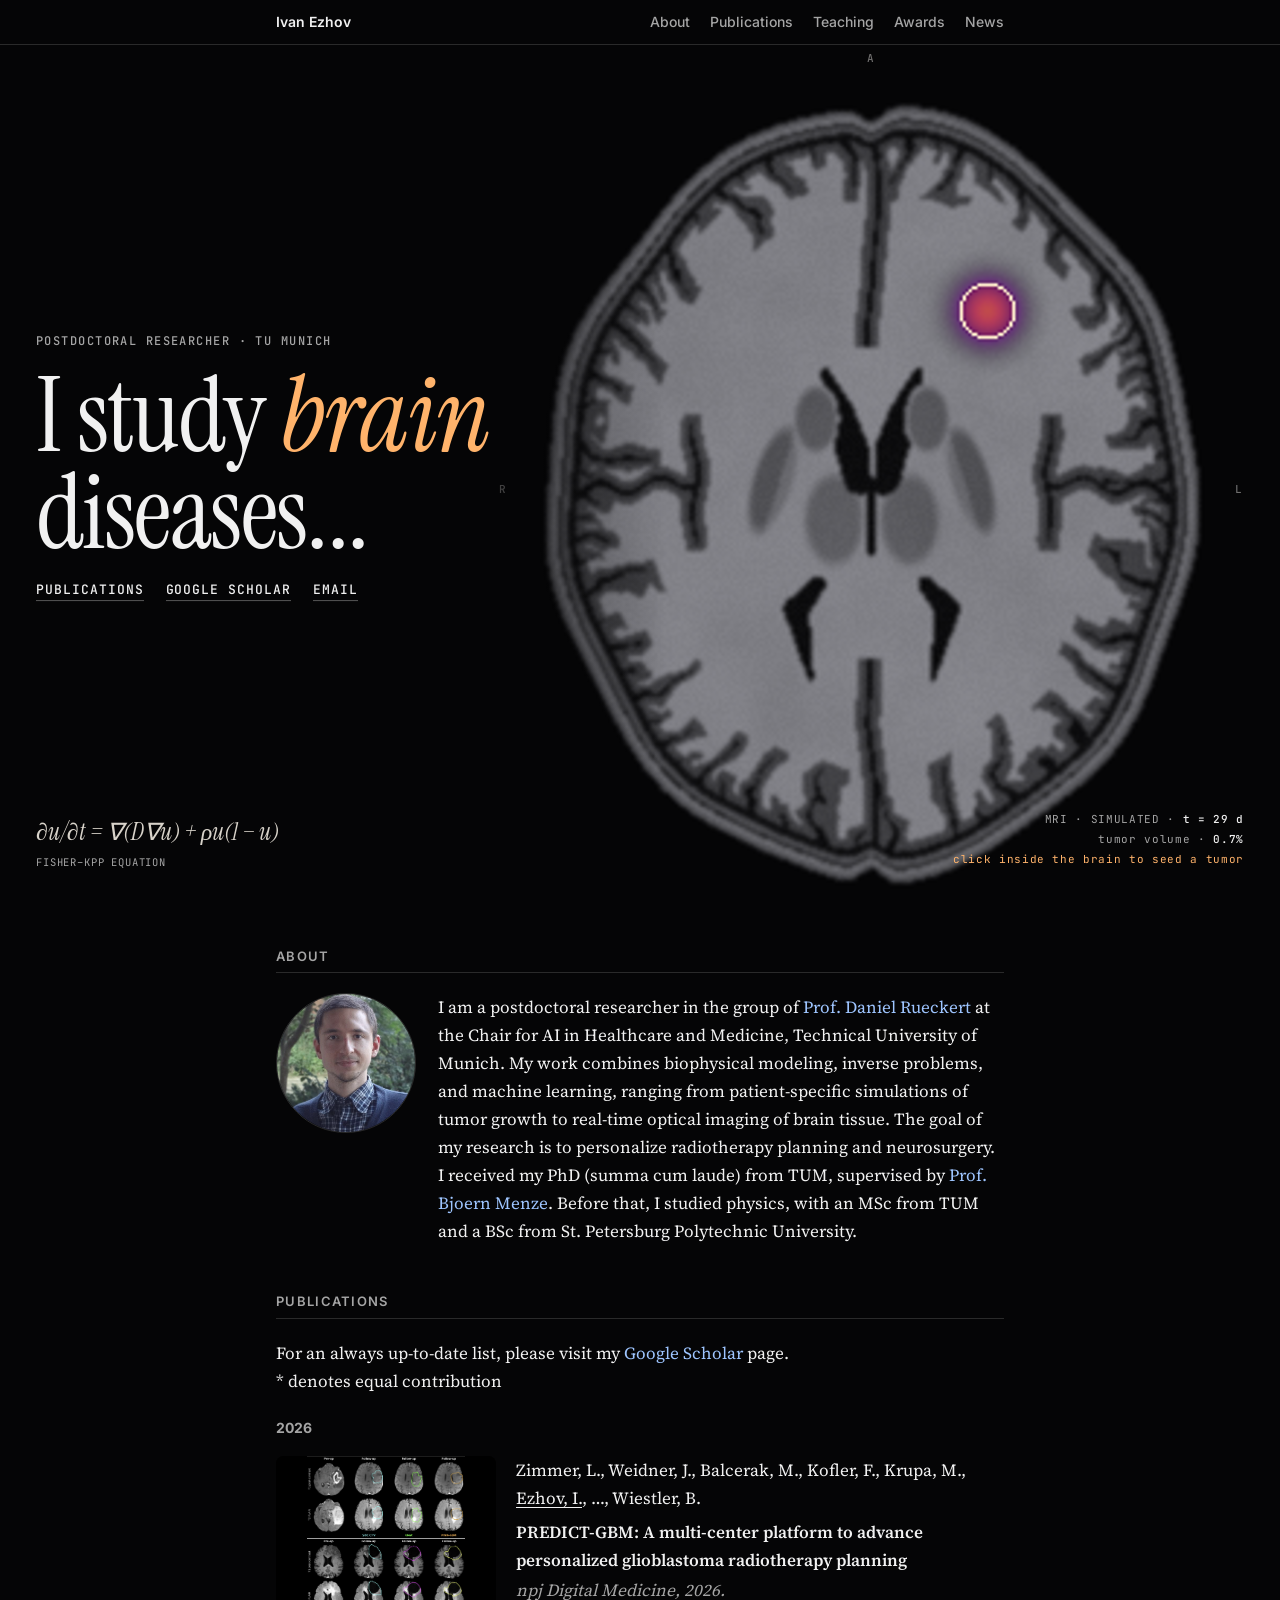
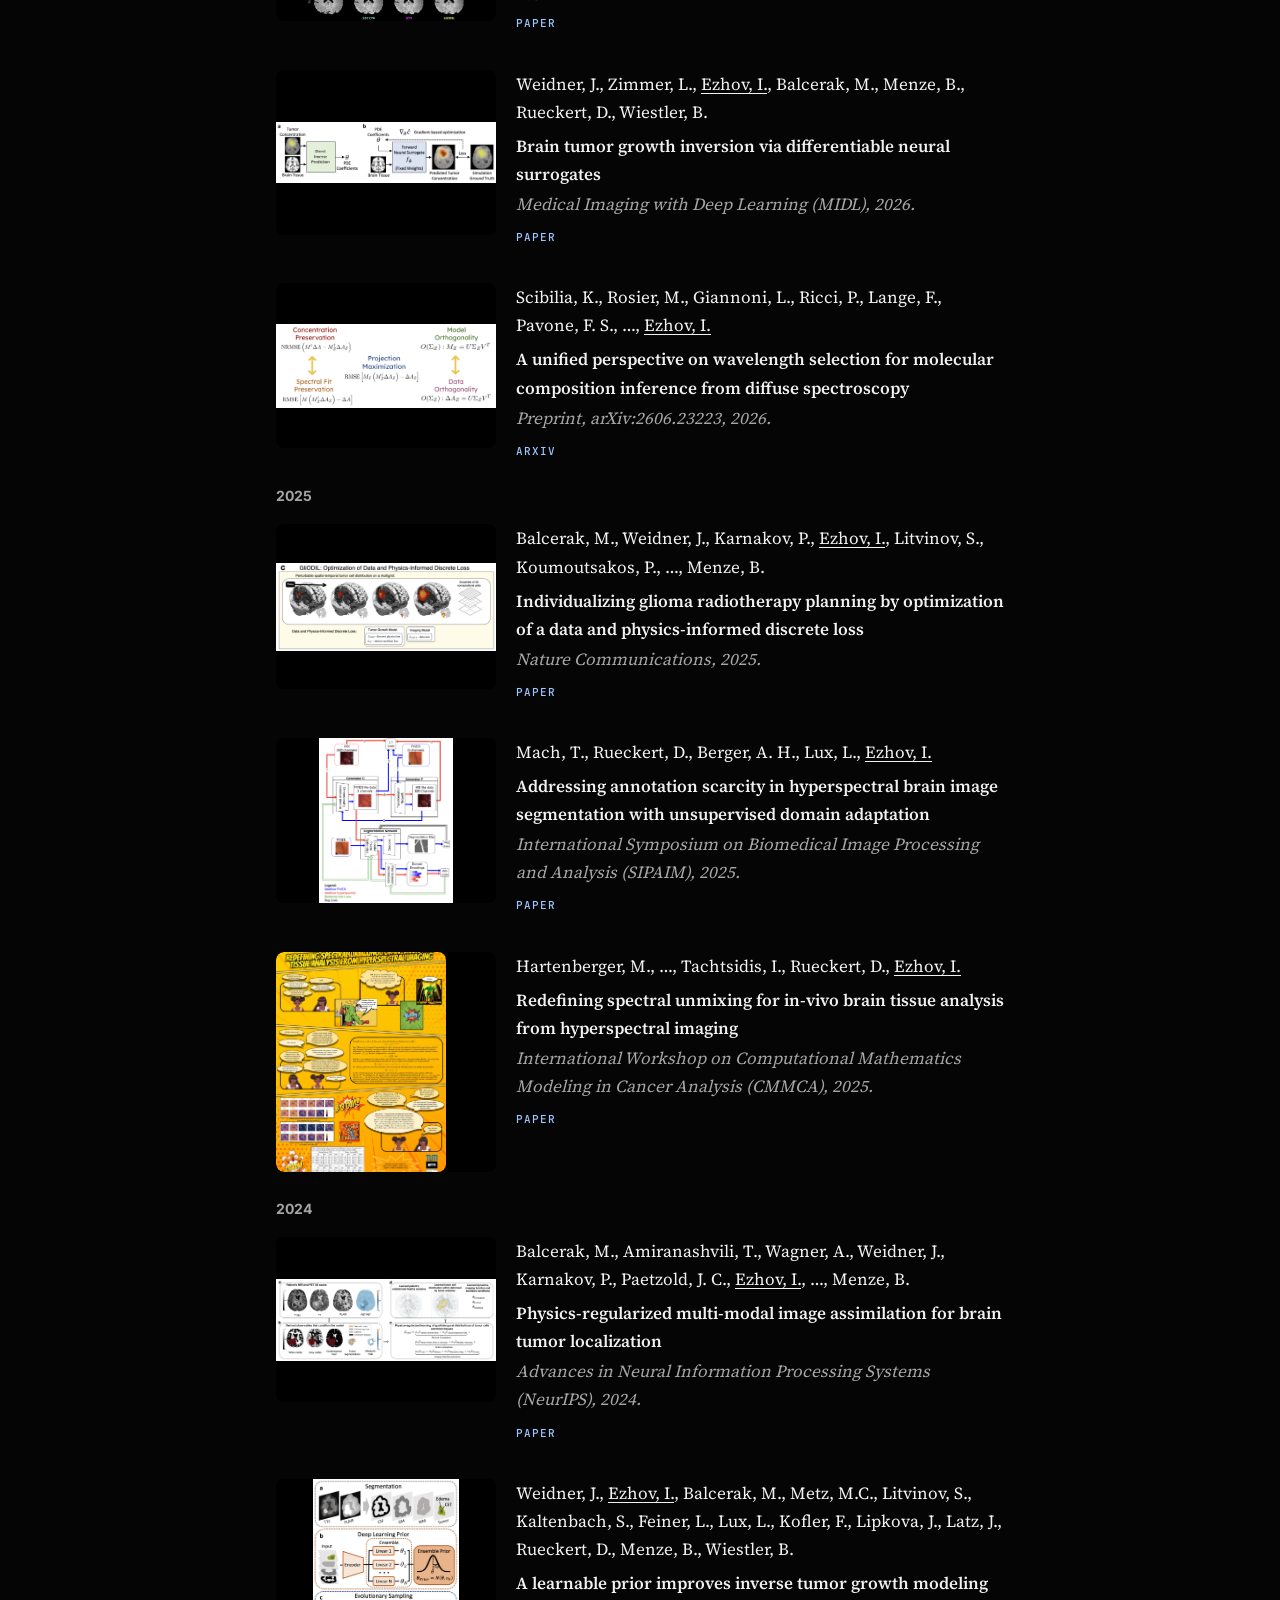
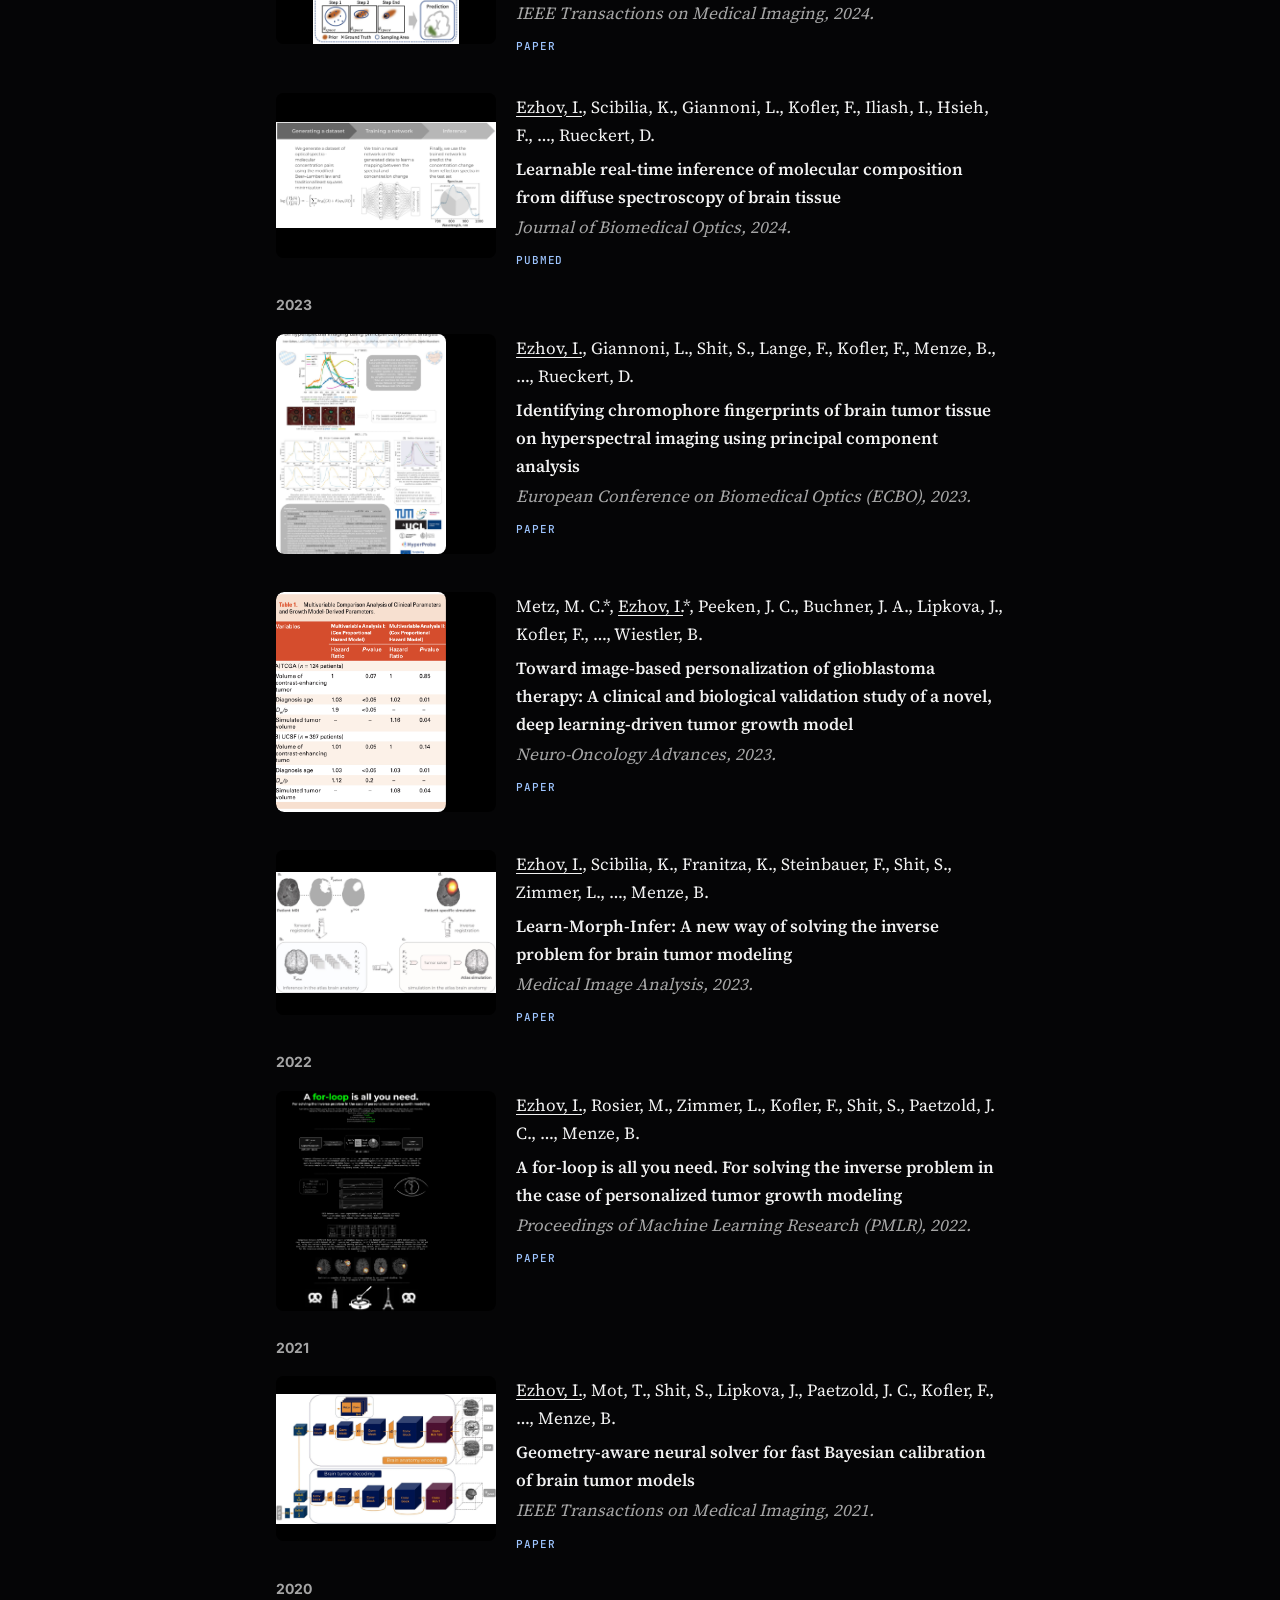
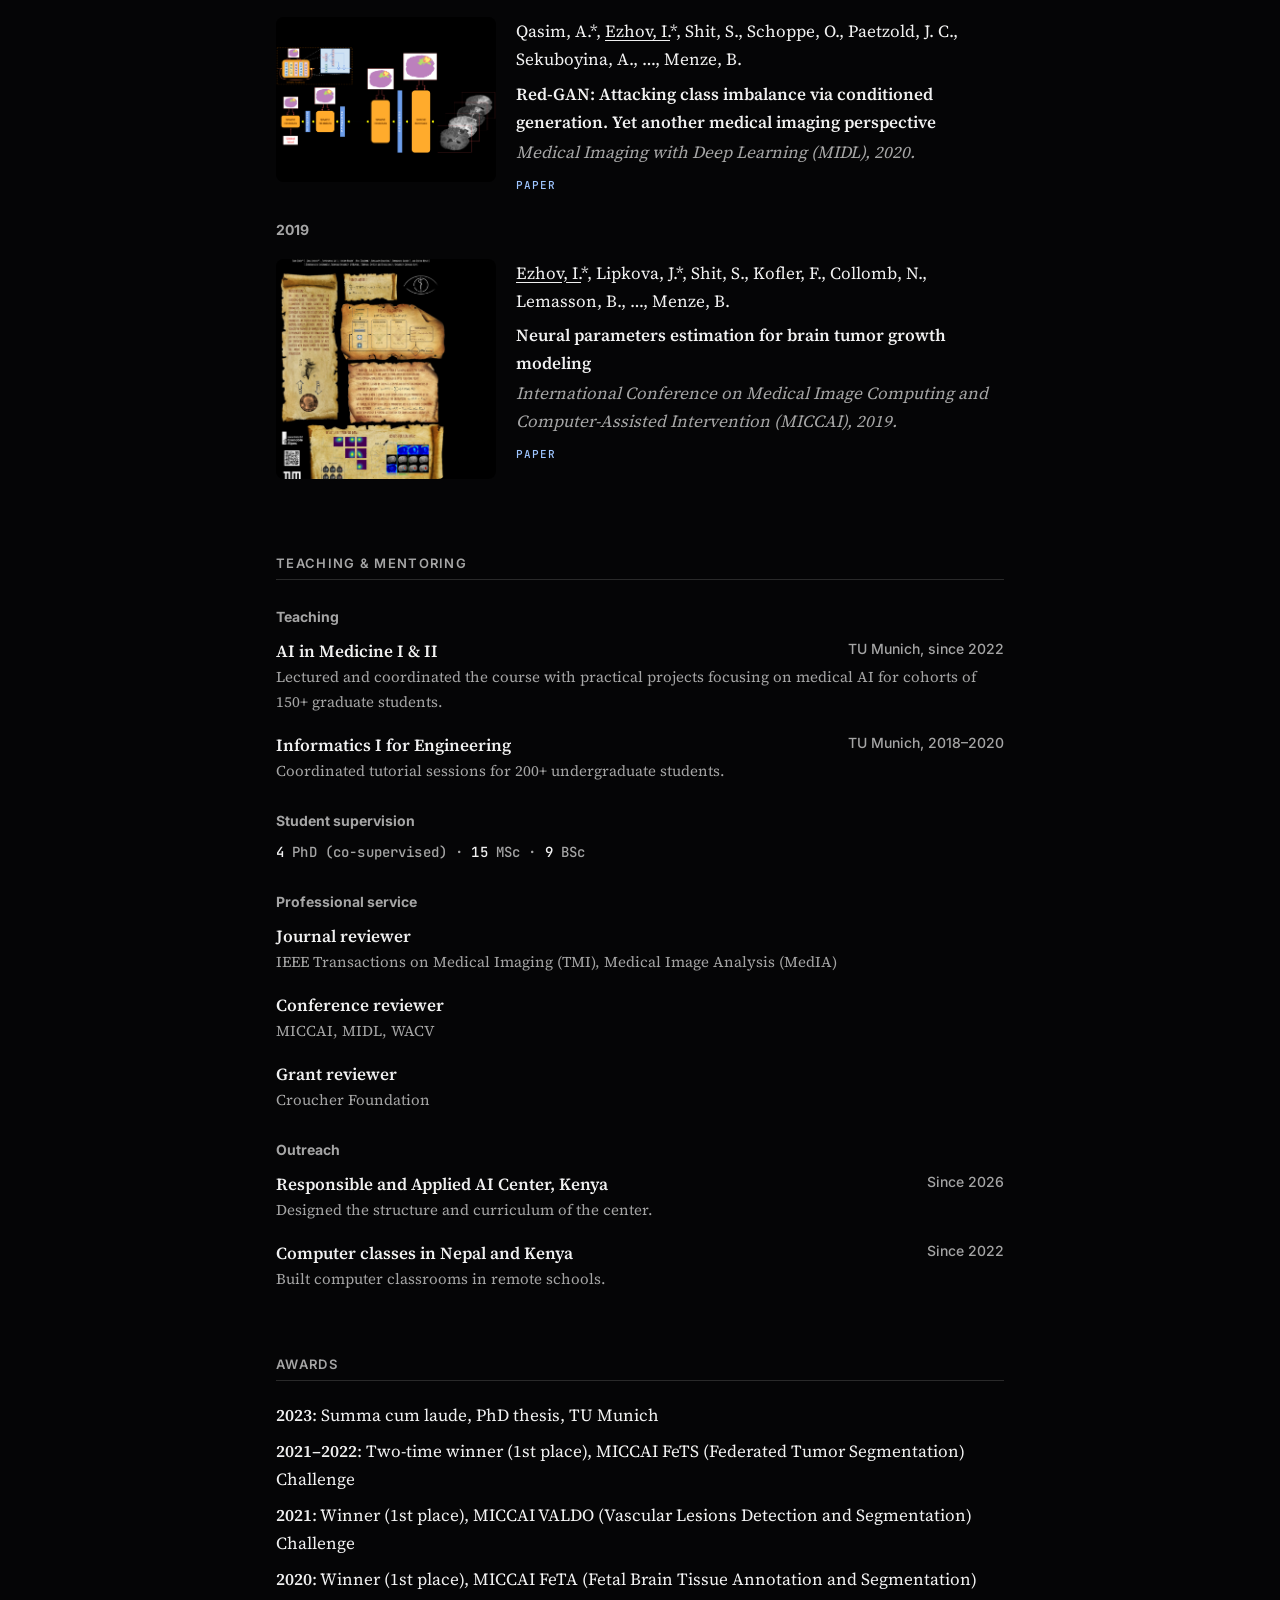
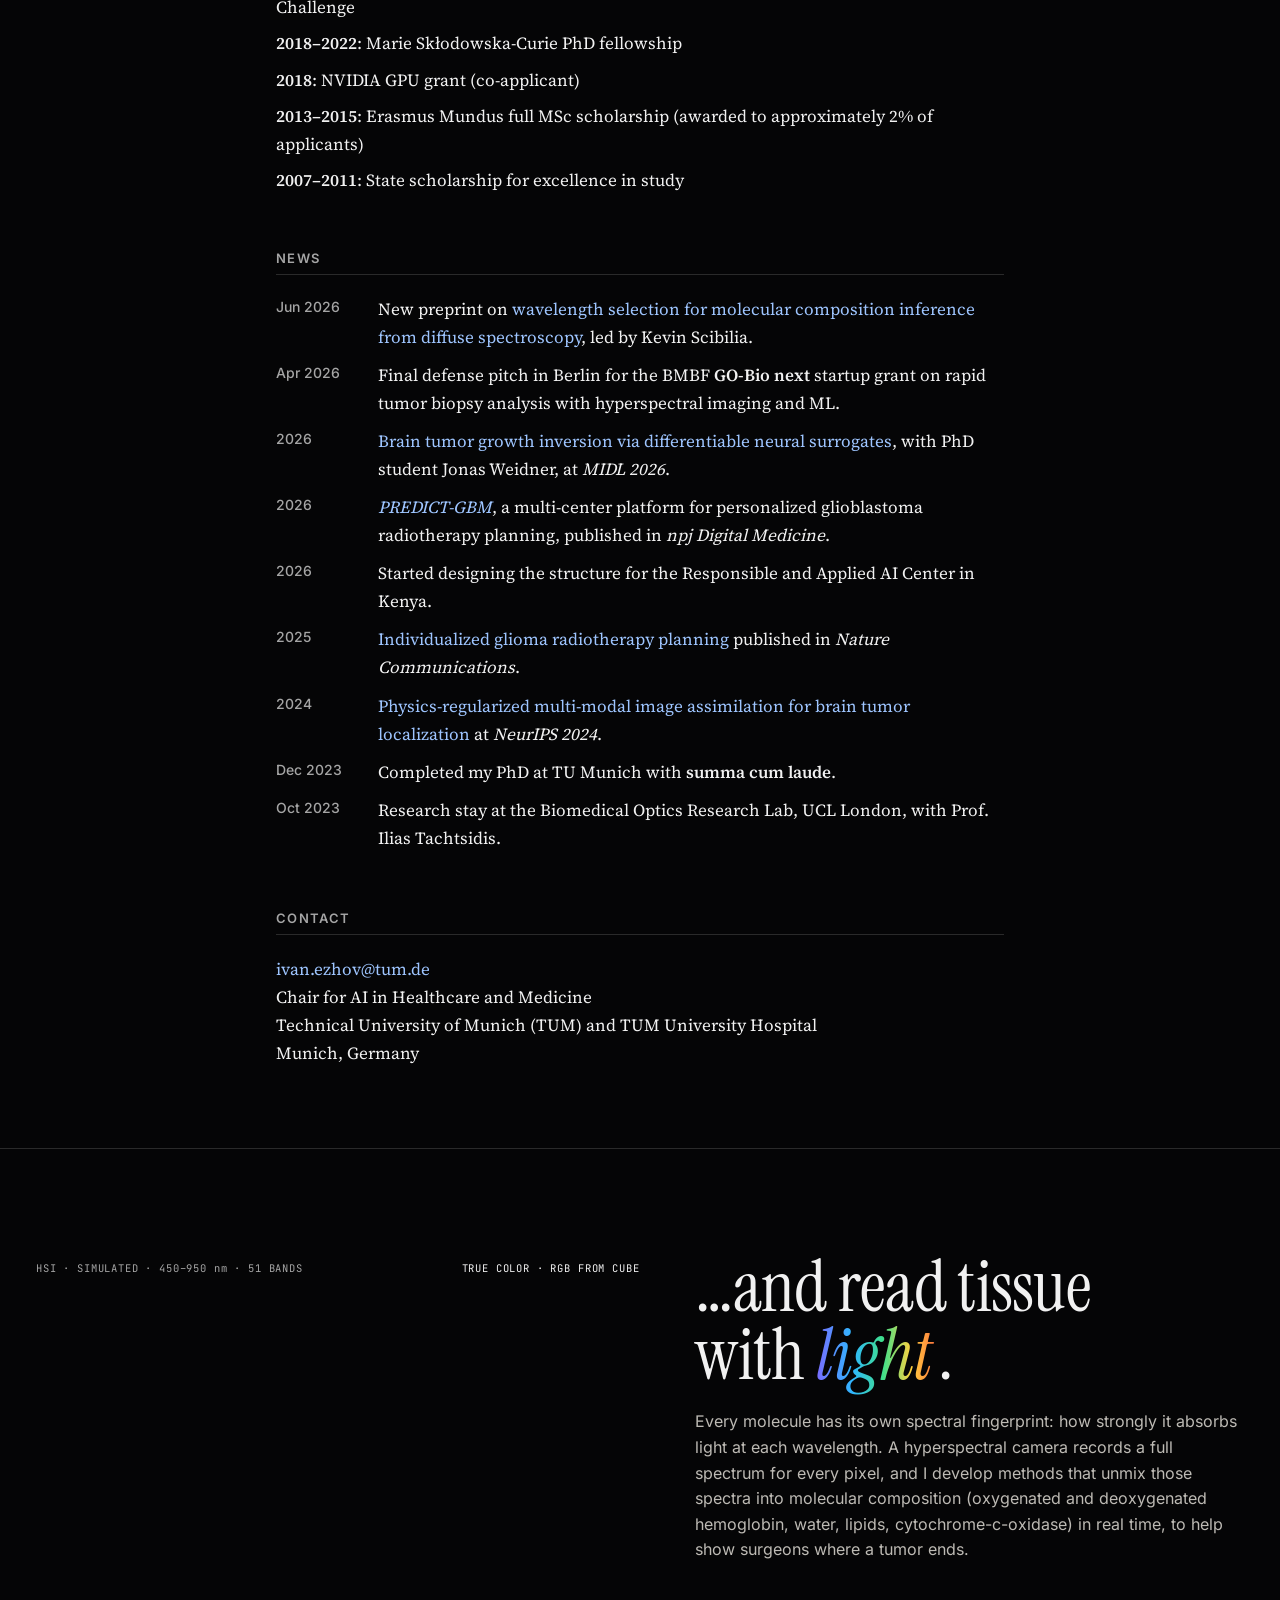
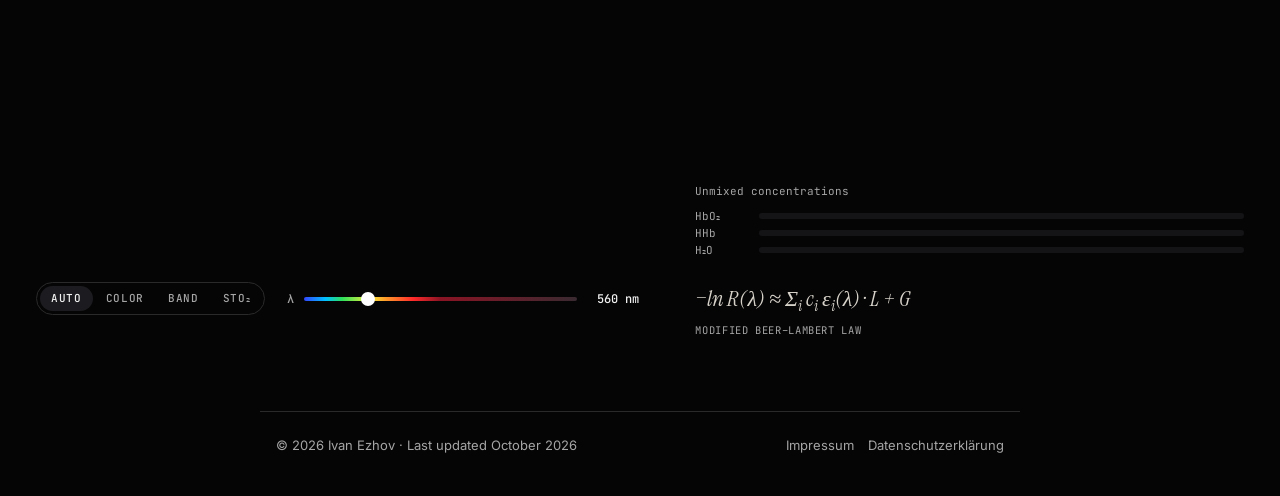
==== index.html @ 5e6ca41c "Fix title and update Google Scholar links Updated the title and Google Scholar links to use English." ====
<!doctype html>
<html lang="en">
<head>
  <meta charset="utf-8">
  <meta name="viewport" content="width=device-width, initial-scale=1">
  <meta http-equiv="Content-Security-Policy" content="default-src 'self'; script-src 'self' 'unsafe-inline'; style-src 'self' 'unsafe-inline'; img-src 'self' data:; font-src 'self'; object-src 'none'; base-uri 'self'; form-action 'none'">
  <title>Dr. Ivan Ezhov - Postdoctoral Researcher</title>
  <meta name="description" content="Ivan Ezhov is a postdoctoral researcher at TU Munich developing biophysical modeling and machine learning methods for brain tumors, from tumor growth simulation to optical tissue analysis. Publications, teaching and awards.">
  <link rel="stylesheet" href="fonts/fonts.css">
  <style>
    :root {
      --bg: #050506;
      --text: #f1f1f1;
      --muted: #a5a5a5;
      --line: #2a2a2a;
      --accent: #9ec5ff;
      --accent-soft: #101820;
      --max: 760px;
      --hot: #ffb36b;
    }
    * { box-sizing: border-box; }
    html { scroll-behavior: smooth; }
    body {
      margin: 0;
      background: var(--bg);
      color: var(--text);
      font: 17px/1.65 "Source Serif 4", Georgia, serif;
    }
    a { color: var(--accent); text-decoration: none; }
    a:hover { text-decoration: underline; }

    /* Navigation */
    nav {
      position: sticky; top: 0; z-index: 10;
      background: var(--bg);
      border-bottom: 1px solid var(--line);
    }
    nav .inner {
      max-width: var(--max); margin: 0 auto; padding: 12px 16px;
      display: flex; flex-wrap: wrap; gap: 6px 20px; align-items: center;
      font: 500 14px/1.4 Inter, system-ui, sans-serif;
    }
    nav .name { font-weight: 600; color: var(--text); margin-right: auto; }
    nav a:not(.name) { color: var(--muted); }
    nav a:hover { color: var(--accent); text-decoration: none; }

    main { max-width: var(--max); margin: 0 auto; padding: 0 16px 64px; }
    section { padding-top: 48px; scroll-margin-top: 56px; }
    h1, h2, h3 { font-family: Inter, system-ui, sans-serif; line-height: 1.25; }
    h2 {
      font-size: 13px; font-weight: 600; letter-spacing: .1em; text-transform: uppercase;
      color: var(--muted); border-bottom: 1px solid var(--line);
      padding-bottom: 8px; margin: 0 0 20px;
    }
    h3 { font-size: 17px; margin: 0 0 4px; }

    /* About (below the hero) */
    .about { display: flex; gap: 22px; align-items: flex-start; }
    .about img {
      width: 140px; height: 140px; flex: none; object-fit: cover; border-radius: 50%;
      background: var(--accent-soft); border: 1px solid var(--line); filter: grayscale(.2);
    }
    .about p { margin: 0; }

    /* ===== Simulation hero ===== */
    #hero { position: relative; height: calc(100vh - 45px); min-height: 600px; overflow: hidden; cursor: crosshair; }
    #hero #sim { position: absolute; inset: 0; width: 100%; height: 100%; display: block; }
    #hero .shade { position: absolute; inset: 0; pointer-events: none; z-index: 1;
      background: linear-gradient(90deg, var(--bg) 0%, rgba(5,5,6,.75) 30%, rgba(5,5,6,0) 52%); }
    #hero .copy { position: absolute; z-index: 2; left: 36px; top: 50%; transform: translateY(-52%);
      max-width: 580px; pointer-events: none; }
    #hero .kicker { font: 500 12px/1.5 "JetBrains Mono", monospace; letter-spacing: .12em;
      text-transform: uppercase; color: var(--muted); }
    #hero h1 { font: 400 clamp(56px, 8.2vw, 120px)/.92 "Instrument Serif", Georgia, serif;
      letter-spacing: -.015em; margin: 18px 0 22px; }
    #hero h1 em { color: var(--hot); }
    #hero .sub { color: #bdbab4; max-width: 440px; margin: 0 0 26px; font: 16px/1.6 Inter, system-ui, sans-serif; }
    #hero .links { display: flex; flex-wrap: wrap; gap: 22px; margin: 0; pointer-events: auto; }
    #hero .links a { font: 500 13px/1 "JetBrains Mono", monospace; color: var(--text);
      padding: 0 0 4px; border: 0; border-bottom: 1px solid #555; border-radius: 0; }
    #hero .links a:hover { color: var(--hot); border-color: var(--hot); text-decoration: none; }
    #hero .eq { position: absolute; z-index: 2; left: 36px; bottom: 30px; pointer-events: none;
      font: italic 24px/1.2 "Instrument Serif", Georgia, serif; color: #d8d3ca; }
    #hero .eq small { display: block; margin-top: 8px; font: 400 10.5px/1.4 "JetBrains Mono", monospace;
      font-style: normal; letter-spacing: .08em; color: var(--muted); }
    #hero .eq sub { font-size: .75em; }
    #hero .readout { position: absolute; z-index: 2; right: 36px; bottom: 30px; text-align: right; pointer-events: none;
      font: 400 11px/1.8 "JetBrains Mono", monospace; letter-spacing: .06em; color: var(--muted); }
    #hero .readout b { color: var(--text); font-weight: 500; }
    #hero #r-c { color: var(--hot); }
    @media (max-width: 760px) {
      #hero .shade { background: linear-gradient(0deg, var(--bg) 0%, rgba(5,5,6,.85) 38%, rgba(5,5,6,0) 60%); }
      #hero .copy { left: 20px; right: 20px; top: auto; bottom: 110px; transform: none; }
      #hero h1 { font-size: 54px; margin: 10px 0 14px; }
      #hero .sub { font-size: 15px; margin-bottom: 18px; }
      #hero .eq { left: 20px; bottom: 22px; font-size: 18px; }
      #hero .readout { display: none; }
    }

    .links {
      display: flex; flex-wrap: wrap; gap: 0 16px; margin-top: 16px;
      font: 500 12px/1.5 "JetBrains Mono", monospace; letter-spacing: .08em; text-transform: uppercase;
    }
    .links a {
      padding: 0; border: 0; border-radius: 0; color: var(--muted); background: transparent;
    }
    .links a:hover { color: var(--accent); text-decoration: underline; }
    .notice {
      font: 500 14px/1.5 Inter, system-ui, sans-serif;
      background: var(--accent-soft); border-left: 3px solid var(--accent);
      padding: 10px 14px; border-radius: 4px; margin-top: 20px;
    }

    .visual-grid {
      display: grid;
      grid-template-columns: repeat(3, minmax(0, 1fr));
      gap: 16px;
      margin: 24px 0 8px;
    }
    .visual-card {
      display: block;
      border: 1px solid var(--line);
      border-radius: 12px;
      overflow: hidden;
      background: #0b0b0b;
      transition: border-color 0.2s ease, transform 0.2s ease;
    }
    .visual-card:hover {
      border-color: var(--accent);
      transform: translateY(-1px);
      text-decoration: none;
    }
    .visual-card img {
      display: block;
      width: 100%;
      height: 190px;
      object-fit: cover;
      background: #000;
    }
    .visual-card span {
      display: block;
      padding: 10px 12px;
      font: 500 12px/1.4 Inter, system-ui, sans-serif;
      color: var(--muted);
      letter-spacing: 0.04em;
      text-transform: uppercase;
    }
    .visual-caption {
      margin: 0 0 18px;
      color: var(--muted);
      font: 500 14px/1.6 Inter, system-ui, sans-serif;
    }

    /* Research */
    .project { margin-bottom: 28px; }
    .project p { margin: 0; }

    /* Publications */
    .pubs { list-style: none; padding: 0; margin: 0; }
    .pub-item {
      display: grid;
      grid-template-columns: 220px 1fr;
      gap: 20px;
      align-items: start;
      margin-bottom: 28px;
      padding-top: 10px;
    }
    .pub-thumb-link {
      display: inline-block;
      text-decoration: none;
      cursor: zoom-in;
      background: #000;
      border-radius: 8px;
      overflow: hidden;
    }
    .pub-thumb {
      width: 170px;
      height: 220px;
      object-fit: cover;
      background: #000;
      padding: 0;
      border-radius: 8px;
      border: none;
      display: block;
      box-shadow: none;
      transition: transform 0.2s ease, box-shadow 0.2s ease;
      image-rendering: auto;
      -webkit-backface-visibility: hidden;
      backface-visibility: hidden;
    }
    .pub-thumb.landscape {
      width: 220px;
      height: auto;
      aspect-ratio: 4 / 3;
      object-fit: contain;
    }
    .pub-thumb-link:hover .pub-thumb {
      transform: scale(1.03);
    }
    /* Placeholder for papers without a figure yet: replace with an <a class="pub-thumb-link"> block */
    .pub-thumb-placeholder {
      width: 220px;
      aspect-ratio: 4 / 3;
      display: flex;
      align-items: center;
      justify-content: center;
      text-align: center;
      padding: 12px;
      border: 1px solid var(--line);
      border-radius: 8px;
      background: #0b0b0c;
      font: 600 15px/1.3 Inter, system-ui, sans-serif;
      color: var(--accent);
      letter-spacing: 0.02em;
    }
    .pub-meta { min-width: 0; }
    .pub-meta .authors,
    .pub-meta .title,
    .pub-meta .venue,
    .pub-meta .links {
      display: block;
    }
    .pub-meta .title { font-weight: 600; margin-top: 6px; }
    .pub-meta .venue { font-style: italic; color: var(--muted); margin-top: 2px; }
    .me { text-decoration: underline; text-underline-offset: 3px; }
    .tags { display: block; font: 500 12px/1 Inter, system-ui, sans-serif; margin-top: 8px; }
    .tags a {
      display: inline-block; padding: 0; border: 0; border-radius: 0; margin: 4px 10px 0 0;
      font: 500 11px/1.4 "JetBrains Mono", monospace; letter-spacing: .08em; text-transform: uppercase; color: var(--accent);
    }
    .tags a:hover { text-decoration: underline; }
    h3.year { font-size: 14px; color: var(--muted); margin: 24px 0 10px; }

    /* Teaching */
    .teach { list-style: none; padding: 0; margin: 0 0 8px; }
    .teach li { margin-bottom: 16px; }
    .teach .when { float: right; font: 500 14px/1.65 Inter, system-ui, sans-serif; color: var(--muted); }
    .teach .desc { display: block; color: var(--muted); font-size: 15px; }
    h3.sub { font-size: 14px; color: var(--muted); margin: 28px 0 12px; }
    .stats-inline {
      margin: 0 0 12px; color: var(--muted);
      font: 500 14px/1.7 "JetBrains Mono", monospace; letter-spacing: .01em;
    }
    .stats-inline .mono { color: var(--text); }
    .awards { list-style: none; padding: 0; margin: 0; }
    .awards li { margin-bottom: 8px; }

    /* News */
    .news { list-style: none; padding: 0; margin: 0; }
    .news li { display: grid; grid-template-columns: 90px 1fr; gap: 12px; margin-bottom: 10px; }
    .news time { font: 500 14px/1.65 Inter, system-ui, sans-serif; color: var(--muted); }

    /* ===== Optics bookend (hyperspectral imaging) ===== */
    #optics {
      border-top: 1px solid var(--line);
      padding: 88px 36px 72px;
      display: grid; grid-template-columns: minmax(0, 1.1fr) minmax(0, 1fr); gap: 56px; align-items: center;
      scroll-margin-top: 56px;
    }
    .op-figure { min-width: 0; }
    .op-stage { position: relative; width: min(100%, 680px); aspect-ratio: 1; cursor: crosshair; touch-action: pan-y; }
    #hsi { position: absolute; inset: 0; width: 100%; height: 100%; display: block; }
    .op-tag {
      position: absolute; pointer-events: none;
      font: 400 10.5px/1.4 "JetBrains Mono", monospace; letter-spacing: .08em; color: var(--muted);
    }
    .op-tag.tl { top: 0; left: 0; }
    .op-tag.tr { top: 0; right: 0; color: var(--text); }
    .op-tag.bl { bottom: 0; left: 0; color: var(--hot); }
    .op-legend {
      position: absolute; right: 0; bottom: 0; display: flex; align-items: center; gap: 8px; opacity: 0; pointer-events: none;
      font: 400 10.5px/1 "JetBrains Mono", monospace; color: var(--muted);
    }
    .op-legend i { width: 90px; height: 6px; border-radius: 3px; background: linear-gradient(90deg, #1e32aa 0%, #783cc8 35%, #f03c46 70%, #ffbe5a 100%); }
    .op-controls { display: flex; flex-wrap: wrap; gap: 14px 22px; align-items: center; margin-top: 18px; width: min(100%, 680px); }
    .op-tabs { display: flex; gap: 2px; border: 1px solid var(--line); border-radius: 999px; padding: 3px; }
    .op-tabs button {
      font: 500 11px/1 "JetBrains Mono", monospace; letter-spacing: .06em; text-transform: uppercase;
      color: var(--muted); background: none; border: 0; border-radius: 999px; padding: 7px 11px; cursor: pointer;
    }
    .op-tabs button:hover { color: var(--text); }
    .op-tabs button[aria-pressed="true"] { background: #1c1c20; color: var(--text); }
    .op-slider { display: flex; align-items: center; gap: 10px; flex: 1; min-width: 220px; font: 500 12px/1 "JetBrains Mono", monospace; color: var(--muted); }
    .op-slider output { min-width: 52px; text-align: right; color: var(--text); }
    .op-slider input { flex: 1; -webkit-appearance: none; appearance: none; height: 4px; border-radius: 2px; margin: 0;
      background: linear-gradient(90deg, #3346ff 0%, #00c2ff 8%, #2fe05a 14%, #f2ee3a 24%, #ff9a2a 30%, #ff2a2a 40%, #8a1424 50%, #3a2a31 100%); }
    .op-slider input::-webkit-slider-thumb { -webkit-appearance: none; width: 14px; height: 14px; border-radius: 50%; background: #fff; border: 0; cursor: pointer; }
    .op-slider input::-moz-range-thumb { width: 14px; height: 14px; border-radius: 50%; background: #fff; border: 0; cursor: pointer; }

    .op-copy { min-width: 0; max-width: 560px; }
    .op-kicker { font: 500 12px/1.5 "JetBrains Mono", monospace; letter-spacing: .12em; text-transform: uppercase; color: var(--muted); }
    #optics h2 {
      font: 400 clamp(44px, 5.6vw, 88px)/.95 "Instrument Serif", Georgia, serif; letter-spacing: -.01em;
      text-transform: none; color: var(--text); border: 0; padding: 0; margin: 16px 0 20px;
    }
    #optics h2 em {
      padding-right: .08em;
      background: linear-gradient(90deg, #7a6bff, #2fb8ff 30%, #3fe08a 55%, #ffd23f 78%, #ff6a3d);
      -webkit-background-clip: text; background-clip: text; color: transparent;
    }
    .op-sub { font: 16px/1.6 Inter, system-ui, sans-serif; color: #bdbab4; margin: 0 0 26px; }
    #spec { width: 100%; height: 180px; display: block; }
    .op-readout { margin-top: 14px; font: 400 11px/1.6 "JetBrains Mono", monospace; color: var(--muted); }
    .op-readout b { color: var(--text); font-weight: 500; }
    .op-bars { display: grid; grid-template-columns: 52px 1fr; gap: 6px 12px; align-items: center; margin-top: 10px; }
    .op-bar { display: contents; }
    .op-bar span { font: 400 11px/1 "JetBrains Mono", monospace; color: var(--muted); }
    .op-bar i { height: 6px; background: #141417; border-radius: 3px; overflow: hidden; }
    .op-bar b { display: block; height: 100%; width: 0; border-radius: 3px; transition: width .25s ease; }
    .op-bar[data-k="o2"] b { background: #ff5a4e; }
    .op-bar[data-k="hb"] b { background: #6b7dff; }
    .op-bar[data-k="w"]  b { background: #3fc6ff; }
    .op-bar[data-k="l"]  b { background: #ffd25a; }
    .op-links { display: flex; flex-wrap: wrap; gap: 12px 22px; margin-top: 26px; }
    .op-links a { font: 500 12.5px/1 "JetBrains Mono", monospace; color: var(--text); padding-bottom: 4px; border-bottom: 1px solid #555; }
    .op-links a:hover { color: var(--hot); border-color: var(--hot); text-decoration: none; }
    .op-eq { margin-top: 30px; font: italic 22px/1.2 "Instrument Serif", Georgia, serif; color: #d8d3ca; }
    .op-eq sub { font-size: .7em; }
    .op-eq small { display: block; margin-top: 8px; font: 400 10.5px/1.5 "JetBrains Mono", monospace; font-style: normal; letter-spacing: .06em; color: var(--muted); }

    @media (max-width: 900px) {
      #optics { grid-template-columns: 1fr; padding: 64px 20px 48px; gap: 32px; }
      .op-copy { max-width: none; }
      .op-tag.tl { display: none; }
    }

    footer {
      max-width: var(--max); margin: 0 auto; padding: 24px 16px 40px;
      border-top: 1px solid var(--line);
      font: 13px/1.5 Inter, system-ui, sans-serif; color: var(--muted);
      display: flex; justify-content: space-between; gap: 12px; flex-wrap: wrap;
    }
    .footer-links { display: flex; gap: 14px; flex-wrap: wrap; }
    .footer-links a { color: var(--muted); }
    .footer-links a:hover { color: var(--text); }

    @media (max-width: 600px) {
      body { font-size: 16px; }
      .about { flex-direction: column; gap: 14px; }
      .about img { width: 80px; height: 80px; }
      .pub-item { grid-template-columns: 1fr; gap: 10px; }
      .pub-thumb { width: 170px; height: 220px; }
      .pub-thumb.landscape { width: 100%; max-width: 360px; height: auto; }
      .pub-thumb-placeholder { width: 100%; max-width: 360px; }
      .visual-grid { grid-template-columns: 1fr; }
      .visual-card img { height: 220px; }
      .news li { grid-template-columns: 1fr; gap: 0; }
      .teach .when { float: none; display: block; }
      .legal-grid { grid-template-columns: 1fr; }
      footer { display: block; }
      .footer-links { margin-top: 10px; }
    }
  </style>
</head>
<body>

<nav>
  <div class="inner">
    <a class="name" href="#hero">Ivan Ezhov</a>
    <a href="#about">About</a>
    <a href="#publications">Publications</a>
    <a href="#teaching">Teaching</a>
    <a href="#awards">Awards</a>
    <a href="#news">News</a>
  </div>
</nav>

<header id="hero">
  <canvas id="sim" aria-hidden="true"></canvas>
  <div class="shade"></div>

  <div class="copy">
    <div class="kicker">Postdoctoral Researcher · TU Munich</div>
    <h1>I study <em>brain</em><br>diseases...</h1>
    <!-- <p class="sub">Biophysical models, inverse problems and machine learning: from simulating how a tumor grows in a patient's brain to reading tissue with light during surgery.</p> -->
    <div class="links">
      <a href="#publications">Publications</a>
      <a href="https://scholar.google.de/citations?user=-Ur4MZYAAAAJ&hl=en">Google Scholar</a>
      <a href="mailto:ivan.ezhov@tum.de">Email</a>
    </div>
  </div>

  <div class="eq">
    ∂<i>u</i>/∂<i>t</i> = ∇(<i>D</i>∇<i>u</i>) + ρ<i>u</i>(1 − <i>u</i>)
    <small>FISHER–KPP EQUATION</small>
  </div>

  <div class="readout">
    <div>MRI · SIMULATED · <b id="r-t">t = 0 d</b></div>
    <div>tumor volume · <b id="r-v">0.0%</b></div>
    <div id="r-c">click inside the brain to seed a tumor</div>
  </div>
</header>

<main id="top">

  <!-- ================= ABOUT ================= -->
  <section id="about">
    <h2>About</h2>
    <div class="about">
      <img src="ivan.jpg" alt="Portrait of Ivan Ezhov">
      <p>
        I am a postdoctoral researcher in the group of <a href="https://scholar.google.de/citations?user=H0O0WnQAAAAJ&hl=en">Prof. Daniel Rueckert</a> at the Chair for AI in Healthcare and Medicine, Technical University of Munich. 
        My work combines biophysical modeling, inverse problems, and machine learning, ranging from patient-specific simulations of tumor growth to real-time optical imaging of brain tissue. 
        The goal of my research is to personalize radiotherapy planning and neurosurgery. 
        I received my PhD (summa cum laude) from TUM, supervised by <a href="https://scholar.google.de/citations?user=Kv2QrQgAAAAJ&hl=en">Prof. Bjoern Menze</a>.
        Before that, I studied physics, with an MSc from TUM and a BSc from St. Petersburg Polytechnic University.
      </p>
    </div>
  </section>



  <!-- ================= PUBLICATIONS ================= -->
  <section id="publications">
    <h2>Publications</h2>
    <p>For an always up-to-date list, please visit my <a href="https://scholar.google.de/citations?user=-Ur4MZYAAAAJ&hl=en">Google Scholar</a> page. <br>* denotes equal contribution</p>

    <h3 class="year">2026</h3>
    <ul class="pubs">
      <li class="pub-item">
        <a class="pub-thumb-link" href="predictgbm.jpg" data-lightbox="publication">
          <img class="pub-thumb landscape" src="predictgbm.jpg" alt="PREDICT-GBM overview figure for personalized glioblastoma radiotherapy planning">
        </a>
        <div class="pub-meta">
          <span class="authors">Zimmer, L., Weidner, J., Balcerak, M., Kofler, F., Krupa, M., <span class="me">Ezhov, I.</span>, …, Wiestler, B.</span>
          <span class="title">PREDICT-GBM: A multi-center platform to advance personalized glioblastoma radiotherapy planning</span>
          <span class="venue">npj Digital Medicine, 2026.</span>
          <span class="tags"><a href="https://www.nature.com/articles/s41746-026-03194-0">Paper</a></span>
        </div>
      </li>

      <li class="pub-item">
        <a class="pub-thumb-link" href="jonas_midl.jpg" data-lightbox="publication">
          <img class="pub-thumb landscape" src="jonas_midl.jpg" alt="Figure for Jonas Weidner's MIDL 2026 paper on differentiable neural surrogates for brain tumor growth inversion">
        </a>
        <div class="pub-meta">
          <span class="authors">Weidner, J., Zimmer, L., <span class="me">Ezhov, I.</span>, Balcerak, M., Menze, B., Rueckert, D., Wiestler, B.</span>
          <span class="title">Brain tumor growth inversion via differentiable neural surrogates</span>
          <span class="venue">Medical Imaging with Deep Learning (MIDL), 2026.</span>
          <span class="tags"><a href="https://proceedings.mlr.press/v315/weidner26a.html">Paper</a></span>
        </div>
      </li>

      <li class="pub-item">
        <a class="pub-thumb-link" href="kevin.png" data-lightbox="publication">
          <img class="pub-thumb landscape" src="kevin.png" alt="Overview figure of wavelength selection strategies for diffuse spectroscopy">
        </a>
        <div class="pub-meta">
          <span class="authors">Scibilia, K., Rosier, M., Giannoni, L., Ricci, P., Lange, F., Pavone, F. S., …, <span class="me">Ezhov, I.</span></span>
          <span class="title">A unified perspective on wavelength selection for molecular composition inference from diffuse spectroscopy</span>
          <span class="venue">Preprint, arXiv:2606.23223, 2026.</span>
          <span class="tags"><a href="https://arxiv.org/abs/2606.23223">arXiv</a></span>
        </div>
      </li>
    </ul>

    <h3 class="year">2025</h3>
    <ul class="pubs">
      <li class="pub-item">
        <a class="pub-thumb-link" href="gliodil.jpg" data-lightbox="publication">
          <img class="pub-thumb landscape" src="gliodil.jpg" alt="Nature Communications figure for individualized glioma radiotherapy planning">
        </a>
        <div class="pub-meta">
          <span class="authors">Balcerak, M., Weidner, J., Karnakov, P., <span class="me">Ezhov, I.</span>, Litvinov, S., Koumoutsakos, P., …, Menze, B.</span>
          <span class="title">Individualizing glioma radiotherapy planning by optimization of a data and physics-informed discrete loss</span>
          <span class="venue">Nature Communications, 2025.</span>
          <span class="tags"><a href="https://doi.org/10.1038/s41467-025-60366-4">Paper</a></span>
        </div>
      </li>

      <li class="pub-item">
        <a class="pub-thumb-link" href="mach.png" data-lightbox="publication">
          <img class="pub-thumb landscape" src="mach.png" alt="Domain adaptation pipeline for hyperspectral brain image segmentation">
        </a>
        <div class="pub-meta">
          <span class="authors">Mach, T., Rueckert, D., Berger, A. H., Lux, L., <span class="me">Ezhov, I.</span></span>
          <span class="title">Addressing annotation scarcity in hyperspectral brain image segmentation with unsupervised domain adaptation</span>
          <span class="venue">International Symposium on Biomedical Image Processing and Analysis (SIPAIM), 2025.</span>
          <span class="tags"><a href="https://ieeexplore.ieee.org/document/11283255">Paper</a></span>
        </div>
      </li>

      <li class="pub-item">
        <a class="pub-thumb-link" href="cmmca.jpg" data-lightbox="publication">
          <img class="pub-thumb" src="cmmca.jpg" alt="Spectral unmixing of in-vivo hyperspectral brain images">
        </a>
        <div class="pub-meta">
          <span class="authors">Hartenberger, M., …, Tachtsidis, I., Rueckert, D., <span class="me">Ezhov, I.</span></span>
          <span class="title">Redefining spectral unmixing for in-vivo brain tissue analysis from hyperspectral imaging</span>
          <span class="venue">International Workshop on Computational Mathematics Modeling in Cancer Analysis (CMMCA), 2025.</span>
          <span class="tags"><a href="https://link.springer.com/chapter/10.1007/978-3-032-06624-4_5">Paper</a></span>
        </div>
      </li>
    </ul>

    <h3 class="year">2024</h3>
    <ul class="pubs">
      <li class="pub-item">
        <a class="pub-thumb-link" href="michal_neurips.jpg" data-lightbox="publication">
          <img class="pub-thumb landscape" src="michal_neurips.jpg" alt="NeurIPS figure for physics-regularized multi-modal image assimilation for brain tumor localization">
        </a>
        <div class="pub-meta">
          <span class="authors">Balcerak, M., Amiranashvili, T., Wagner, A., Weidner, J., Karnakov, P., Paetzold, J. C., <span class="me">Ezhov, I.</span>, …, Menze, B.</span>
          <span class="title">Physics-regularized multi-modal image assimilation for brain tumor localization</span>
          <span class="venue">Advances in Neural Information Processing Systems (NeurIPS), 2024.</span>
          <span class="tags"><a href="https://proceedings.neurips.cc/paper_files/paper/2024/hash/49fb58cfd482a33619d48a5c5910cf3c-Abstract.html">Paper</a></span>
        </div>
      </li>

      <li class="pub-item">
        <a class="pub-thumb-link" href="jonas_tmi.jpg" data-lightbox="publication">
          <img class="pub-thumb landscape" src="jonas_tmi.jpg" alt="Illustration of learnable priors improving inverse tumor growth modeling">
        </a>
        <div class="pub-meta">
          <span class="authors">Weidner, J., <span class="me">Ezhov, I.</span>, Balcerak, M., Metz, M.C., Litvinov, S., Kaltenbach, S., Feiner, L., Lux, L., Kofler, F., Lipkova, J., Latz, J., Rueckert, D., Menze, B., Wiestler, B.</span>
          <span class="title">A learnable prior improves inverse tumor growth modeling</span>
          <span class="venue">IEEE Transactions on Medical Imaging, 2024.</span>
          <span class="tags"><a href="https://ieeexplore.ieee.org/abstract/document/10748406">Paper</a></span>
        </div>
      </li>

      <li class="pub-item">
        <a class="pub-thumb-link" href="jbo.jpg" data-lightbox="publication">
          <img class="pub-thumb landscape" src="jbo.jpg" alt="Learnable inference of molecular composition from diffuse spectroscopy of brain tissue">
        </a>
        <div class="pub-meta">
          <span class="authors"><span class="me">Ezhov, I.</span>, Scibilia, K., Giannoni, L., Kofler, F., Iliash, I., Hsieh, F., …, Rueckert, D.</span>
          <span class="title">Learnable real-time inference of molecular composition from diffuse spectroscopy of brain tissue</span>
          <span class="venue">Journal of Biomedical Optics, 2024.</span>
          <span class="tags"><a href="https://pubmed.ncbi.nlm.nih.gov/39318967/">PubMed</a></span>
        </div>
      </li>
    </ul>

    <h3 class="year">2023</h3>
    <ul class="pubs">
      <li class="pub-item">
        <a class="pub-thumb-link" href="ECBO2023.jpg" data-lightbox="publication">
          <img class="pub-thumb" src="ECBO2023.jpg" alt="Chromophore fingerprints of brain tumor tissue from hyperspectral imaging">
        </a>
        <div class="pub-meta">
          <span class="authors"><span class="me">Ezhov, I.</span>, Giannoni, L., Shit, S., Lange, F., Kofler, F., Menze, B., …, Rueckert, D.</span>
          <span class="title">Identifying chromophore fingerprints of brain tumor tissue on hyperspectral imaging using principal component analysis</span>
          <span class="venue">European Conference on Biomedical Optics (ECBO), 2023.</span>
          <span class="tags"><a href="https://opg.optica.org/abstract.cfm?uri=ECBO-2023-1262826">Paper</a></span>
        </div>
      </li>

      <li class="pub-item">
        <a class="pub-thumb-link" href="metz.png" data-lightbox="publication">
          <img class="pub-thumb" src="metz.png" alt="Multivariable comparison analysis of the tumor growth model">
        </a>
        <div class="pub-meta">
          <span class="authors">Metz, M. C.*, <span class="me">Ezhov, I.</span>*, Peeken, J. C., Buchner, J. A., Lipkova, J., Kofler, F., …, Wiestler, B.</span>
          <span class="title">Toward image-based personalization of glioblastoma therapy: A clinical and biological validation study of a novel, deep learning-driven tumor growth model</span>
          <span class="venue">Neuro-Oncology Advances, 2023.</span>
          <span class="tags"><a href="https://academic.oup.com/noa/article/6/1/vdad171/7502543">Paper</a></span>
        </div>
      </li>

      <li class="pub-item">
        <a class="pub-thumb-link" href="lmi.jpg" data-lightbox="publication">
          <img class="pub-thumb landscape" src="lmi.jpg" alt="Learn-Morph-Infer pipeline for brain tumor model inversion">
        </a>
        <div class="pub-meta">
          <span class="authors"><span class="me">Ezhov, I.</span>, Scibilia, K., Franitza, K., Steinbauer, F., Shit, S., Zimmer, L., …, Menze, B.</span>
          <span class="title">Learn-Morph-Infer: A new way of solving the inverse problem for brain tumor modeling</span>
          <span class="venue">Medical Image Analysis, 2023.</span>
          <span class="tags"><a href="https://www.sciencedirect.com/science/article/abs/pii/S1361841522003000">Paper</a></span>
        </div>
      </li>
    </ul>

    <h3 class="year">2022</h3>
    <ul class="pubs">
      <li class="pub-item">
        <a class="pub-thumb-link" href="For-loop.jpg" data-lightbox="publication">
          <img class="pub-thumb" src="For-loop.jpg" alt="For-loop inversion approach for personalized tumor growth modeling">
        </a>
        <div class="pub-meta">
          <span class="authors"><span class="me">Ezhov, I.</span>, Rosier, M., Zimmer, L., Kofler, F., Shit, S., Paetzold, J. C., …, Menze, B.</span>
          <span class="title">A for-loop is all you need. For solving the inverse problem in the case of personalized tumor growth modeling</span>
          <span class="venue">Proceedings of Machine Learning Research (PMLR), 2022.</span>
          <span class="tags"><a href="https://proceedings.mlr.press/v193/ezhov22a.html">Paper</a></span>
        </div>
      </li>
    </ul>

    <h3 class="year">2021</h3>
    <ul class="pubs">
      <li class="pub-item">
        <a class="pub-thumb-link" href="tmi.jpg" data-lightbox="publication">
          <img class="pub-thumb landscape" src="tmi.jpg" alt="Geometry-aware neural solver for Bayesian calibration of brain tumor models">
        </a>
        <div class="pub-meta">
          <span class="authors"><span class="me">Ezhov, I.</span>, Mot, T., Shit, S., Lipkova, J., Paetzold, J. C., Kofler, F., …, Menze, B.</span>
          <span class="title">Geometry-aware neural solver for fast Bayesian calibration of brain tumor models</span>
          <span class="venue">IEEE Transactions on Medical Imaging, 2021.</span>
          <span class="tags"><a href="https://ieeexplore.ieee.org/document/9656125">Paper</a></span>
        </div>
      </li>
    </ul>

    <h3 class="year">2020</h3>
    <ul class="pubs">
      <li class="pub-item">
        <a class="pub-thumb-link" href="spade-generator.png" data-lightbox="publication">
          <img class="pub-thumb landscape" src="spade-generator.png" alt="Conditioned generator architecture of Red-GAN">
        </a>
        <div class="pub-meta">
          <span class="authors">Qasim, A.*, <span class="me">Ezhov, I.</span>*, Shit, S., Schoppe, O., Paetzold, J. C., Sekuboyina, A., …, Menze, B.</span>
          <span class="title">Red-GAN: Attacking class imbalance via conditioned generation. Yet another medical imaging perspective</span>
          <span class="venue">Medical Imaging with Deep Learning (MIDL), 2020.</span>
          <span class="tags"><a href="https://proceedings.mlr.press/v121/qasim20a.html">Paper</a></span>
        </div>
      </li>
    </ul>

    <h3 class="year">2019</h3>
    <ul class="pubs">
      <li class="pub-item">
        <a class="pub-thumb-link" href="PosterMICCAI2019.jpg" data-lightbox="publication">
          <img class="pub-thumb" src="PosterMICCAI2019.jpg" alt="MICCAI 2019 poster on neural parameter estimation for tumor growth models">
        </a>
        <div class="pub-meta">
          <span class="authors"><span class="me">Ezhov, I.</span>*, Lipkova, J.*, Shit, S., Kofler, F., Collomb, N., Lemasson, B., …, Menze, B.</span>
          <span class="title">Neural parameters estimation for brain tumor growth modeling</span>
          <span class="venue">International Conference on Medical Image Computing and Computer-Assisted Intervention (MICCAI), 2019.</span>
          <span class="tags"><a href="https://link.springer.com/chapter/10.1007/978-3-030-32245-8_87">Paper</a></span>
        </div>
      </li>
    </ul>
  </section>

  <!-- ================= TEACHING ================= -->
  <section id="teaching">
    <h2>Teaching &amp; Mentoring</h2>

    <h3 class="sub">Teaching</h3>
    <ul class="teach">
      <li>
        <span class="when">TU Munich, since 2022</span>
        <strong>AI in Medicine I &amp; II</strong>
        <span class="desc">Lectured and coordinated the course with practical projects focusing on medical AI for cohorts of 150+ graduate students.</span>
      </li>
      <li>
        <span class="when">TU Munich, 2018–2020</span>
        <strong>Informatics I for Engineering</strong>
        <span class="desc">Coordinated tutorial sessions for 200+ undergraduate students.</span>
      </li>
    </ul>

    <h3 class="sub">Student supervision</h3>
    <p class="stats-inline"><span class="mono">4</span> PhD (co-supervised) · <span class="mono">15</span> MSc · <span class="mono">9</span> BSc</p>

    <h3 class="sub">Professional service</h3>
    <ul class="teach">
      <li>
        <strong>Journal reviewer</strong>
        <span class="desc">IEEE Transactions on Medical Imaging (TMI), Medical Image Analysis (MedIA)</span>
      </li>
      <li>
        <strong>Conference reviewer</strong>
        <span class="desc">MICCAI, MIDL, WACV</span>
      </li>
      <li>
        <strong>Grant reviewer</strong>
        <span class="desc">Croucher Foundation</span>
      </li>
    </ul>

    <h3 class="sub">Outreach</h3>
    <ul class="teach">
      <li>
        <span class="when">Since 2026</span>
        <strong>Responsible and Applied AI Center, Kenya</strong>
        <span class="desc">Designed the structure and curriculum of the center.</span>
      </li>
      <li>
        <span class="when">Since 2022</span>
        <strong>Computer classes in Nepal and Kenya</strong>
        <span class="desc">Built computer classrooms in remote schools.</span>
      </li>
    </ul>
  </section>

  <!-- ================= AWARDS ================= -->
  <section id="awards">
    <h2>Awards</h2>
    <ul class="awards">
      <li><strong>2023</strong>: Summa cum laude, PhD thesis, TU Munich</li>
      <li><strong>2021–2022</strong>: Two-time winner (1st place), MICCAI FeTS (Federated Tumor Segmentation) Challenge</li>
      <li><strong>2021</strong>: Winner (1st place), MICCAI VALDO (Vascular Lesions Detection and Segmentation) Challenge</li>
      <li><strong>2020</strong>: Winner (1st place), MICCAI FeTA (Fetal Brain Tissue Annotation and Segmentation) Challenge</li>
      <li><strong>2018–2022</strong>: Marie Skłodowska-Curie PhD fellowship</li>
      <li><strong>2018</strong>: NVIDIA GPU grant (co-applicant)</li>
      <li><strong>2013–2015</strong>: Erasmus Mundus full MSc scholarship (awarded to approximately 2% of applicants)</li>
      <li><strong>2007–2011</strong>: State scholarship for excellence in study</li>
    </ul>
  </section>

  <!-- ================= NEWS ================= -->
  <!-- EDIT: replace "2026" / "2025" / "2024" with the exact month where you know it, e.g. "Jul 2026" -->
  <section id="news">
    <h2>News</h2>
    <ul class="news">
      <li><time>Jun 2026</time><span>New preprint on <a href="https://arxiv.org/abs/2606.23223">wavelength selection for molecular composition inference from diffuse spectroscopy</a>, led by Kevin Scibilia.</span></li>
      <li><time>Apr 2026</time><span>Final defense pitch in Berlin for the BMBF <strong>GO-Bio next</strong> startup grant on rapid tumor biopsy analysis with hyperspectral imaging and ML.</span></li>
      <li><time>2026</time><span><a href="https://proceedings.mlr.press/v315/weidner26a.html">Brain tumor growth inversion via differentiable neural surrogates</a>, with PhD student Jonas Weidner, at <em>MIDL 2026</em>.</span></li>
      <li><time>2026</time><span><a href="https://arxiv.org/abs/2509.13360"><em>PREDICT-GBM</em></a>, a multi-center platform for personalized glioblastoma radiotherapy planning, published in <em>npj Digital Medicine</em>.</span></li>
      <li><time>2026</time><span>Started designing the structure for the Responsible and Applied AI Center in Kenya.</span></li>
      <li><time>2025</time><span><a href="https://doi.org/10.1038/s41467-025-60366-4">Individualized glioma radiotherapy planning</a> published in <em>Nature Communications</em>.</span></li>
      <li><time>2024</time><span><a href="https://proceedings.neurips.cc/paper_files/paper/2024/hash/49fb58cfd482a33619d48a5c5910cf3c-Abstract.html">Physics-regularized multi-modal image assimilation for brain tumor localization</a> at <em>NeurIPS 2024</em>.</span></li>
      <li><time>Dec 2023</time><span>Completed my PhD at TU Munich with <strong>summa cum laude</strong>.</span></li>
      <li><time>Oct 2023</time><span>Research stay at the Biomedical Optics Research Lab, UCL London, with Prof. Ilias Tachtsidis.</span></li>
    </ul>
  </section>

  <!-- ================= CONTACT ================= -->
  <section id="contact">
    <h2>Contact</h2>
    <p>
      <a href="mailto:ivan.ezhov@tum.de">ivan.ezhov@tum.de</a><br>
      Chair for AI in Healthcare and Medicine<br>
      Technical University of Munich (TUM) and TUM University Hospital<br>
      Munich, Germany
    </p>
  </section>

    <!-- <section id="research">
    <div class="visual-grid">
      <a class="visual-card" href="image46.gif" data-lightbox="publication">
        <img src="image46.gif" alt="Coronal MRI view of a brain with a simulated tumor growing over time">
        <span>Coronal</span>
      </a>
      <a class="visual-card" href="image49.gif" data-lightbox="publication">
        <img src="image49.gif" alt="Sagittal MRI view of a brain with a simulated tumor growing over time">
        <span>Sagittal</span>
      </a>
      <a class="visual-card" href="image51.gif" data-lightbox="publication">
        <img src="image51.gif" alt="Axial MRI view of a brain with a simulated tumor growing over time">
        <span>Axial</span>
      </a>
    </div>
    <p class="visual-caption">Coronal, sagittal, and axial MRI views of a patient brain with a tumor growing over time, simulated by a biophysical model.</p>
  </section> -->

</main>

<!-- ================= OPTICS: hyperspectral imaging (bookend to the hero) ================= -->
<section id="optics" aria-labelledby="optics-title">
  <div class="op-figure">
    <div class="op-stage">
      <canvas id="hsi" role="img" aria-label="Simulated hyperspectral image of exposed brain cortex with a tumor. Hover to read the spectrum of any pixel."></canvas>
      <div class="op-tag tl">HSI · SIMULATED · 450–950 nm · 51 BANDS</div>
      <div class="op-tag tr" id="op-view">TRUE COLOR · RGB FROM CUBE</div>
      <div class="op-tag bl" id="op-probe"></div>
      <div class="op-legend" id="op-legend"><span>StO₂ 40%</span><i></i><span>100%</span></div>
    </div>
    <div class="op-controls">
      <div class="op-tabs" role="group" aria-label="Image view">
        <button type="button" data-view="auto" aria-pressed="true">Auto</button>
        <button type="button" data-view="color" aria-pressed="false">Color</button>
        <button type="button" data-view="band" aria-pressed="false">Band</button>
        <button type="button" data-view="sto2" aria-pressed="false">StO₂</button>
      </div>
      <label class="op-slider"><span>λ</span><input id="op-slider" type="range" min="450" max="950" step="1" value="560" aria-label="Wavelength in nanometres"><output id="op-lamv">560 nm</output></label>
    </div>
  </div>

  <div class="op-copy">
    <!-- <div class="op-kicker">Second line of research · Biomedical optics</div> -->
    <h2 id="optics-title">…and read tissue<br>with <em>light</em>.</h2>
    <p class="op-sub">Every molecule has its own spectral fingerprint: how strongly it absorbs light at each wavelength. A hyperspectral camera records a full spectrum for every pixel, and I develop methods that unmix those spectra into molecular composition (oxygenated and deoxygenated hemoglobin, water, lipids, cytochrome-c-oxidase) in real time, to help show surgeons where a tumor ends.</p>    <canvas id="spec" aria-hidden="true"></canvas>
    <div class="op-readout" id="op-sto2">Unmixed concentrations</div>
    <div class="op-bars" aria-label="Unmixed relative concentrations at the probe">
      <div class="op-bar" data-k="o2"><span>HbO₂</span><i><b></b></i></div>
      <div class="op-bar" data-k="hb"><span>HHb</span><i><b></b></i></div>
      <div class="op-bar" data-k="w"><span>H₂O</span><i><b></b></i></div>
    </div>
    <!-- <div class="op-links">
      <a href="https://pubmed.ncbi.nlm.nih.gov/39318967/">Real-time inference · JBO 2024</a>
      <a href="https://link.springer.com/chapter/10.1007/978-3-032-06624-4_5">Spectral unmixing · CMMCA 2025</a>
      <a href="https://ieeexplore.ieee.org/document/11283255">HSI segmentation · SIPAIM 2025</a>
      <a href="https://arxiv.org/abs/2606.23223">Wavelength selection · 2026</a>
    </div> -->
    <div class="op-eq">
      −ln <i>R</i>(λ) ≈ Σ<sub><i>i</i></sub> <i>c<sub>i</sub></i> ε<sub><i>i</i></sub>(λ) · <i>L</i> + <i>G</i>
      <small>MODIFIED BEER–LAMBERT LAW</small>
    </div>
  </div>
</section>


<footer>
  <div>© 2026 Ivan Ezhov · Last updated October 2026</div>
  <div class="footer-links">
    <a href="impressum.html">Impressum</a>
    <a href="datenschutzerklaerung.html">Datenschutzerklärung</a>
  </div>
</footer>


  <div id="lightbox" aria-hidden="true" role="dialog" aria-label="Image preview">
    <button id="lightbox-close" aria-label="Close image preview">×</button>
    <img id="lightbox-image" src="" alt="Expanded publication figure">
  </div>

  <script>
    const lightbox = document.getElementById('lightbox');
    const lightboxImage = document.getElementById('lightbox-image');
    const closeButton = document.getElementById('lightbox-close');
    const syncGifs = () => {
      document.querySelectorAll('img[src$=".gif"]').forEach((img) => {
        const base = img.src.split('?')[0];
        img.src = base + '?t=' + Date.now();
      });
    };

    document.querySelectorAll('[data-lightbox="publication"]').forEach(link => {
      link.addEventListener('click', function (event) {
        event.preventDefault();
        syncGifs();
        lightboxImage.src = this.href;
        lightbox.classList.add('open');
        lightbox.setAttribute('aria-hidden', 'false');
      });
    });

    function closeLightbox() {
      lightbox.classList.remove('open');
      lightbox.setAttribute('aria-hidden', 'true');
      syncGifs();
    }

    closeButton.addEventListener('click', closeLightbox);
    lightbox.addEventListener('click', function (event) {
      if (event.target === lightbox) closeLightbox();
    });

    document.addEventListener('keydown', function (event) {
      if (event.key === 'Escape' && lightbox.classList.contains('open')) {
        closeLightbox();
      }
    });
  </script>

  <style>
    #lightbox {
      position: fixed;
      inset: 0;
      background: rgba(0, 0, 0, 0.96);
      display: none;
      align-items: center;
      justify-content: center;
      z-index: 1000;
      padding: 24px;
    }
    #lightbox.open {
      display: flex;
    }
    #lightbox-image {
      max-width: min(90vw, 1000px);
      max-height: 90vh;
      border-radius: 12px;
      box-shadow: 0 16px 40px rgba(0,0,0,0.3);
      background: #000;
      border: 1px solid rgba(255,255,255,0.06);
    }
    #lightbox-close {
      position: absolute;
      top: 20px;
      right: 20px;
      width: 42px;
      height: 42px;
      border: 0;
      border-radius: 50%;
      background: rgba(255,255,255,0.9);
      color: #111;
      font-size: 28px;
      line-height: 1;
      cursor: pointer;
    }
  </style>

  <!-- Tumor growth simulation (hero) -->
  <script>
(() => {
  const hero = document.getElementById('hero');
  const cv = document.getElementById('sim');
  const ctx = cv.getContext('2d');
  const rT = document.getElementById('r-t'), rV = document.getElementById('r-v'), rC = document.getElementById('r-c');
  const reduce = matchMedia('(prefers-reduced-motion: reduce)').matches;

  // Model parameters (grid units per step)
  const D_WM = 0.2, D_GM = 0.025, RHO = 0.015, DAYS_PER_STEP = 0.25, CONTOUR = 0.3;

  // ---- smooth value noise for tissue texture and folding ----
  let s = 987654321;
  const rnd = () => (s = (s * 16807) % 2147483647) / 2147483647;
  const G = 128, R = new Float32Array(G * G);
  for (let i = 0; i < R.length; i++) R[i] = rnd();
  const g = (a, b) => R[(a & (G - 1)) + (b & (G - 1)) * G];
  function noise(x, y) {
    const xi = Math.floor(x), yi = Math.floor(y);
    let fx = x - xi, fy = y - yi;
    fx = fx * fx * (3 - 2 * fx); fy = fy * fy * (3 - 2 * fy);
    const a = g(xi, yi), b = g(xi + 1, yi), c = g(xi, yi + 1), d = g(xi + 1, yi + 1);
    return a + (b - a) * fx + (c - a) * fy + (a - b - c + d) * fx * fy;
  }
  const fbm = (x, y) => (noise(x, y) * .5 + noise(x * 2.03 + 17, y * 2.03 + 9) * .25 +
                         noise(x * 4.07 + 3, y * 4.07 + 31) * .125 + noise(x * 8.1 + 41, y * 8.1 + 7) * .0625) / .9375;

  // ---- inferno-like colormap LUT ----
  const stops = [[0, 0, 0, 4], [.25, 87, 16, 110], [.5, 188, 55, 84], [.75, 249, 142, 9], [1, 252, 255, 164]];
  const LUT = new Uint8Array(256 * 3);
  for (let n = 0; n < 256; n++) {
    const x = n / 255;
    let k = 0; while (k < stops.length - 2 && x > stops[k + 1][0]) k++;
    const [x0, ...c0] = stops[k], [x1, ...c1] = stops[k + 1], f = (x - x0) / (x1 - x0);
    for (let c = 0; c < 3; c++) LUT[n * 3 + c] = c0[c] + (c1[c] - c0[c]) * f;
  }

  // ---- anatomy helpers ----
  const TAU = 3.2;   // cortical thickness in grid cells
  const F = 34;      // number of primary sulci around the perimeter
  const hash = n => { const x = Math.sin(n * 127.1 + 311.7) * 43758.5453; return x - Math.floor(x); };
  // capsule with tapering radius: signed distance to segment a→b
  const segD = (px, py, ax, ay, bx, by, ra, rb) => {
    const vx = bx - ax, vy = by - ay;
    let h = ((px - ax) * vx + (py - ay) * vy) / (vx * vx + vy * vy);
    h = h < 0 ? 0 : h > 1 ? 1 : h;
    return Math.hypot(px - ax - vx * h, py - ay - vy * h) - (ra + (rb - ra) * h);
  };
  const ell = (px, py, x0, y0, a, b) => ((px - x0) / a) ** 2 + ((py - y0) / b) ** 2;

  // ---- state ----
  // type: 0 background, 1 cortical GM, 2 WM, 3 CSF, 4 skull/scalp, 5 deep GM
  let W, H, N, S, u, v, type, alive, Dx, Dy, base, off, octx, img, cx, cy, rx, ry, tissueCount;
  let t = 0, vol = 0, fading = 0, mouse = null, dpr = 1, frame = 0;

  function build() {
    const cw = hero.clientWidth, ch = hero.clientHeight;
    dpr = Math.min(window.devicePixelRatio || 1, 2);
    cv.width = Math.round(cw * dpr); cv.height = Math.round(ch * dpr);
    const sc = 440 / Math.max(cw, ch);
    W = Math.max(100, Math.round(cw * sc)); H = Math.max(100, Math.round(ch * sc)); N = W * H;
    const wide = cw / ch > 1.1, b = Math.min(H, W * 1.15);
    S = 0.42 * b; ry = S; rx = 0.82 * S;
    cx = wide ? W * 0.68 : W * 0.5;
    cy = wide ? H * 0.52 : H * 0.33;

    type = new Uint8Array(N); alive = new Uint8Array(N);
    u = new Float32Array(N); v = new Float32Array(N);
    const lum = new Float32Array(N);
    const TWO_PI = Math.PI * 2;

    for (let j = 0; j < H; j++) for (let i = 0; i < W; i++) {
      const k = j * W + i, X = i - cx, Y = j - cy, x = X / S, y = Y / S;
      const tex = fbm(i * 0.06, j * 0.06);
      const th = Math.atan2(Y, X), rph = Math.hypot(X, Y);
      // ovoid outline: narrower frontal pole, slight occipital taper, midline notches
      const hw = 0.82 * (1 - 0.12 * Math.max(0, -y) ** 3 - 0.06 * Math.max(0, y) ** 3);
      const re = Math.hypot(x / hw, y);
      const Rb = 1 + 0.012 * Math.sin(th * 9 + 0.7)
               + 0.03 * (fbm(2 + 1.4 * Math.cos(th), 5 + 1.4 * Math.sin(th)) - 0.5)
               - 0.035 * Math.exp(-((x / 0.04) ** 2)) * Math.max(0, (Math.abs(y) - 0.7) / 0.3);
      const L = re > 1e-4 ? Math.hypot(x, y) / re * S : S;
      const s = (Rb - re) * L;          // depth below the brain surface, in cells
      let ty = 0, l = 5;

      if (s < 0) {
        const d = -s;                   // subarachnoid space, skull tables, marrow, scalp
        if (d < 1.3) { ty = 3; l = 12; }
        else if (d < 2.8) { ty = 4; l = 20; }
        else if (d < 5.2) { ty = 4; l = 66 + tex * 24; }
        else if (d < 6.2) { ty = 4; l = 22; }
        else if (d < 10.5) { ty = 4; l = 118 - (d - 6.2) * 12; }
      } else {
        const ax = Math.abs(x);
        let csf = false, cort = s < TAU;

        // interhemispheric fissure (stops at genu and splenium of the corpus callosum)
        if (y < -0.4 || y > 0.47) {
          const dF = Math.abs(x - 0.012 * Math.sin(y * 7 + 1) - 0.02 * (fbm(3, y * 6 + 40) - 0.5)) * S;
          if (dF < 0.9) csf = true; else if (dF < 0.9 + TAU) cort = true;
        }
        // Sylvian fissure and insular cleft
        const insX = 0.49 + 0.25 * (y + 0.02) ** 2 + 0.008 * Math.sin(y * 30);
        if (y > -0.21 && y < 0.17) {
          const hwC = 0.9 * Math.max(0, 1 - ((y + 0.02) / 0.19) ** 4);
          const dC = Math.abs(ax - insX) * S;
          if (dC < hwC) csf = true; else if (dC < hwC + TAU) cort = true;
        }
        if (ax > insX) {
          const dS = Math.abs(y - (-0.03 + 0.1 * (ax - 0.5) + 0.018 * Math.sin(ax * 38 + 1))) * S;
          const wS = 0.9 + 1.2 * Math.max(0, (ax - 0.7) / 0.15);
          if (dS < wS) csf = true; else if (dS < wS + TAU) cort = true;
        }
        // cortical folding: radial sulci with varying depth, curvature and branches
        if (s < 0.24 * S) {
          // uneven spacing along the perimeter + a 2D warp field so each sulcus wanders
          const warp = (fbm(3 + 1.3 * Math.cos(th), 7 + 1.3 * Math.sin(th)) - 0.5) * 7;
          const wander = (fbm(i * 0.035 + 7, j * 0.035 + 3) - 0.5) * 11 * Math.min(1, s / (0.08 * S) + 0.3);
          const phi = F * th + warp + wander;
          const kq = Math.round(phi / TWO_PI), frac = phi - TWO_PI * kq, kk = ((kq % F) + F) % F;
          const dep = (0.05 + 0.15 * Math.pow(hash(kk), 0.7)) * S;
          const dt = Math.abs(frac) / F * rph;
          const hwS = 0.45 + 1.1 * Math.max(0, 1 - s / dep) ** 2;
          if (s < dep && dt < hwS) csf = true;
          else if (s < dep + TAU && dt < hwS + TAU) cort = true;
          if (hash(kk + 77) > 0.45) {      // shallower secondary sulcus mid-gyrus
            const dep2 = (0.025 + 0.035 * hash(kk + 33)) * S;
            const dt2 = (Math.PI - Math.abs(frac)) / F * rph;
            const hw2 = 0.45 + 0.7 * Math.max(0, 1 - s / dep2);
            if (s < dep2 && dt2 < hw2) csf = true;
            else if (s < dep2 + TAU && dt2 < hw2 + TAU) cort = true;
          }
        }

        if (csf) { ty = 3; l = 12; }
        else if (cort) { ty = 1; l = 62 + (tex - 0.5) * 14; }
        else {
          // deep structures (mirrored left/right)
          const sept = ax < 0.007 && y > -0.42 && y < 0;
          const eC = ell(ax, y, 0.155, -0.2, 0.065, 0.1), caud = eC < 1;
          const v3 = segD(x, y, 0, -0.03, 0, 0.17, 0.011, 0.011) < 0;
          const eT = ell(ax, y, 0.105, 0.08, 0.09, 0.14), thal = eT < 1;
          const latV = !sept && (
            segD(ax, y, 0.03, -0.04, 0.09, -0.22, 0.05, 0.04) < 0 ||   // frontal horn
            segD(ax, y, 0.09, -0.22, 0.13, -0.33, 0.04, 0.012) < 0 ||
            segD(ax, y, 0.15, 0.26, 0.21, 0.33, 0.022, 0.035) < 0 ||   // atrium
            segD(ax, y, 0.21, 0.33, 0.17, 0.52, 0.035, 0.008) < 0);    // occipital horn
          const a = 0.3, dx = ax - 0.275, dy = y + 0.03;
          const al = dx * Math.sin(a) + dy * Math.cos(a), ac = dx * Math.cos(a) - dy * Math.sin(a);
          const eL = (al / 0.17) ** 2 + (ac / 0.06) ** 2, lent = eL < 1;
          const wm = 128 + (tex - 0.5) * 12;
          // soft nucleus borders: blend toward white matter near the edge
          const soft = (e, val) => wm + (val - wm) * Math.min(1, Math.max(0, (1 - e) / 0.45));
          if (caud) { ty = 5; l = soft(eC, 84 + (tex - 0.5) * 10); }
          else if (v3 || latV) { ty = 3; l = 12; }
          else if (thal) { ty = 5; l = soft(eT, 92 + (tex - 0.5) * 10); }
          else if (lent) { ty = 5; l = soft(eL, ac < -0.018 ? 104 : 80); }   // globus pallidus brighter than putamen
          else { ty = 2; l = wm; }
        }
        l *= 1 + 0.08 * (fbm(i * 0.012 + 5, j * 0.012 + 5) - 0.5);   // coil bias field
      }
      type[k] = ty; lum[k] = l;
    }

    // diffusivity on cell faces (harmonic mean: zero flux into CSF/background)
    const Dc = new Float32Array(N);
    tissueCount = 0;
    for (let k = 0; k < N; k++) {
      Dc[k] = type[k] === 2 ? D_WM : (type[k] === 1 || type[k] === 5) ? D_GM : 0;
      alive[k] = Dc[k] > 0 ? 1 : 0;
      tissueCount += alive[k];
    }
    Dx = new Float32Array(N); Dy = new Float32Array(N);
    for (let j = 0; j < H; j++) for (let i = 0; i < W; i++) {
      const k = j * W + i, a = Dc[k];
      if (i < W - 1) { const bb = Dc[k + 1]; Dx[k] = a && bb ? 2 * a * bb / (a + bb) : 0; }
      if (j < H - 1) { const bb = Dc[k + W]; Dy[k] = a && bb ? 2 * a * bb / (a + bb) : 0; }
    }

    // partial-volume blur + scanner noise, then to RGB
    base = new Uint8ClampedArray(N * 3);
    for (let j = 0; j < H; j++) for (let i = 0; i < W; i++) {
      const k = j * W + i;
      let l = lum[k];
      if (i > 0 && j > 0 && i < W - 1 && j < H - 1) {
        l = (4 * lum[k] + 2 * (lum[k - 1] + lum[k + 1] + lum[k - W] + lum[k + W])
             + lum[k - W - 1] + lum[k - W + 1] + lum[k + W - 1] + lum[k + W + 1]) / 16;
      }
      if (l > 8) l += (rnd() - 0.5) * 5;
      base[k * 3] = l; base[k * 3 + 1] = l; base[k * 3 + 2] = l * 1.04 + 1;
    }

    off = document.createElement('canvas'); off.width = W; off.height = H;
    octx = off.getContext('2d'); img = octx.createImageData(W, H);
    t = 0; fading = 0;
    seed(Math.round(cx + 0.32 * S), Math.round(cy - 0.5 * S)) || seedRandom();
    if (reduce) { for (let n = 0; n < 900; n++) step(); render(); }
  }

  function seed(i, j) {
    if (i < 6 || j < 6 || i > W - 7 || j > H - 7 || !alive[j * W + i]) return false;
    for (let dy = -5; dy <= 5; dy++) for (let dx = -5; dx <= 5; dx++) {
      if (dx * dx + dy * dy > 22) continue;
      const k = (j + dy) * W + (i + dx);
      if (alive[k]) u[k] = 1;
    }
    return true;
  }
  function seedRandom() {
    for (let tries = 0; tries < 5000; tries++) {
      const i = Math.floor(rnd() * W), j = Math.floor(rnd() * H);
      if (type[j * W + i] === 2 && seed(i, j)) return;
    }
  }

  function step() {
    for (let j = 1; j < H - 1; j++) for (let i = 1; i < W - 1; i++) {
      const k = j * W + i;
      if (!alive[k]) { v[k] = 0; continue; }
      const a = u[k];
      const flux = Dx[k] * (u[k + 1] - a) - Dx[k - 1] * (a - u[k - 1])
                 + Dy[k] * (u[k + W] - a) - Dy[k - W] * (a - u[k - W]);
      v[k] = a + flux + RHO * a * (1 - a);
    }
    const tmp = u; u = v; v = tmp;
    t += DAYS_PER_STEP;
  }

  function render() {
    const d = img.data;
    for (let k = 0; k < N; k++) {
      const p = k * 4, q = k * 3;
      let r = base[q], gg = base[q + 1], b = base[q + 2];
      const a = u[k];
      if (a > 0.01) {
        const al = Math.min(1, (a - 0.01) / 0.35) * 0.92, c = Math.min(255, a * 255 | 0) * 3;
        r += (LUT[c] - r) * al; gg += (LUT[c + 1] - gg) * al; b += (LUT[c + 2] - b) * al;
      }
      d[p] = r; d[p + 1] = gg; d[p + 2] = b; d[p + 3] = 255;
    }
    // segmentation contour at u = CONTOUR, and tumor volume
    vol = 0;
    for (let j = 1; j < H - 1; j++) for (let i = 1; i < W - 1; i++) {
      const k = j * W + i;
      if (u[k] >= CONTOUR) {
        vol++;
        if (u[k - 1] < CONTOUR || u[k + 1] < CONTOUR || u[k - W] < CONTOUR || u[k + W] < CONTOUR) {
          const p = k * 4; d[p] = 255; d[p + 1] = 238; d[p + 2] = 205;
        }
      }
    }
    octx.putImageData(img, 0, 0);
    ctx.imageSmoothingEnabled = true; ctx.imageSmoothingQuality = 'high';
    ctx.drawImage(off, 0, 0, cv.width, cv.height);

    // orientation labels (radiological convention)
    const sx = cv.width / W, sy = cv.height / H;
    ctx.fillStyle = 'rgba(139,138,136,.8)';
    ctx.font = `500 ${11 * dpr}px "JetBrains Mono", monospace`;
    ctx.textAlign = 'center'; ctx.textBaseline = 'middle';
    ctx.fillText('A', cx * sx, (cy - ry * 1.2) * sy);
    ctx.fillText('P', cx * sx, (cy + ry * 1.2) * sy);
    const edge = 14 * dpr;
    ctx.fillText('R', Math.max(edge, (cx - rx * 1.25) * sx), cy * sy);
    ctx.fillText('L', Math.min(cv.width - edge, (cx + rx * 1.25) * sx), cy * sy);

    // crosshair
    if (mouse) {
      const X = mouse.x * dpr, Y = mouse.y * dpr;
      ctx.save();
      ctx.strokeStyle = 'rgba(255,179,107,.35)'; ctx.lineWidth = dpr;
      ctx.setLineDash([4 * dpr, 6 * dpr]);
      ctx.beginPath(); ctx.moveTo(0, Y); ctx.lineTo(cv.width, Y); ctx.moveTo(X, 0); ctx.lineTo(X, cv.height); ctx.stroke();
      ctx.setLineDash([]); ctx.strokeStyle = 'rgba(255,179,107,.9)';
      ctx.beginPath(); ctx.arc(X, Y, 6 * dpr, 0, Math.PI * 2); ctx.stroke();
      ctx.restore();
    }
  }

  function updateReadout() {
    rT.textContent = `t = ${Math.round(t)} d`;
    rV.textContent = `${(100 * vol / Math.max(1, tissueCount)).toFixed(1)}%`;
    if (mouse) {
      const i = Math.floor(mouse.x / hero.clientWidth * W), j = Math.floor(mouse.y / hero.clientHeight * H);
      const k = j * W + i, ty = type[k];
      const label = ['outside', 'cortical grey matter', 'white matter', 'CSF', 'skull / scalp', 'deep grey matter'][ty] || 'outside';
      rC.textContent = `x ${String(i).padStart(3, '0')} · y ${String(j).padStart(3, '0')} · ${label}` +
                       (alive[k] ? ` · u ${u[k].toFixed(2)}` : '');
    } else {
      rC.textContent = 'click inside the brain to seed a tumor';
    }
  }

  // ---- interaction ----
  hero.addEventListener('pointermove', e => {
    const r = hero.getBoundingClientRect();
    mouse = { x: e.clientX - r.left, y: e.clientY - r.top };
    if (reduce) { render(); updateReadout(); }
  });
  hero.addEventListener('pointerleave', () => { mouse = null; if (reduce) { render(); updateReadout(); } });
  hero.addEventListener('click', e => {
    if (e.target.closest('a')) return;
    const r = hero.getBoundingClientRect();
    const i = Math.floor((e.clientX - r.left) / r.width * W), j = Math.floor((e.clientY - r.top) / r.height * H);
    if (seed(i, j)) {
      fading = 0;
      if (reduce) { for (let n = 0; n < 300; n++) step(); render(); updateReadout(); }
    }
  });

  let resizeTimer;
  addEventListener('resize', () => {
    clearTimeout(resizeTimer);
    resizeTimer = setTimeout(() => { build(); render(); updateReadout(); }, 200);
  });

  // ---- main loop ----
  let last = performance.now(), acc = 0, visible = true;
  new IntersectionObserver(es => { visible = es[0].isIntersecting; }).observe(hero);

  function loop(now) {
    const dt = Math.min(100, now - last); last = now;
    if (visible) {
      if (fading) {
        for (let k = 0; k < N; k++) u[k] *= 0.93;
        if (++fading > 70) { u.fill(0); t = 0; fading = 0; seedRandom(); }
      } else {
        acc += dt;
        let n = 0;
        while (acc >= 8 && n < 4) { step(); acc -= 8; n++; }
        if (vol / tissueCount > 0.42 || t > 420) fading = 1;
      }
      render();
      if (++frame % 6 === 0) updateReadout();
    }
    requestAnimationFrame(loop);
  }

  build();
  render(); updateReadout();
  if (!reduce) requestAnimationFrame(loop);
})();
</script>

  <!-- Hyperspectral imaging simulation (optics section) -->
  <script>
(() => {
  const sec = document.getElementById('optics');
  if (!sec) return;
  const stage = sec.querySelector('.op-stage');
  const fig = document.getElementById('hsi'), fctx = fig.getContext('2d');
  const spc = document.getElementById('spec'), sctx = spc.getContext('2d');
  const tagV = document.getElementById('op-view'), tagP = document.getElementById('op-probe');
  const legend = document.getElementById('op-legend');
  const slider = document.getElementById('op-slider'), lamV = document.getElementById('op-lamv');
  const stoOut = document.getElementById('op-sto2');
  const tabs = [...sec.querySelectorAll('[data-view]')];
  const bars = {};
  sec.querySelectorAll('.op-bar').forEach(el => { bars[el.dataset.k] = el.querySelector('b'); });
  const reduce = matchMedia('(prefers-reduced-motion: reduce)').matches;

  // ---------- helpers ----------
  let s = 20240917;
  const rnd = () => (s = (s * 16807) % 2147483647) / 2147483647;
  const GN = 128, RN = new Float32Array(GN * GN);
  for (let i = 0; i < RN.length; i++) RN[i] = rnd();
  const gv = (a, b) => RN[(a & (GN - 1)) + (b & (GN - 1)) * GN];
  function noise(x, y) {
    const xi = Math.floor(x), yi = Math.floor(y);
    let fx = x - xi, fy = y - yi;
    fx = fx * fx * (3 - 2 * fx); fy = fy * fy * (3 - 2 * fy);
    const a = gv(xi, yi), b = gv(xi + 1, yi), c = gv(xi, yi + 1), d = gv(xi + 1, yi + 1);
    return a + (b - a) * fx + (c - a) * fy + (a - b - c + d) * fx * fy;
  }
  const fbm = (x, y) => (noise(x, y) * .5 + noise(x * 2.03 + 17, y * 2.03 + 9) * .25 +
                         noise(x * 4.07 + 3, y * 4.07 + 31) * .125 + noise(x * 8.1 + 41, y * 8.1 + 7) * .0625) / .9375;
  const sstep = (a, b, x) => { const t = Math.min(1, Math.max(0, (x - a) / (b - a))); return t * t * (3 - 2 * t); };
  const lerp = (a, b, t) => a + (b - a) * t;
  const ease = t => t * t * (3 - 2 * t);

  // ---------- absorption spectra, 450–950 nm in 10 nm steps ----------
  const NB = 51, LAM = new Float32Array(NB);
  for (let b = 0; b < NB; b++) LAM[b] = 450 + 10 * b;
  // molar extinction of hemoglobin, cm^-1/M (after Prahl)
  const E_O2 = [62816, 44480, 33209, 26629, 23684, 20932, 20035, 24202, 39956, 53236, 43016, 32613, 44496, 50104, 14400, 3200,
    1506, 942, 610, 442, 368, 320, 294, 278, 276, 290, 314, 348, 390, 446, 518, 586, 650, 710, 770, 816,
    864, 916, 974, 1022, 1058, 1092, 1128, 1154, 1178, 1198, 1214, 1224, 1222, 1214, 1204];
  const E_HB = [103292, 23389, 16156, 14550, 16684, 20035, 25774, 31590, 39036, 46592, 53412, 53788, 45072, 37020, 28324, 14677,
    9444, 6510, 5149, 4345, 3750, 3227, 2795, 2408, 2052, 1794, 1540, 1326, 1102, 1116, 1405, 1549, 1312, 1075, 883, 762,
    717, 694, 693, 692, 691, 694, 708, 728, 744, 762, 764, 750, 720, 680, 640];
  // pure water absorption, 1/cm
  const MU_W = [.0001, .0001, .0001, .0002, .0002, .0003, .0004, .0005, .0005, .0006, .0006, .0007, .0008, .0009, .0013, .0023,
    .0026, .0029, .0031, .0033, .0034, .0041, .0044, .0047, .0052, .0060, .0080, .0105, .0160, .0260, .0260, .0245, .0230, .0215, .0195, .0200,
    .0225, .0275, .0300, .0350, .0430, .0470, .0560, .0600, .0640, .0680, .0800, .1100, .1500, .2400, .2900];
  const gs = (l, m, w) => Math.exp(-0.5 * ((l - m) / w) ** 2);
  // lipid, 1/cm (smooth fit with the 760 / 930 nm bands)
  const MU_L = Array.from(LAM, l => 0.006 + 0.07 * Math.exp(-(l - 450) / 40) + 0.02 * gs(l, 762, 10) + 0.03 * gs(l, 900, 18) + 0.19 * gs(l, 930, 11));
  const HB = 2.303 * 150 / 64500;          // whole blood: 150 g/L hemoglobin
  const AF = 2.9;                          // internal reflection parameter
  const reflect = (mua, musp) => {         // diffusion-theory total diffuse reflectance
    const q = mua / (mua + musp), ap = 1 - q;
    return ap / (1 + 2 * AF * q + (1 + 2 * AF / 3) * Math.sqrt(3 * q));
  };

  // ---------- CIE 1931 colour matching (Wyman et al. fits) → sRGB weights per band ----------
  const lobe = (l, m, s1, s2) => { const t = (l - m) / (l < m ? s1 : s2); return Math.exp(-0.5 * t * t); };
  const xb = l => 1.056 * lobe(l, 599.8, 37.9, 31.0) + 0.362 * lobe(l, 442.0, 16.0, 26.7) - 0.065 * lobe(l, 501.1, 20.4, 26.2);
  const yb = l => 0.821 * lobe(l, 568.8, 46.9, 40.5) + 0.286 * lobe(l, 530.9, 16.3, 31.1);
  const zb = l => 1.217 * lobe(l, 437.0, 11.8, 36.0) + 0.681 * lobe(l, 459.0, 26.0, 13.8);
  const WR = new Float32Array(NB), WG = new Float32Array(NB), WB = new Float32Array(NB);
  { let sr = 0, sg = 0, sb = 0;
    for (let b = 0; b < NB; b++) {
      const l = LAM[b]; if (l > 730) continue;
      const X = xb(l), Y = yb(l), Z = zb(l);
      WR[b] = 3.2406 * X - 1.5372 * Y - 0.4986 * Z;
      WG[b] = -0.9689 * X + 1.8758 * Y + 0.0415 * Z;
      WB[b] = 0.0557 * X - 0.2040 * Y + 1.0570 * Z;
      sr += WR[b]; sg += WG[b]; sb += WB[b];
    }
    for (let b = 0; b < NB; b++) { WR[b] /= sr; WG[b] /= sg; WB[b] /= sb; } }
  const GAM = new Uint8ClampedArray(4097);
  for (let i = 0; i <= 4096; i++) { const v = i / 4096; GAM[i] = 255 * (v <= 0.0031308 ? 12.92 * v : 1.055 * v ** (1 / 2.4) - 0.055); }
  const toS = v => GAM[v <= 0 ? 0 : v >= 1 ? 4096 : (v * 4096) | 0];

  function lamRGB(l) {
    let r = 0, g = 0, b = 0;
    if (l < 490) { g = Math.max(0, (l - 440) / 50); b = 1; }
    else if (l < 510) { g = 1; b = (510 - l) / 20; }
    else if (l < 580) { r = (l - 510) / 70; g = 1; }
    else if (l < 645) { r = 1; g = (645 - l) / 65; }
    else r = 1;
    const a = l > 690 ? Math.max(0, 1 - (l - 690) / 110) : 1;   // near-infrared fades to a muted mauve
    return [r * a + (1 - a) * 0.55, g * a + (1 - a) * 0.42, b * a + (1 - a) * 0.5];
  }

  // ---------- scene ----------
  const G = 240, NP = G * G;
  const NAMES = ['', 'cortex', 'tumor', 'vein', 'artery', 'dura', 'tumor vessel'];
  let built = false, building = false;
  const yieldT = () => new Promise(r => setTimeout(r, 0));
  let cls, alpha, cube, shade, spec, colRGB, stoRGB, bandNorm, est, stoEst, stoTrue, refCortex, refTumor, YMAX, pNorm;

  async function build() {
    cls = new Uint8Array(NP); alpha = new Float32Array(NP);
    const fb = new Float32Array(NP), St = new Float32Array(NP), fw = new Float32Array(NP), fl = new Float32Array(NP);
    const sa = new Float32Array(NP), sbp = new Float32Array(NP), h = new Float32Array(NP), sul = new Float32Array(NP);
    const tum = new Float32Array(NP), micro = new Float32Array(NP);
    const vp = new Float32Array(NP), vS = new Float32Array(NP), vT = new Uint8Array(NP), vR = new Float32Array(NP);
    const openR = th => 0.43 * (1 + 0.05 * Math.sin(3 * th + 0.6) + 0.03 * Math.sin(5 * th + 2.1));
    const TX = 0.635, TY = 0.6, TR = 0.165;

    for (let j = 0; j < G; j++) for (let i = 0; i < G; i++) {
      const k = j * G + i, x = (i + 0.5) / G, y = (j + 0.5) / G;
      const dx = x - 0.5, dy = y - 0.5, r = Math.hypot(dx, dy), th = Math.atan2(dy, dx);
      const ro = openR(th) + 0.025 * (fbm(3 + 1.5 * Math.cos(th), 4 + 1.5 * Math.sin(th)) - 0.5);
      const mc = fbm(i * 0.22, j * 0.22); micro[k] = mc;
      if (r > ro + 0.045) continue;
      if (r > ro) {                                     // dural margin of the craniotomy
        cls[k] = 5; alpha[k] = 1 - sstep(ro + 0.028, ro + 0.045, r);
        fb[k] = 0.012 + 0.01 * mc; St[k] = 0.8; fw[k] = 0.65; fl[k] = 0.18; sa[k] = 42; sbp[k] = 1.1;
        h[k] = 0.5 + 0.15 * mc;
        continue;
      }
      alpha[k] = 1;
      const wx = x + 0.12 * (fbm(x * 3 + 5, y * 3 + 1) - 0.5), wy = y + 0.12 * (fbm(x * 3 + 9, y * 3 + 7) - 0.5);
      // gyral folds: meandering, roughly parallel sulci
      const ph = 2 * Math.PI * (4.6 * (0.78 * wx + 0.62 * wy) + 1.1 * (fbm(wx * 2.4 + 20, wy * 2.4 + 4) - 0.5) * 3);
      const sd = Math.abs(Math.sin(ph)) / (2 * Math.PI * 4.6) * 1.1;
      const tdx = x - TX, tdy = y - TY, tth = Math.atan2(tdy, tdx);
      const trad = TR * (1 + 0.7 * (fbm(2 + 1.2 * Math.cos(tth), 9 + 1.2 * Math.sin(tth)) - 0.5));
      const tr = Math.hypot(tdx, tdy) / trad;
      const m = 1 - sstep(0.7, 1.25, tr);
      const su = (1 - sstep(0.004, 0.022, sd)) * (1 - m);
      tum[k] = m; sul[k] = su;
      cls[k] = m > 0.5 ? 2 : 1;
      fb[k] = lerp(0.028 + 0.08 * su + 0.012 * (mc - 0.5), 0.07 + 0.025 * (mc - 0.5), m);
      St[k] = lerp(0.78 + 0.05 * (fbm(i * 0.05 + 30, j * 0.05) - 0.5) - 0.06 * su, 0.5 + 0.06 * (mc - 0.5), m);
      fw[k] = lerp(0.75, 0.86, m); fl[k] = lerp(0.09, 0.03, m);
      sa[k] = lerp(22, 15, m); sbp[k] = lerp(1.4, 1.0, m);
      h[k] = lerp(0.16 * sstep(0, 0.06, sd), 0.3 + 0.1 * (1 - Math.min(1, tr)), m) + 0.025 * mc;
    }

    // vessels: branching random walks
    let stamps = 0;
    function stamp(x, y, r, sv, ty) {
      const R = Math.max(r, 0.7);
      stamps++;
      for (let py = Math.floor(y - R - 1); py <= y + R + 1; py++) for (let px = Math.floor(x - R - 1); px <= x + R + 1; px++) {
        if (px < 0 || py < 0 || px >= G || py >= G) continue;
        const d = Math.hypot(px + 0.5 - x, py + 0.5 - y);
        if (d >= R) continue;
        const k = py * G + px, p = Math.sqrt(1 - (d / R) ** 2) * Math.min(1, r / 0.7);
        if (p > vp[k]) { vp[k] = p; vS[k] = sv; vT[k] = ty; vR[k] = r; }
      }
    }
    function grow(x, y, ang, r, sv, ty, wig, bp, taper, depth) {
      let turn = 0;
      for (let n = 0; n < 320 && stamps < 16000; n++) {
        if (x < 1 || y < 1 || x >= G - 1 || y >= G - 1) break;
        const k = (y | 0) * G + (x | 0), c = cls[k];
        if (c === 0 || (c === 5 && n > 14)) break;
        if (ty === 6 && tum[k] < 0.3) break;
        stamp(x, y, r, sv, ty);
        turn = turn * 0.88 + (rnd() - 0.5) * wig;
        ang += turn;
        x += Math.cos(ang) * 0.6; y += Math.sin(ang) * 0.6;
        r *= taper;
        if (r < 0.45) break;
        if (depth < 3 && rnd() < bp * 0.6 ** depth)
          grow(x, y, ang + (rnd() < 0.5 ? -1 : 1) * (0.5 + 0.6 * rnd()), r * 0.62, sv, ty, wig, bp, taper, depth + 1);
      }
    }
    const fromEdge = (th, r, sv, ty, wig, bp, taper) => {
      const ro = openR(th) * G * 0.97;
      grow(G / 2 + Math.cos(th) * ro, G / 2 + Math.sin(th) * ro, th + Math.PI + (rnd() - 0.5) * 0.9, r, sv, ty, wig, bp, taper, 0);
    };
    for (const th of [0.4, 2.2, 3.6, 5.2]) fromEdge(th + (rnd() - 0.5) * 0.3, 2.7 + 0.7 * rnd(), 0.62, 3, 0.045, 0.008, 0.998);
    for (const th of [1.2, 2.9, 4.4]) fromEdge(th + (rnd() - 0.5) * 0.3, 1.4 + 0.4 * rnd(), 0.97, 4, 0.09, 0.012, 0.996);
    for (let n = 0; n < 16; n++) {
      const a = rnd() * 2 * Math.PI, rr = Math.sqrt(rnd()) * 0.75 * TR * G;
      grow(TX * G + Math.cos(a) * rr, TY * G + Math.sin(a) * rr, rnd() * 2 * Math.PI, 0.7 + 0.4 * rnd(), 0.56, 6, 0.55, 0, 0.985, 3);
    }

    for (let k = 0; k < NP; k++) {
      const p = vp[k];
      if (!cls[k] || p <= 0) continue;
      const bt = (vT[k] === 3 ? 0.55 : vT[k] === 4 ? 0.4 : 0.45) * p, fbt = fb[k] * (1 - p) + bt;
      St[k] = (fb[k] * (1 - p) * St[k] + bt * vS[k]) / fbt;
      fb[k] = fbt; fw[k] = lerp(fw[k], 0.8, p); fl[k] *= 1 - p; sa[k] = lerp(sa[k], 14, p); sbp[k] = lerp(sbp[k], 1.0, p);
      h[k] += 0.1 * p * Math.min(1, vR[k] / 2);
      if (p > 0.45 && cls[k] !== 5) cls[k] = vT[k];
    }
    stoTrue = St;

    await yieldT();
    // hyperspectral cube
    cube = new Float32Array(NP * NB);
    const LR = Array.from(LAM, l => Math.log(l / 500));
    for (let k = 0; k < NP; k++) {
      if (k && k % (G * 40) === 0) await yieldT();
      if (!cls[k]) continue;
      const o = k * NB, bl = fb[k] * HB, S = St[k];
      for (let b = 0; b < NB; b++) {
        const mua = bl * (S * E_O2[b] + (1 - S) * E_HB[b]) + fw[k] * MU_W[b] + fl[k] * MU_L[b] + 0.015;
        const musp = sa[k] * Math.exp(-sbp[k] * LR[b]);
        cube[o + b] = reflect(mua, musp) * (1 + 0.012 * (rnd() + rnd() + rnd() - 1.5));
      }
    }

    await yieldT();
    // surface relief → shading and wet specular glints
    for (let pass = 0; pass < 2; pass++) {
      const t = h.slice();
      for (let j = 1; j < G - 1; j++) for (let i = 1; i < G - 1; i++) {
        const k = j * G + i;
        h[k] = (4 * t[k] + 2 * (t[k - 1] + t[k + 1] + t[k - G] + t[k + G]) + t[k - G - 1] + t[k - G + 1] + t[k + G - 1] + t[k + G + 1]) / 16;
      }
    }
    shade = new Float32Array(NP); spec = new Float32Array(NP);
    const ln = Math.hypot(-0.45, -0.55, 0.7), Lx = -0.45 / ln, Ly = -0.55 / ln, Lz = 0.7 / ln;
    const hn = Math.hypot(Lx, Ly, Lz + 1), Hx = Lx / hn, Hy = Ly / hn, Hz = (Lz + 1) / hn;
    const KH = 13;
    for (let j = 1; j < G - 1; j++) for (let i = 1; i < G - 1; i++) {
      const k = j * G + i;
      if (!cls[k]) continue;
      const gx = (h[k + 1] - h[k - 1]) * KH, gy = (h[k + G] - h[k - G]) * KH, nn = Math.hypot(gx, gy, 1);
      const nx = -gx / nn, ny = -gy / nn, nz = 1 / nn;
      const ndl = Math.max(0, nx * Lx + ny * Ly + nz * Lz);
      shade[k] = (0.5 + 0.6 * ndl) * (1 - 0.55 * sul[k]);
      const wet = cls[k] === 5 ? 0.3 : (vp[k] > 0.3 ? 1.4 : 1);
      spec[k] = wet * 0.4 * Math.max(0, nx * Hx + ny * Hy + nz * Hz) ** 90 * (0.3 + 1.4 * micro[k] ** 2);
    }

    // true colour, synthesised from the cube
    colRGB = new Uint8ClampedArray(NP * 3);
    for (let k = 0; k < NP; k++) {
      if (!cls[k]) continue;
      const o = k * NB;
      let r = 0, g = 0, bb = 0;
      for (let b = 0; b < 29; b++) { const R = cube[o + b]; r += WR[b] * R; g += WG[b] * R; bb += WB[b] * R; }
      const e = 1.2 * shade[k], sp = spec[k];
      colRGB[k * 3] = toS(r * e + sp); colRGB[k * 3 + 1] = toS(g * e + sp); colRGB[k * 3 + 2] = toS(bb * e + sp);
    }

    // per-band auto-exposure
    const tissue = [];
    for (let k = 0; k < NP; k += 3) if (cls[k] && cls[k] !== 5) tissue.push(k);
    const pct = (arr, p) => { const a = Float32Array.from(arr).sort(); return a[Math.min(a.length - 1, Math.floor(p * a.length))]; };
    bandNorm = new Float32Array(NB);
    for (let b = 0; b < NB; b++) bandNorm[b] = pct(tissue.map(k => cube[k * NB + b]), 0.97);

    // ---- spectral unmixing ----
    // 1) invert diffusion-theory reflectance per band: R → μa/μs'
    // 2) weighted least squares on μa ≈ Σ c_i ε_i(λ) + const, assuming μs' ∝ (λ/500)^-1.3
    const NQ = 2048, QL = new Float64Array(NQ), RQ = new Float64Array(NQ);
    for (let n = 0; n < NQ; n++) { const q = Math.exp(Math.log(1e-5) + n / (NQ - 1) * Math.log(0.98 / 1e-5)); QL[n] = q / (1 - q); RQ[n] = reflect(q, 1 - q); }
    const ratioOf = R => {            // RQ decreases with n
      if (R >= RQ[0]) return QL[0];
      if (R <= RQ[NQ - 1]) return QL[NQ - 1];
      let lo = 0, hi = NQ - 1;
      while (hi - lo > 1) { const mid = (lo + hi) >> 1; if (RQ[mid] > R) lo = mid; else hi = mid; }
      const f = (RQ[lo] - R) / (RQ[lo] - RQ[hi]); return QL[lo] + f * (QL[hi] - QL[lo]);
    };
    const F0 = 5, F1 = 50, NF = F1 - F0 + 1, NC = 5;
    const BAS = [];
    for (let f = 0; f < NF; f++) { const b = F0 + f; BAS.push([HB * E_O2[b], HB * E_HB[b], MU_W[b], MU_L[b], 1]); }
    const scl = [0, 1, 2, 3, 4].map(c => Math.hypot(...BAS.map(r => r[c])) / Math.sqrt(NF));
    for (const r of BAS) for (let c = 0; c < NC; c++) r[c] /= scl[c];
    // scattering slope b is unknown per pixel: grid-search it, keep the best weighted fit
    const BS = [0.8, 0.95, 1.1, 1.25, 1.4, 1.55, 1.7];
    const SWs = BS.map(bb => Array.from({ length: NF }, (_, f) => 20 * (LAM[F0 + f] / 500) ** -bb));
    est = new Float32Array(NP * 4); stoEst = new Float32Array(NP);
    const M = new Float64Array(NC * NC), v = new Float64Array(NC), x = new Float64Array(NC), best = new Float64Array(NC);
    const rat = new Float64Array(NF), wt = new Float64Array(NF), y = new Float64Array(NF);
    for (let k = 0; k < NP; k++) {
      if (k && k % (G * 8) === 0) await yieldT();
      if (!cls[k]) continue;
      const o = k * NB;
      for (let f = 0; f < NF; f++) {
        const R = cube[o + F0 + f]; rat[f] = ratioOf(R);
        wt[f] = Math.min(1, R / 0.08) ** 2 / (1 + rat[f] * 20 * 0.02);      // trust bright, unsaturated bands more
      }
      let bestE = Infinity;
      for (let g = 0; g < BS.length; g++) {
        const sw = SWs[g];
        M.fill(0); v.fill(0);
        for (let f = 0; f < NF; f++) {
          y[f] = rat[f] * sw[f];
          const r = BAS[f], w = wt[f];
          for (let a2 = 0; a2 < NC; a2++) { const wa = w * r[a2]; v[a2] += wa * y[f]; for (let c = 0; c < NC; c++) M[a2 * NC + c] += wa * r[c]; }
        }
        for (let a2 = 0; a2 < NC; a2++) M[a2 * NC + a2] += 1e-6;
        for (let c = 0; c < NC; c++) {
          const d = M[c * NC + c];
          for (let r = c + 1; r < NC; r++) {
            const f = M[r * NC + c] / d;
            for (let q = c; q < NC; q++) M[r * NC + q] -= f * M[c * NC + q];
            v[r] -= f * v[c];
          }
        }
        for (let c = NC - 1; c >= 0; c--) { let sm = v[c]; for (let q = c + 1; q < NC; q++) sm -= M[c * NC + q] * x[q]; x[c] = sm / M[c * NC + c]; }
        let e = 0, ys = 0;
        for (let f = 0; f < NF; f++) { let p = 0; const r = BAS[f]; for (let c = 0; c < NC; c++) p += r[c] * x[c]; e += wt[f] * (y[f] - p) ** 2; ys += wt[f] * y[f] * y[f]; }
        e /= ys + 1e-12;                                                  // relative residual (scale-free across b)
        if (e < bestE) { bestE = e; best.set(x); }
      }
      for (let c = 0; c < 4; c++) est[k * 4 + c] = Math.max(0, best[c] / scl[c]);
      const o2 = est[k * 4], hb = est[k * 4 + 1];
      stoEst[k] = o2 + hb > 0 ? o2 / (o2 + hb) : 0;
    }
    pNorm = [0, 1, 2, 3].map(c => pct(tissue.map(k => est[k * 4 + c]), 0.95) || 1);
    const tHbN = pct(tissue.map(k => est[k * 4] + est[k * 4 + 1]), 0.9) || 1;

    // StO2 map: cool-warm hue, weighted by total hemoglobin
    const CM = [[0, 30, 50, 170], [0.35, 120, 60, 200], [0.7, 240, 60, 70], [1, 255, 190, 90]];
    const cw = t => { let i = 0; while (i < CM.length - 2 && t > CM[i + 1][0]) i++;
      const [a, ...c0] = CM[i], [b, ...c1] = CM[i + 1], f = (t - a) / (b - a); return c0.map((v, q) => lerp(v, c1[q], f)); };
    stoRGB = new Uint8ClampedArray(NP * 3);
    for (let k = 0; k < NP; k++) {
      if (!cls[k]) continue;
      const grey = (colRGB[k * 3] + colRGB[k * 3 + 1] + colRGB[k * 3 + 2]) / 3 * 0.32;
      const w = cls[k] === 5 ? 0 : Math.min(1, 0.35 + 0.65 * (est[k * 4] + est[k * 4 + 1]) / tHbN);
      const c = cw(Math.min(1, Math.max(0, (stoEst[k] - 0.4) / 0.6)));
      const sh = Math.min(1.15, 0.55 + 0.5 * shade[k]);
      for (let q = 0; q < 3; q++) stoRGB[k * 3 + q] = lerp(grey, c[q] * sh, w);
    }

    // reference spectra
    refCortex = new Float32Array(NB); refTumor = new Float32Array(NB);
    let nc = 0, nt = 0;
    for (let k = 0; k < NP; k++) {
      if (vp[k] > 0.05) continue;
      if (cls[k] === 1 && sul[k] < 0.2) { nc++; for (let b = 0; b < NB; b++) refCortex[b] += cube[k * NB + b]; }
      else if (cls[k] === 2 && tum[k] > 0.9) { nt++; for (let b = 0; b < NB; b++) refTumor[b] += cube[k * NB + b]; }
    }
    for (let b = 0; b < NB; b++) { refCortex[b] /= Math.max(1, nc); refTumor[b] /= Math.max(1, nt); }
    YMAX = Math.ceil(Math.max(...refCortex, ...refTumor) * 1.25 * 10) / 10;

    built = true;
  }

  // ---------- rendering ----------
  const off = document.createElement('canvas'); off.width = off.height = G;
  const octx = off.getContext('2d'), img = octx.createImageData(G, G), D = img.data;
  const bufA = new Uint8ClampedArray(NP * 3), bufB = new Uint8ClampedArray(NP * 3);

  function fillView(v, lam, out) {
    if (v === 'color') { out.set(colRGB); return; }
    if (v === 'sto2') { out.set(stoRGB); return; }
    const bi = (lam - 450) / 10, b0 = Math.min(NB - 2, Math.floor(bi)), f = bi - b0;
    const n0 = 0.88 * (1 - f) / bandNorm[b0], n1 = 0.88 * f / bandNorm[b0 + 1];
    const t = lamRGB(lam), tr = 0.5 + 0.5 * t[0], tg = 0.5 + 0.5 * t[1], tb = 0.5 + 0.5 * t[2];
    for (let k = 0; k < NP; k++) {
      if (!cls[k]) continue;
      const o = k * NB;
      const g = toS((cube[o + b0] * n0 + cube[o + b0 + 1] * n1) * shade[k] * 1.1 + spec[k]);
      out[k * 3] = g * tr; out[k * 3 + 1] = g * tg; out[k * 3 + 2] = g * tb;
    }
  }
  function compose(va, vb, mix, lam) {
    fillView(va, lam, bufA);
    if (mix > 0) fillView(vb, lam, bufB);
    for (let k = 0; k < NP; k++) {
      const p = k * 4, q = k * 3;
      if (!cls[k]) { D[p + 3] = 0; continue; }
      if (mix > 0) {
        D[p] = lerp(bufA[q], bufB[q], mix); D[p + 1] = lerp(bufA[q + 1], bufB[q + 1], mix); D[p + 2] = lerp(bufA[q + 2], bufB[q + 2], mix);
      } else { D[p] = bufA[q]; D[p + 1] = bufA[q + 1]; D[p + 2] = bufA[q + 2]; }
      D[p + 3] = alpha[k] * 255;
    }
    octx.putImageData(img, 0, 0);
  }

  let dpr = 1;
  function sizeCanvases() {
    dpr = Math.min(window.devicePixelRatio || 1, 2);
    const w = stage.clientWidth;
    fig.width = fig.height = Math.round(w * dpr);
    spc.width = Math.round(spc.clientWidth * dpr); spc.height = Math.round(spc.clientHeight * dpr);
  }

  function drawFig(probe) {
    fctx.clearRect(0, 0, fig.width, fig.height);
    fctx.imageSmoothingEnabled = true; fctx.imageSmoothingQuality = 'high';
    fctx.drawImage(off, 0, 0, fig.width, fig.height);
    const sc = fig.width / G, X = (probe.x + 0.5) * sc, Y = (probe.y + 0.5) * sc, d = dpr;
    fctx.strokeStyle = 'rgba(255,255,255,.9)'; fctx.lineWidth = 1.2 * d;
    fctx.beginPath(); fctx.arc(X, Y, 7 * d, 0, Math.PI * 2); fctx.stroke();
    fctx.beginPath();
    for (const [ax, ay] of [[1, 0], [-1, 0], [0, 1], [0, -1]]) { fctx.moveTo(X + ax * 11 * d, Y + ay * 11 * d); fctx.lineTo(X + ax * 20 * d, Y + ay * 20 * d); }
    fctx.stroke();
  }

  function drawSpec(probeK, lam, showMarker) {
    const W = spc.width, H = spc.height, d = dpr;
    const L = 30 * d, Rm = 6 * d, T = 22 * d, B = 30 * d, pw = W - L - Rm, ph = H - T - B;
    const X = l => L + (l - 450) / 500 * pw, Y = r => T + (1 - r / YMAX) * ph;
    sctx.clearRect(0, 0, W, H);
    sctx.font = `400 ${9.5 * d}px "JetBrains Mono", monospace`;
    sctx.textBaseline = 'middle';
    for (let r = 0; r <= YMAX + 1e-6; r += 0.2) {
      sctx.strokeStyle = r === 0 ? '#2a2a2e' : '#18181b'; sctx.lineWidth = d;
      sctx.beginPath(); sctx.moveTo(L, Y(r)); sctx.lineTo(L + pw, Y(r)); sctx.stroke();
      sctx.fillStyle = '#6f6e6c'; sctx.textAlign = 'right'; sctx.fillText(r.toFixed(1), L - 6 * d, Y(r));
    }
    for (let x = 0; x < pw; x += d) {
      const c = lamRGB(450 + x / pw * 500);
      sctx.fillStyle = `rgb(${c[0] * 255 | 0},${c[1] * 255 | 0},${c[2] * 255 | 0})`;
      sctx.fillRect(L + x, H - B + 6 * d, d + 0.5, 3 * d);
    }
    sctx.fillStyle = '#6f6e6c'; sctx.textAlign = 'center';
    for (let l = 500; l <= 900; l += 100) sctx.fillText(l, X(l), H - B + 20 * d);
    sctx.textAlign = 'right'; sctx.fillText('nm', L + pw, H - B + 20 * d);
    const curve = (arr, off) => { sctx.beginPath(); for (let b = 0; b < NB; b++) { const x = X(LAM[b]), y = Y(arr[off + b]); b ? sctx.lineTo(x, y) : sctx.moveTo(x, y); } sctx.stroke(); };
    sctx.lineWidth = 1.2 * d; sctx.setLineDash([3 * d, 4 * d]);
    sctx.strokeStyle = 'rgba(210,206,198,.45)'; curve(refCortex, 0);
    sctx.strokeStyle = 'rgba(255,179,107,.6)'; curve(refTumor, 0);
    sctx.setLineDash([]);
    if (probeK >= 0) {
      const gr = sctx.createLinearGradient(L, 0, L + pw, 0);
      for (let i = 0; i <= 10; i++) { const c = lamRGB(450 + i * 50); gr.addColorStop(i / 10, `rgb(${c[0] * 255 | 0},${c[1] * 255 | 0},${c[2] * 255 | 0})`); }
      sctx.strokeStyle = gr; sctx.lineWidth = 2 * d; curve(cube, probeK * NB);
    }
    // legend
    sctx.textAlign = 'left'; sctx.textBaseline = 'middle';
    const ly = 8 * d; let lx = L;
    const item = (label, style, dash) => {
      sctx.strokeStyle = style; sctx.lineWidth = (dash ? 1.2 : 2) * d; sctx.setLineDash(dash ? [3 * d, 3 * d] : []);
      sctx.beginPath(); sctx.moveTo(lx, ly); sctx.lineTo(lx + 16 * d, ly); sctx.stroke(); sctx.setLineDash([]);
      sctx.fillStyle = '#8b8a88'; sctx.fillText(label, lx + 21 * d, ly); lx += sctx.measureText(label).width + 36 * d;
    };
    item('probe', '#e9e4da', false); item('cortex mean', 'rgba(210,206,198,.6)', true); item('tumor mean', 'rgba(255,179,107,.8)', true);
    if (showMarker) {
      const x = X(lam);
      sctx.strokeStyle = 'rgba(255,255,255,.55)'; sctx.lineWidth = d;
      sctx.beginPath(); sctx.moveTo(x, T); sctx.lineTo(x, H - B); sctx.stroke();
      if (probeK >= 0) {
        const bi = (lam - 450) / 10, b0 = Math.min(NB - 2, Math.floor(bi)), f = bi - b0;
        const r = cube[probeK * NB + b0] * (1 - f) + cube[probeK * NB + b0 + 1] * f;
        sctx.fillStyle = '#fff'; sctx.beginPath(); sctx.arc(x, Y(r), 3 * d, 0, Math.PI * 2); sctx.fill();
      }
    }
  }

  function updateReadout(probe) {
    const k = (probe.y | 0) * G + (probe.x | 0), c = cls[k];
    if (!c) { tagP.textContent = ''; return -1; }
    tagP.textContent = `x ${String(probe.x | 0).padStart(3, '0')} · y ${String(probe.y | 0).padStart(3, '0')} · ${NAMES[c]}`;
    const keys = ['o2', 'hb', 'w', 'l'];
    for (let q = 0; q < 4; q++) if (bars[keys[q]]) bars[keys[q]].style.width = Math.min(100, 100 * est[k * 4 + q] / pNorm[q] / 1.25).toFixed(1) + '%';
    stoOut.textContent = 'Unmixed concentrations';
    return k;
  }

  // ---------- state & loop ----------
  let mode = reduce ? 'color' : 'auto', lamManual = 560, mouse = null, tAuto = 0, visible = false, running = false, last = 0, frame = 0, dragging = false;
  const setPressed = v => tabs.forEach(b => b.setAttribute('aria-pressed', String(b.dataset.view === v)));
  setPressed(mode);

  function autoState(t) {
    const u = t % 17;
    if (u < 2.5) return ['color', null, 0, 450];
    if (u < 3.2) return ['color', 'band', ease((u - 2.5) / 0.7), 450];
    if (u < 11.2) return ['band', null, 0, 450 + 500 * ease((u - 3.2) / 8)];
    if (u < 11.9) return ['band', 'sto2', ease((u - 11.2) / 0.7), 950];
    if (u < 16.3) return ['sto2', null, 0, 950];
    return ['sto2', 'color', ease((u - 16.3) / 0.7), 450];
  }
  const LABEL = { color: 'TRUE COLOR · RGB FROM CUBE', sto2: 'UNMIXED · StO₂', band: '' };

  function render() {
    if (!built) return;
    const [va, vb, mix, lam] = mode === 'auto' ? autoState(tAuto) : [mode, null, 0, lamManual];
    const lamR = Math.round(lam);
    compose(va, vb, mix, lam);
    const t = tAuto;
    const probe = mouse || { x: G * (0.5 + 0.27 * Math.sin(t * 0.23)), y: G * (0.5 + 0.25 * Math.sin(t * 0.37 + 0.8)) };
    drawFig(probe);
    const dom = mix > 0.5 ? vb : va;
    tagV.textContent = dom === 'band' ? `BAND · λ = ${lamR} nm` : LABEL[dom];
    legend.style.opacity = (va === 'sto2' ? 1 - mix : 0) + (vb === 'sto2' ? mix : 0);
    const showMarker = va === 'band' || vb === 'band';
    if (mode === 'auto' && !dragging) { slider.value = lamR; lamV.textContent = `${lamR} nm`; }
    const k = (frame++ % 3 === 0 || reduce || mouse) ? updateReadout(probe) : ((probe.y | 0) * G + (probe.x | 0));
    drawSpec(cls[k] ? k : -1, lam, showMarker);
  }

  function tick(now) {
    if (!visible) { running = false; return; }
    const dt = Math.min(100, now - last) / 1000; last = now;
    tAuto += dt;
    render();
    requestAnimationFrame(tick);
  }
  function start() {
    if (reduce) { render(); return; }
    if (running) return;
    running = true; last = performance.now(); requestAnimationFrame(tick);
  }

  new IntersectionObserver(es => {
    visible = es[0].isIntersecting;
    if (visible && built) start();
  }, { rootMargin: '300px 0px' }).observe(sec);

  // build in small chunks once the page is idle, so scrolling never stalls
  const kick = () => {
    if (built || building) return;
    building = true;
    build().then(() => { sizeCanvases(); if (visible) start(); });
  };
  new IntersectionObserver(es => { if (es[0].isIntersecting) kick(); }, { rootMargin: '1500px 0px' }).observe(sec);
  if ('requestIdleCallback' in window) requestIdleCallback(kick, { timeout: 4000 });
  else setTimeout(kick, 2500);

  stage.addEventListener('pointermove', e => {
    const r = fig.getBoundingClientRect();
    const x = (e.clientX - r.left) / r.width * G, y = (e.clientY - r.top) / r.height * G;
    const k = (y | 0) * G + (x | 0);
    mouse = built && x >= 0 && y >= 0 && x < G && y < G && cls[k] ? { x, y } : null;
    if (reduce) render();
  });
  stage.addEventListener('pointerleave', () => { mouse = null; if (reduce) render(); });
  tabs.forEach(b => b.addEventListener('click', () => {
    mode = b.dataset.view;
    if (mode === 'band') lamManual = +slider.value;
    setPressed(mode);
    if (reduce) render();
  }));
  slider.addEventListener('input', () => {
    lamManual = +slider.value; lamV.textContent = `${lamManual} nm`;
    if (mode !== 'band') { mode = 'band'; setPressed('band'); }
    if (reduce) render();
  });
  slider.addEventListener('pointerdown', () => { dragging = true; });
  addEventListener('pointerup', () => { dragging = false; });
  let rt;
  addEventListener('resize', () => { clearTimeout(rt); rt = setTimeout(() => { if (built) { sizeCanvases(); render(); } }, 150); });
})();
</script>

</body>
</html>
---- fonts/fonts.css ----
/* Self-hosted Google Fonts (SIL Open Font License 1.1): Source Serif 4, Inter,
   Instrument Serif, JetBrains Mono. Served locally so no visitor data goes to Google. License: fonts/OFL.txt */
/* latin-ext */
@font-face {
  font-family: 'Instrument Serif';
  font-style: italic;
  font-weight: 400;
  font-display: swap;
  src: url(InstrumentSerif-italic-latin-ext.woff2) format('woff2');
  unicode-range: U+0100-02BA, U+02BD-02C5, U+02C7-02CC, U+02CE-02D7, U+02DD-02FF, U+0304, U+0308, U+0329, U+1D00-1DBF, U+1E00-1E9F, U+1EF2-1EFF, U+2020, U+20A0-20AB, U+20AD-20C4, U+2113, U+2C60-2C7F, U+A720-A7FF;
}
/* latin */
@font-face {
  font-family: 'Instrument Serif';
  font-style: italic;
  font-weight: 400;
  font-display: swap;
  src: url(InstrumentSerif-italic-latin.woff2) format('woff2');
  unicode-range: U+0000-00FF, U+0131, U+0152-0153, U+02BB-02BC, U+02C6, U+02DA, U+02DC, U+0304, U+0308, U+0329, U+2000-206F, U+20AC, U+2122, U+2191, U+2193, U+2212, U+2215, U+FEFF, U+FFFD;
}
/* latin-ext */
@font-face {
  font-family: 'Instrument Serif';
  font-style: normal;
  font-weight: 400;
  font-display: swap;
  src: url(InstrumentSerif-normal-latin-ext.woff2) format('woff2');
  unicode-range: U+0100-02BA, U+02BD-02C5, U+02C7-02CC, U+02CE-02D7, U+02DD-02FF, U+0304, U+0308, U+0329, U+1D00-1DBF, U+1E00-1E9F, U+1EF2-1EFF, U+2020, U+20A0-20AB, U+20AD-20C4, U+2113, U+2C60-2C7F, U+A720-A7FF;
}
/* latin */
@font-face {
  font-family: 'Instrument Serif';
  font-style: normal;
  font-weight: 400;
  font-display: swap;
  src: url(InstrumentSerif-normal-latin.woff2) format('woff2');
  unicode-range: U+0000-00FF, U+0131, U+0152-0153, U+02BB-02BC, U+02C6, U+02DA, U+02DC, U+0304, U+0308, U+0329, U+2000-206F, U+20AC, U+2122, U+2191, U+2193, U+2212, U+2215, U+FEFF, U+FFFD;
}
/* cyrillic-ext */
@font-face {
  font-family: 'Inter';
  font-style: normal;
  font-weight: 400;
  font-display: swap;
  src: url(Inter-normal-cyrillic-ext.woff2) format('woff2');
  unicode-range: U+0460-052F, U+1C80-1C8A, U+20B4, U+2DE0-2DFF, U+A640-A69F, U+FE2E-FE2F;
}
/* cyrillic */
@font-face {
  font-family: 'Inter';
  font-style: normal;
  font-weight: 400;
  font-display: swap;
  src: url(Inter-normal-cyrillic.woff2) format('woff2');
  unicode-range: U+0301, U+0400-045F, U+0490-0491, U+04B0-04B1, U+2116;
}
/* greek-ext */
@font-face {
  font-family: 'Inter';
  font-style: normal;
  font-weight: 400;
  font-display: swap;
  src: url(Inter-normal-greek-ext.woff2) format('woff2');
  unicode-range: U+1F00-1FFF;
}
/* greek */
@font-face {
  font-family: 'Inter';
  font-style: normal;
  font-weight: 400;
  font-display: swap;
  src: url(Inter-normal-greek.woff2) format('woff2');
  unicode-range: U+0370-0377, U+037A-037F, U+0384-038A, U+038C, U+038E-03A1, U+03A3-03FF;
}
/* vietnamese */
@font-face {
  font-family: 'Inter';
  font-style: normal;
  font-weight: 400;
  font-display: swap;
  src: url(Inter-normal-vietnamese.woff2) format('woff2');
  unicode-range: U+0102-0103, U+0110-0111, U+0128-0129, U+0168-0169, U+01A0-01A1, U+01AF-01B0, U+0300-0301, U+0303-0304, U+0308-0309, U+0323, U+0329, U+1EA0-1EF9, U+20AB;
}
/* latin-ext */
@font-face {
  font-family: 'Inter';
  font-style: normal;
  font-weight: 400;
  font-display: swap;
  src: url(Inter-normal-latin-ext.woff2) format('woff2');
  unicode-range: U+0100-02BA, U+02BD-02C5, U+02C7-02CC, U+02CE-02D7, U+02DD-02FF, U+0304, U+0308, U+0329, U+1D00-1DBF, U+1E00-1E9F, U+1EF2-1EFF, U+2020, U+20A0-20AB, U+20AD-20C4, U+2113, U+2C60-2C7F, U+A720-A7FF;
}
/* latin */
@font-face {
  font-family: 'Inter';
  font-style: normal;
  font-weight: 400;
  font-display: swap;
  src: url(Inter-normal-latin.woff2) format('woff2');
  unicode-range: U+0000-00FF, U+0131, U+0152-0153, U+02BB-02BC, U+02C6, U+02DA, U+02DC, U+0304, U+0308, U+0329, U+2000-206F, U+20AC, U+2122, U+2191, U+2193, U+2212, U+2215, U+FEFF, U+FFFD;
}
/* cyrillic-ext */
@font-face {
  font-family: 'Inter';
  font-style: normal;
  font-weight: 500;
  font-display: swap;
  src: url(Inter-normal-cyrillic-ext.woff2) format('woff2');
  unicode-range: U+0460-052F, U+1C80-1C8A, U+20B4, U+2DE0-2DFF, U+A640-A69F, U+FE2E-FE2F;
}
/* cyrillic */
@font-face {
  font-family: 'Inter';
  font-style: normal;
  font-weight: 500;
  font-display: swap;
  src: url(Inter-normal-cyrillic.woff2) format('woff2');
  unicode-range: U+0301, U+0400-045F, U+0490-0491, U+04B0-04B1, U+2116;
}
/* greek-ext */
@font-face {
  font-family: 'Inter';
  font-style: normal;
  font-weight: 500;
  font-display: swap;
  src: url(Inter-normal-greek-ext.woff2) format('woff2');
  unicode-range: U+1F00-1FFF;
}
/* greek */
@font-face {
  font-family: 'Inter';
  font-style: normal;
  font-weight: 500;
  font-display: swap;
  src: url(Inter-normal-greek.woff2) format('woff2');
  unicode-range: U+0370-0377, U+037A-037F, U+0384-038A, U+038C, U+038E-03A1, U+03A3-03FF;
}
/* vietnamese */
@font-face {
  font-family: 'Inter';
  font-style: normal;
  font-weight: 500;
  font-display: swap;
  src: url(Inter-normal-vietnamese.woff2) format('woff2');
  unicode-range: U+0102-0103, U+0110-0111, U+0128-0129, U+0168-0169, U+01A0-01A1, U+01AF-01B0, U+0300-0301, U+0303-0304, U+0308-0309, U+0323, U+0329, U+1EA0-1EF9, U+20AB;
}
/* latin-ext */
@font-face {
  font-family: 'Inter';
  font-style: normal;
  font-weight: 500;
  font-display: swap;
  src: url(Inter-normal-latin-ext.woff2) format('woff2');
  unicode-range: U+0100-02BA, U+02BD-02C5, U+02C7-02CC, U+02CE-02D7, U+02DD-02FF, U+0304, U+0308, U+0329, U+1D00-1DBF, U+1E00-1E9F, U+1EF2-1EFF, U+2020, U+20A0-20AB, U+20AD-20C4, U+2113, U+2C60-2C7F, U+A720-A7FF;
}
/* latin */
@font-face {
  font-family: 'Inter';
  font-style: normal;
  font-weight: 500;
  font-display: swap;
  src: url(Inter-normal-latin.woff2) format('woff2');
  unicode-range: U+0000-00FF, U+0131, U+0152-0153, U+02BB-02BC, U+02C6, U+02DA, U+02DC, U+0304, U+0308, U+0329, U+2000-206F, U+20AC, U+2122, U+2191, U+2193, U+2212, U+2215, U+FEFF, U+FFFD;
}
/* cyrillic-ext */
@font-face {
  font-family: 'Inter';
  font-style: normal;
  font-weight: 600;
  font-display: swap;
  src: url(Inter-normal-cyrillic-ext.woff2) format('woff2');
  unicode-range: U+0460-052F, U+1C80-1C8A, U+20B4, U+2DE0-2DFF, U+A640-A69F, U+FE2E-FE2F;
}
/* cyrillic */
@font-face {
  font-family: 'Inter';
  font-style: normal;
  font-weight: 600;
  font-display: swap;
  src: url(Inter-normal-cyrillic.woff2) format('woff2');
  unicode-range: U+0301, U+0400-045F, U+0490-0491, U+04B0-04B1, U+2116;
}
/* greek-ext */
@font-face {
  font-family: 'Inter';
  font-style: normal;
  font-weight: 600;
  font-display: swap;
  src: url(Inter-normal-greek-ext.woff2) format('woff2');
  unicode-range: U+1F00-1FFF;
}
/* greek */
@font-face {
  font-family: 'Inter';
  font-style: normal;
  font-weight: 600;
  font-display: swap;
  src: url(Inter-normal-greek.woff2) format('woff2');
  unicode-range: U+0370-0377, U+037A-037F, U+0384-038A, U+038C, U+038E-03A1, U+03A3-03FF;
}
/* vietnamese */
@font-face {
  font-family: 'Inter';
  font-style: normal;
  font-weight: 600;
  font-display: swap;
  src: url(Inter-normal-vietnamese.woff2) format('woff2');
  unicode-range: U+0102-0103, U+0110-0111, U+0128-0129, U+0168-0169, U+01A0-01A1, U+01AF-01B0, U+0300-0301, U+0303-0304, U+0308-0309, U+0323, U+0329, U+1EA0-1EF9, U+20AB;
}
/* latin-ext */
@font-face {
  font-family: 'Inter';
  font-style: normal;
  font-weight: 600;
  font-display: swap;
  src: url(Inter-normal-latin-ext.woff2) format('woff2');
  unicode-range: U+0100-02BA, U+02BD-02C5, U+02C7-02CC, U+02CE-02D7, U+02DD-02FF, U+0304, U+0308, U+0329, U+1D00-1DBF, U+1E00-1E9F, U+1EF2-1EFF, U+2020, U+20A0-20AB, U+20AD-20C4, U+2113, U+2C60-2C7F, U+A720-A7FF;
}
/* latin */
@font-face {
  font-family: 'Inter';
  font-style: normal;
  font-weight: 600;
  font-display: swap;
  src: url(Inter-normal-latin.woff2) format('woff2');
  unicode-range: U+0000-00FF, U+0131, U+0152-0153, U+02BB-02BC, U+02C6, U+02DA, U+02DC, U+0304, U+0308, U+0329, U+2000-206F, U+20AC, U+2122, U+2191, U+2193, U+2212, U+2215, U+FEFF, U+FFFD;
}
/* cyrillic-ext */
@font-face {
  font-family: 'Inter';
  font-style: normal;
  font-weight: 700;
  font-display: swap;
  src: url(Inter-normal-cyrillic-ext.woff2) format('woff2');
  unicode-range: U+0460-052F, U+1C80-1C8A, U+20B4, U+2DE0-2DFF, U+A640-A69F, U+FE2E-FE2F;
}
/* cyrillic */
@font-face {
  font-family: 'Inter';
  font-style: normal;
  font-weight: 700;
  font-display: swap;
  src: url(Inter-normal-cyrillic.woff2) format('woff2');
  unicode-range: U+0301, U+0400-045F, U+0490-0491, U+04B0-04B1, U+2116;
}
/* greek-ext */
@font-face {
  font-family: 'Inter';
  font-style: normal;
  font-weight: 700;
  font-display: swap;
  src: url(Inter-normal-greek-ext.woff2) format('woff2');
  unicode-range: U+1F00-1FFF;
}
/* greek */
@font-face {
  font-family: 'Inter';
  font-style: normal;
  font-weight: 700;
  font-display: swap;
  src: url(Inter-normal-greek.woff2) format('woff2');
  unicode-range: U+0370-0377, U+037A-037F, U+0384-038A, U+038C, U+038E-03A1, U+03A3-03FF;
}
/* vietnamese */
@font-face {
  font-family: 'Inter';
  font-style: normal;
  font-weight: 700;
  font-display: swap;
  src: url(Inter-normal-vietnamese.woff2) format('woff2');
  unicode-range: U+0102-0103, U+0110-0111, U+0128-0129, U+0168-0169, U+01A0-01A1, U+01AF-01B0, U+0300-0301, U+0303-0304, U+0308-0309, U+0323, U+0329, U+1EA0-1EF9, U+20AB;
}
/* latin-ext */
@font-face {
  font-family: 'Inter';
  font-style: normal;
  font-weight: 700;
  font-display: swap;
  src: url(Inter-normal-latin-ext.woff2) format('woff2');
  unicode-range: U+0100-02BA, U+02BD-02C5, U+02C7-02CC, U+02CE-02D7, U+02DD-02FF, U+0304, U+0308, U+0329, U+1D00-1DBF, U+1E00-1E9F, U+1EF2-1EFF, U+2020, U+20A0-20AB, U+20AD-20C4, U+2113, U+2C60-2C7F, U+A720-A7FF;
}
/* latin */
@font-face {
  font-family: 'Inter';
  font-style: normal;
  font-weight: 700;
  font-display: swap;
  src: url(Inter-normal-latin.woff2) format('woff2');
  unicode-range: U+0000-00FF, U+0131, U+0152-0153, U+02BB-02BC, U+02C6, U+02DA, U+02DC, U+0304, U+0308, U+0329, U+2000-206F, U+20AC, U+2122, U+2191, U+2193, U+2212, U+2215, U+FEFF, U+FFFD;
}
/* cyrillic-ext */
@font-face {
  font-family: 'JetBrains Mono';
  font-style: normal;
  font-weight: 400;
  font-display: swap;
  src: url(JetBrainsMono-normal-cyrillic-ext.woff2) format('woff2');
  unicode-range: U+0460-052F, U+1C80-1C8A, U+20B4, U+2DE0-2DFF, U+A640-A69F, U+FE2E-FE2F;
}
/* cyrillic */
@font-face {
  font-family: 'JetBrains Mono';
  font-style: normal;
  font-weight: 400;
  font-display: swap;
  src: url(JetBrainsMono-normal-cyrillic.woff2) format('woff2');
  unicode-range: U+0301, U+0400-045F, U+0490-0491, U+04B0-04B1, U+2116;
}
/* greek */
@font-face {
  font-family: 'JetBrains Mono';
  font-style: normal;
  font-weight: 400;
  font-display: swap;
  src: url(JetBrainsMono-normal-greek.woff2) format('woff2');
  unicode-range: U+0370-0377, U+037A-037F, U+0384-038A, U+038C, U+038E-03A1, U+03A3-03FF;
}
/* vietnamese */
@font-face {
  font-family: 'JetBrains Mono';
  font-style: normal;
  font-weight: 400;
  font-display: swap;
  src: url(JetBrainsMono-normal-vietnamese.woff2) format('woff2');
  unicode-range: U+0102-0103, U+0110-0111, U+0128-0129, U+0168-0169, U+01A0-01A1, U+01AF-01B0, U+0300-0301, U+0303-0304, U+0308-0309, U+0323, U+0329, U+1EA0-1EF9, U+20AB;
}
/* latin-ext */
@font-face {
  font-family: 'JetBrains Mono';
  font-style: normal;
  font-weight: 400;
  font-display: swap;
  src: url(JetBrainsMono-normal-latin-ext.woff2) format('woff2');
  unicode-range: U+0100-02BA, U+02BD-02C5, U+02C7-02CC, U+02CE-02D7, U+02DD-02FF, U+0304, U+0308, U+0329, U+1D00-1DBF, U+1E00-1E9F, U+1EF2-1EFF, U+2020, U+20A0-20AB, U+20AD-20C4, U+2113, U+2C60-2C7F, U+A720-A7FF;
}
/* latin */
@font-face {
  font-family: 'JetBrains Mono';
  font-style: normal;
  font-weight: 400;
  font-display: swap;
  src: url(JetBrainsMono-normal-latin.woff2) format('woff2');
  unicode-range: U+0000-00FF, U+0131, U+0152-0153, U+02BB-02BC, U+02C6, U+02DA, U+02DC, U+0304, U+0308, U+0329, U+2000-206F, U+20AC, U+2122, U+2191, U+2193, U+2212, U+2215, U+FEFF, U+FFFD;
}
/* cyrillic-ext */
@font-face {
  font-family: 'JetBrains Mono';
  font-style: normal;
  font-weight: 500;
  font-display: swap;
  src: url(JetBrainsMono-normal-cyrillic-ext.woff2) format('woff2');
  unicode-range: U+0460-052F, U+1C80-1C8A, U+20B4, U+2DE0-2DFF, U+A640-A69F, U+FE2E-FE2F;
}
/* cyrillic */
@font-face {
  font-family: 'JetBrains Mono';
  font-style: normal;
  font-weight: 500;
  font-display: swap;
  src: url(JetBrainsMono-normal-cyrillic.woff2) format('woff2');
  unicode-range: U+0301, U+0400-045F, U+0490-0491, U+04B0-04B1, U+2116;
}
/* greek */
@font-face {
  font-family: 'JetBrains Mono';
  font-style: normal;
  font-weight: 500;
  font-display: swap;
  src: url(JetBrainsMono-normal-greek.woff2) format('woff2');
  unicode-range: U+0370-0377, U+037A-037F, U+0384-038A, U+038C, U+038E-03A1, U+03A3-03FF;
}
/* vietnamese */
@font-face {
  font-family: 'JetBrains Mono';
  font-style: normal;
  font-weight: 500;
  font-display: swap;
  src: url(JetBrainsMono-normal-vietnamese.woff2) format('woff2');
  unicode-range: U+0102-0103, U+0110-0111, U+0128-0129, U+0168-0169, U+01A0-01A1, U+01AF-01B0, U+0300-0301, U+0303-0304, U+0308-0309, U+0323, U+0329, U+1EA0-1EF9, U+20AB;
}
/* latin-ext */
@font-face {
  font-family: 'JetBrains Mono';
  font-style: normal;
  font-weight: 500;
  font-display: swap;
  src: url(JetBrainsMono-normal-latin-ext.woff2) format('woff2');
  unicode-range: U+0100-02BA, U+02BD-02C5, U+02C7-02CC, U+02CE-02D7, U+02DD-02FF, U+0304, U+0308, U+0329, U+1D00-1DBF, U+1E00-1E9F, U+1EF2-1EFF, U+2020, U+20A0-20AB, U+20AD-20C4, U+2113, U+2C60-2C7F, U+A720-A7FF;
}
/* latin */
@font-face {
  font-family: 'JetBrains Mono';
  font-style: normal;
  font-weight: 500;
  font-display: swap;
  src: url(JetBrainsMono-normal-latin.woff2) format('woff2');
  unicode-range: U+0000-00FF, U+0131, U+0152-0153, U+02BB-02BC, U+02C6, U+02DA, U+02DC, U+0304, U+0308, U+0329, U+2000-206F, U+20AC, U+2122, U+2191, U+2193, U+2212, U+2215, U+FEFF, U+FFFD;
}
/* cyrillic-ext */
@font-face {
  font-family: 'Source Serif 4';
  font-style: normal;
  font-weight: 400;
  font-display: swap;
  src: url(SourceSerif4-normal-cyrillic-ext.woff2) format('woff2');
  unicode-range: U+0460-052F, U+1C80-1C8A, U+20B4, U+2DE0-2DFF, U+A640-A69F, U+FE2E-FE2F;
}
/* cyrillic */
@font-face {
  font-family: 'Source Serif 4';
  font-style: normal;
  font-weight: 400;
  font-display: swap;
  src: url(SourceSerif4-normal-cyrillic.woff2) format('woff2');
  unicode-range: U+0301, U+0400-045F, U+0490-0491, U+04B0-04B1, U+2116;
}
/* greek */
@font-face {
  font-family: 'Source Serif 4';
  font-style: normal;
  font-weight: 400;
  font-display: swap;
  src: url(SourceSerif4-normal-greek.woff2) format('woff2');
  unicode-range: U+0370-0377, U+037A-037F, U+0384-038A, U+038C, U+038E-03A1, U+03A3-03FF;
}
/* vietnamese */
@font-face {
  font-family: 'Source Serif 4';
  font-style: normal;
  font-weight: 400;
  font-display: swap;
  src: url(SourceSerif4-normal-vietnamese.woff2) format('woff2');
  unicode-range: U+0102-0103, U+0110-0111, U+0128-0129, U+0168-0169, U+01A0-01A1, U+01AF-01B0, U+0300-0301, U+0303-0304, U+0308-0309, U+0323, U+0329, U+1EA0-1EF9, U+20AB;
}
/* latin-ext */
@font-face {
  font-family: 'Source Serif 4';
  font-style: normal;
  font-weight: 400;
  font-display: swap;
  src: url(SourceSerif4-normal-latin-ext.woff2) format('woff2');
  unicode-range: U+0100-02BA, U+02BD-02C5, U+02C7-02CC, U+02CE-02D7, U+02DD-02FF, U+0304, U+0308, U+0329, U+1D00-1DBF, U+1E00-1E9F, U+1EF2-1EFF, U+2020, U+20A0-20AB, U+20AD-20C4, U+2113, U+2C60-2C7F, U+A720-A7FF;
}
/* latin */
@font-face {
  font-family: 'Source Serif 4';
  font-style: normal;
  font-weight: 400;
  font-display: swap;
  src: url(SourceSerif4-normal-latin.woff2) format('woff2');
  unicode-range: U+0000-00FF, U+0131, U+0152-0153, U+02BB-02BC, U+02C6, U+02DA, U+02DC, U+0304, U+0308, U+0329, U+2000-206F, U+20AC, U+2122, U+2191, U+2193, U+2212, U+2215, U+FEFF, U+FFFD;
}
/* cyrillic-ext */
@font-face {
  font-family: 'Source Serif 4';
  font-style: normal;
  font-weight: 600;
  font-display: swap;
  src: url(SourceSerif4-normal-cyrillic-ext.woff2) format('woff2');
  unicode-range: U+0460-052F, U+1C80-1C8A, U+20B4, U+2DE0-2DFF, U+A640-A69F, U+FE2E-FE2F;
}
/* cyrillic */
@font-face {
  font-family: 'Source Serif 4';
  font-style: normal;
  font-weight: 600;
  font-display: swap;
  src: url(SourceSerif4-normal-cyrillic.woff2) format('woff2');
  unicode-range: U+0301, U+0400-045F, U+0490-0491, U+04B0-04B1, U+2116;
}
/* greek */
@font-face {
  font-family: 'Source Serif 4';
  font-style: normal;
  font-weight: 600;
  font-display: swap;
  src: url(SourceSerif4-normal-greek.woff2) format('woff2');
  unicode-range: U+0370-0377, U+037A-037F, U+0384-038A, U+038C, U+038E-03A1, U+03A3-03FF;
}
/* vietnamese */
@font-face {
  font-family: 'Source Serif 4';
  font-style: normal;
  font-weight: 600;
  font-display: swap;
  src: url(SourceSerif4-normal-vietnamese.woff2) format('woff2');
  unicode-range: U+0102-0103, U+0110-0111, U+0128-0129, U+0168-0169, U+01A0-01A1, U+01AF-01B0, U+0300-0301, U+0303-0304, U+0308-0309, U+0323, U+0329, U+1EA0-1EF9, U+20AB;
}
/* latin-ext */
@font-face {
  font-family: 'Source Serif 4';
  font-style: normal;
  font-weight: 600;
  font-display: swap;
  src: url(SourceSerif4-normal-latin-ext.woff2) format('woff2');
  unicode-range: U+0100-02BA, U+02BD-02C5, U+02C7-02CC, U+02CE-02D7, U+02DD-02FF, U+0304, U+0308, U+0329, U+1D00-1DBF, U+1E00-1E9F, U+1EF2-1EFF, U+2020, U+20A0-20AB, U+20AD-20C4, U+2113, U+2C60-2C7F, U+A720-A7FF;
}
/* latin */
@font-face {
  font-family: 'Source Serif 4';
  font-style: normal;
  font-weight: 600;
  font-display: swap;
  src: url(SourceSerif4-normal-latin.woff2) format('woff2');
  unicode-range: U+0000-00FF, U+0131, U+0152-0153, U+02BB-02BC, U+02C6, U+02DA, U+02DC, U+0304, U+0308, U+0329, U+2000-206F, U+20AC, U+2122, U+2191, U+2193, U+2212, U+2215, U+FEFF, U+FFFD;
}
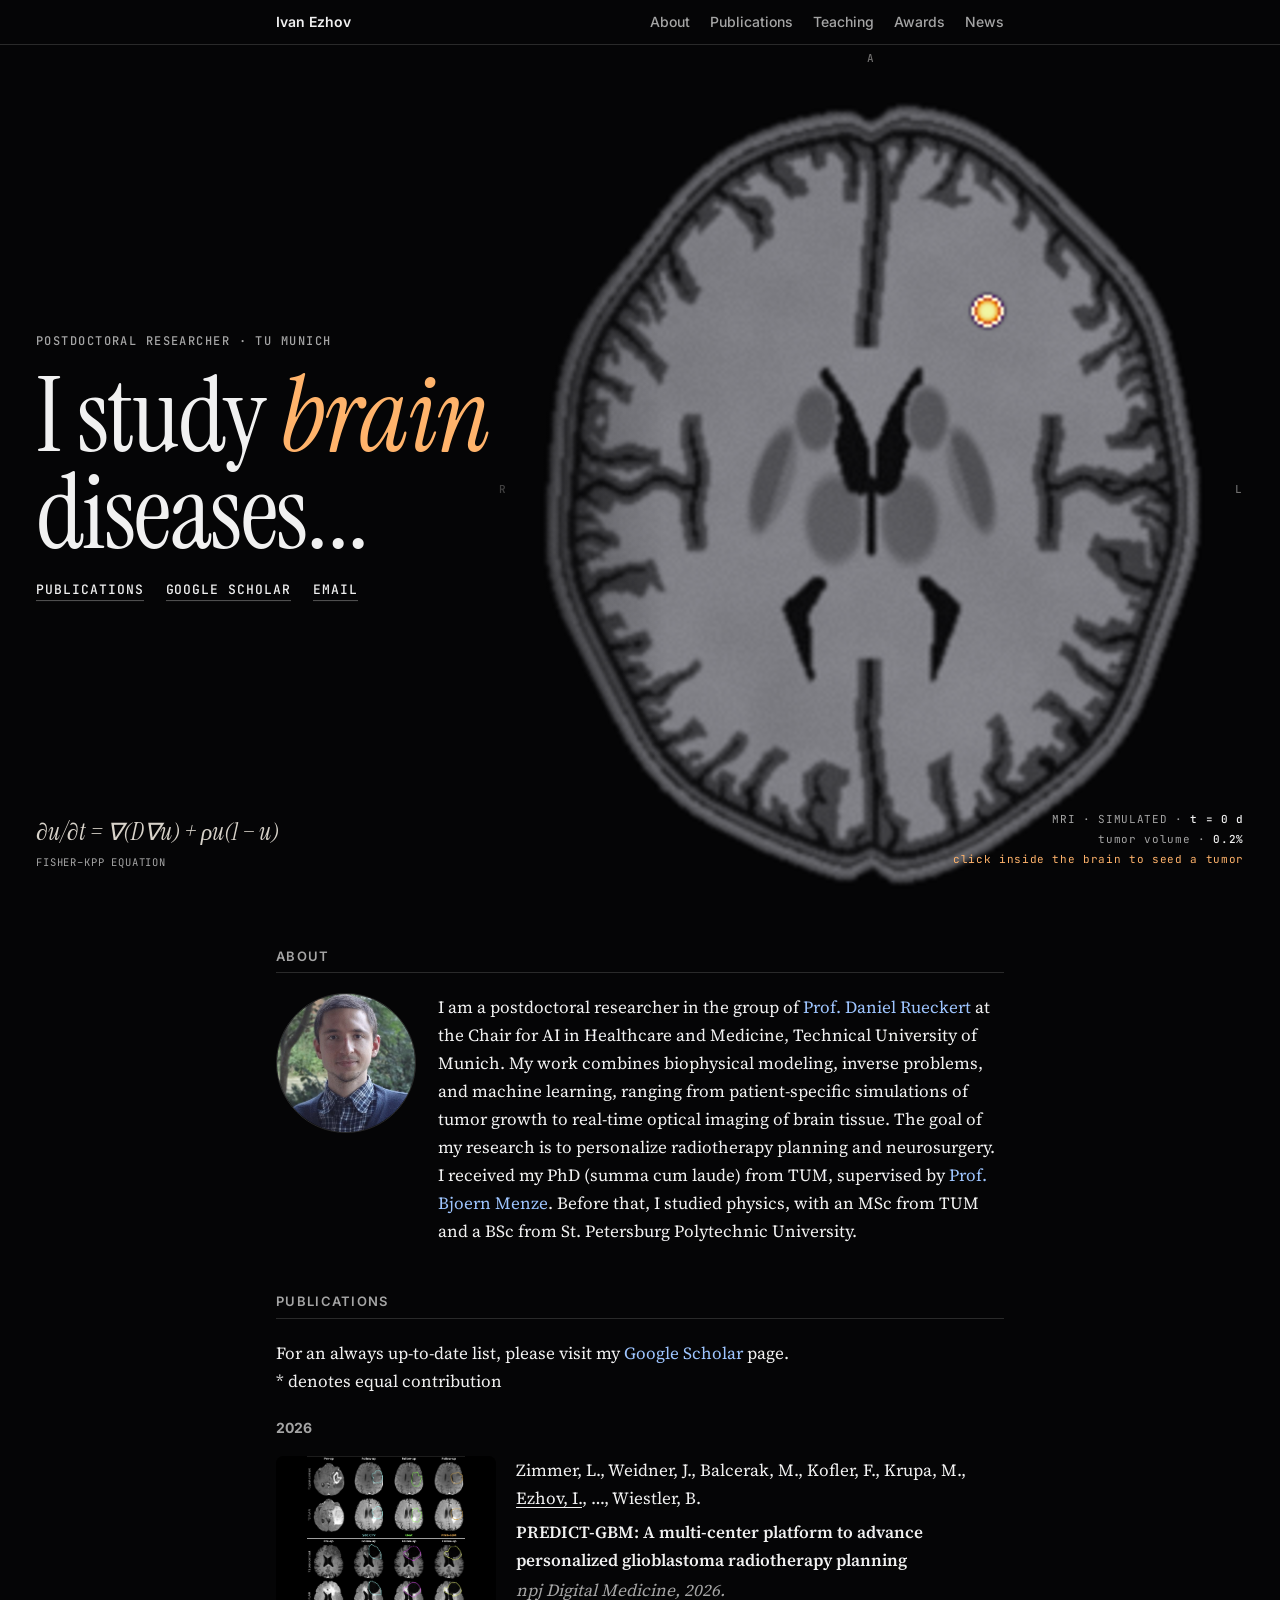
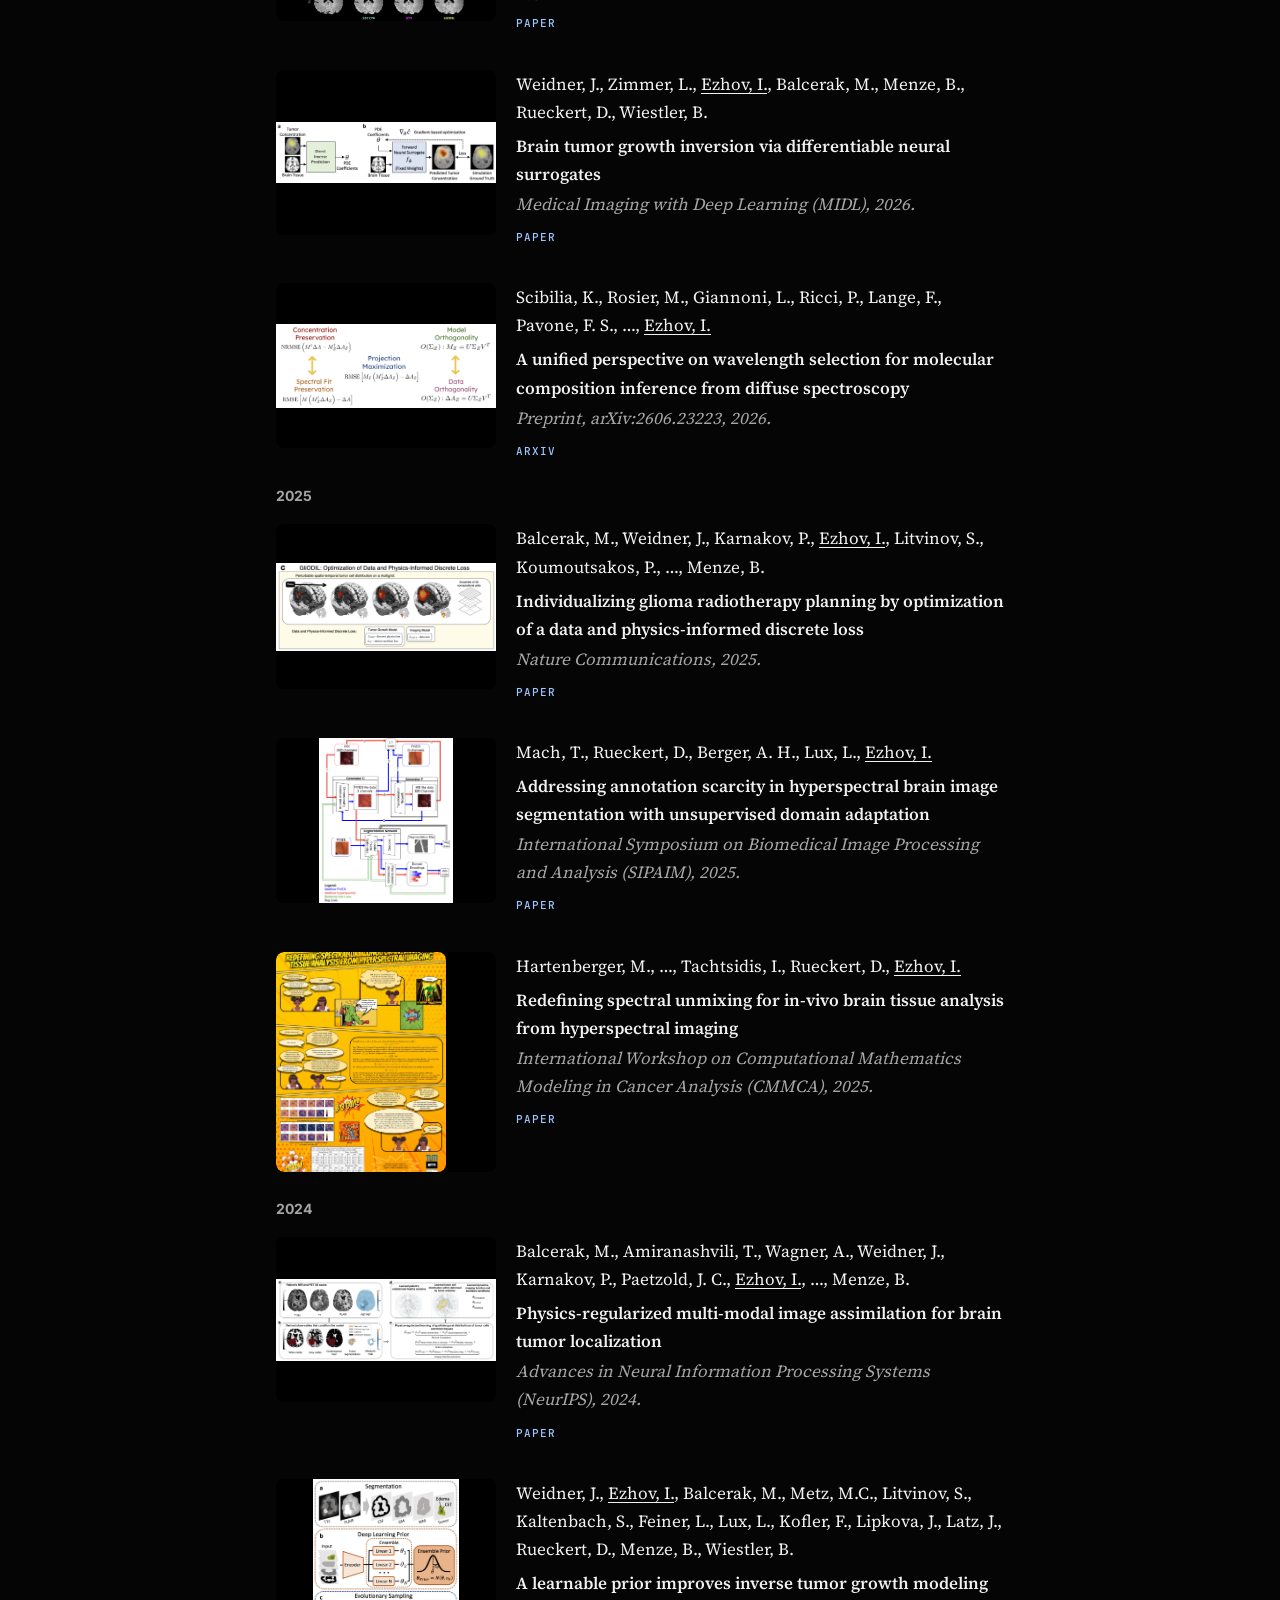
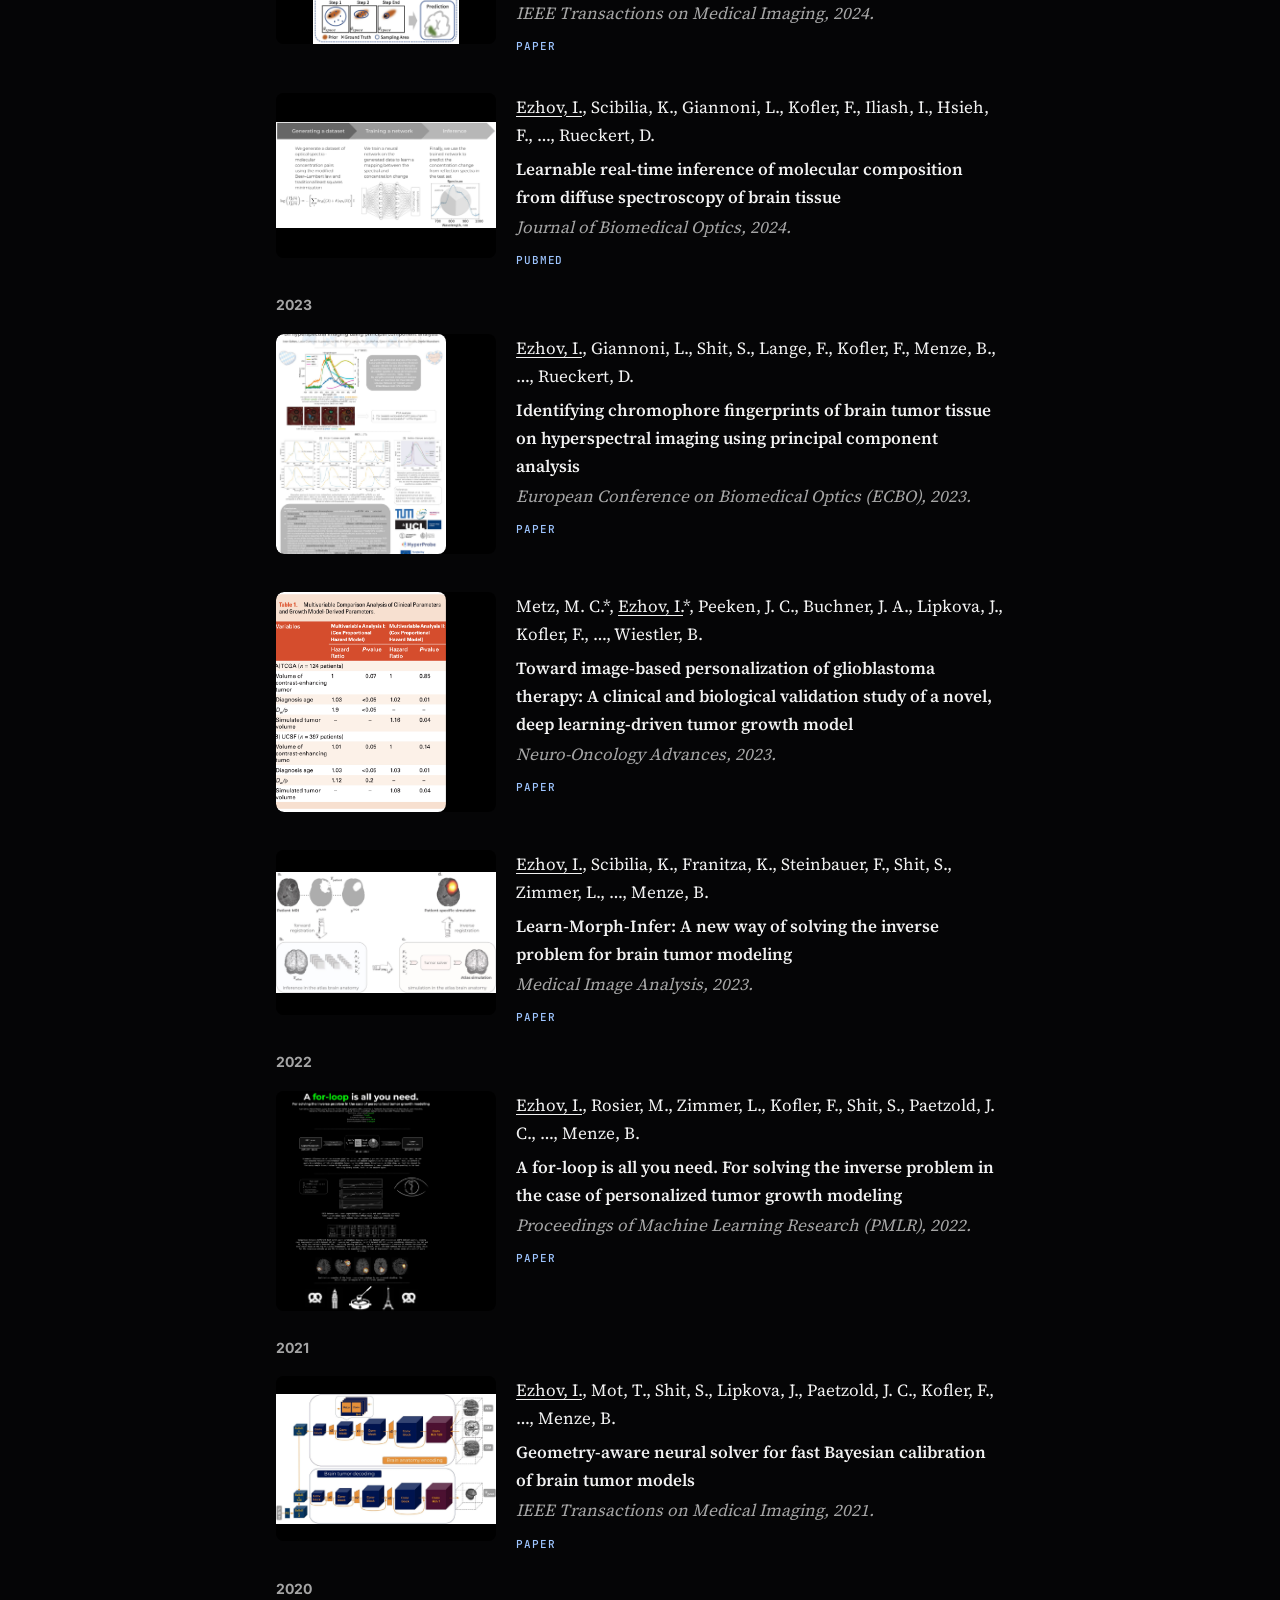
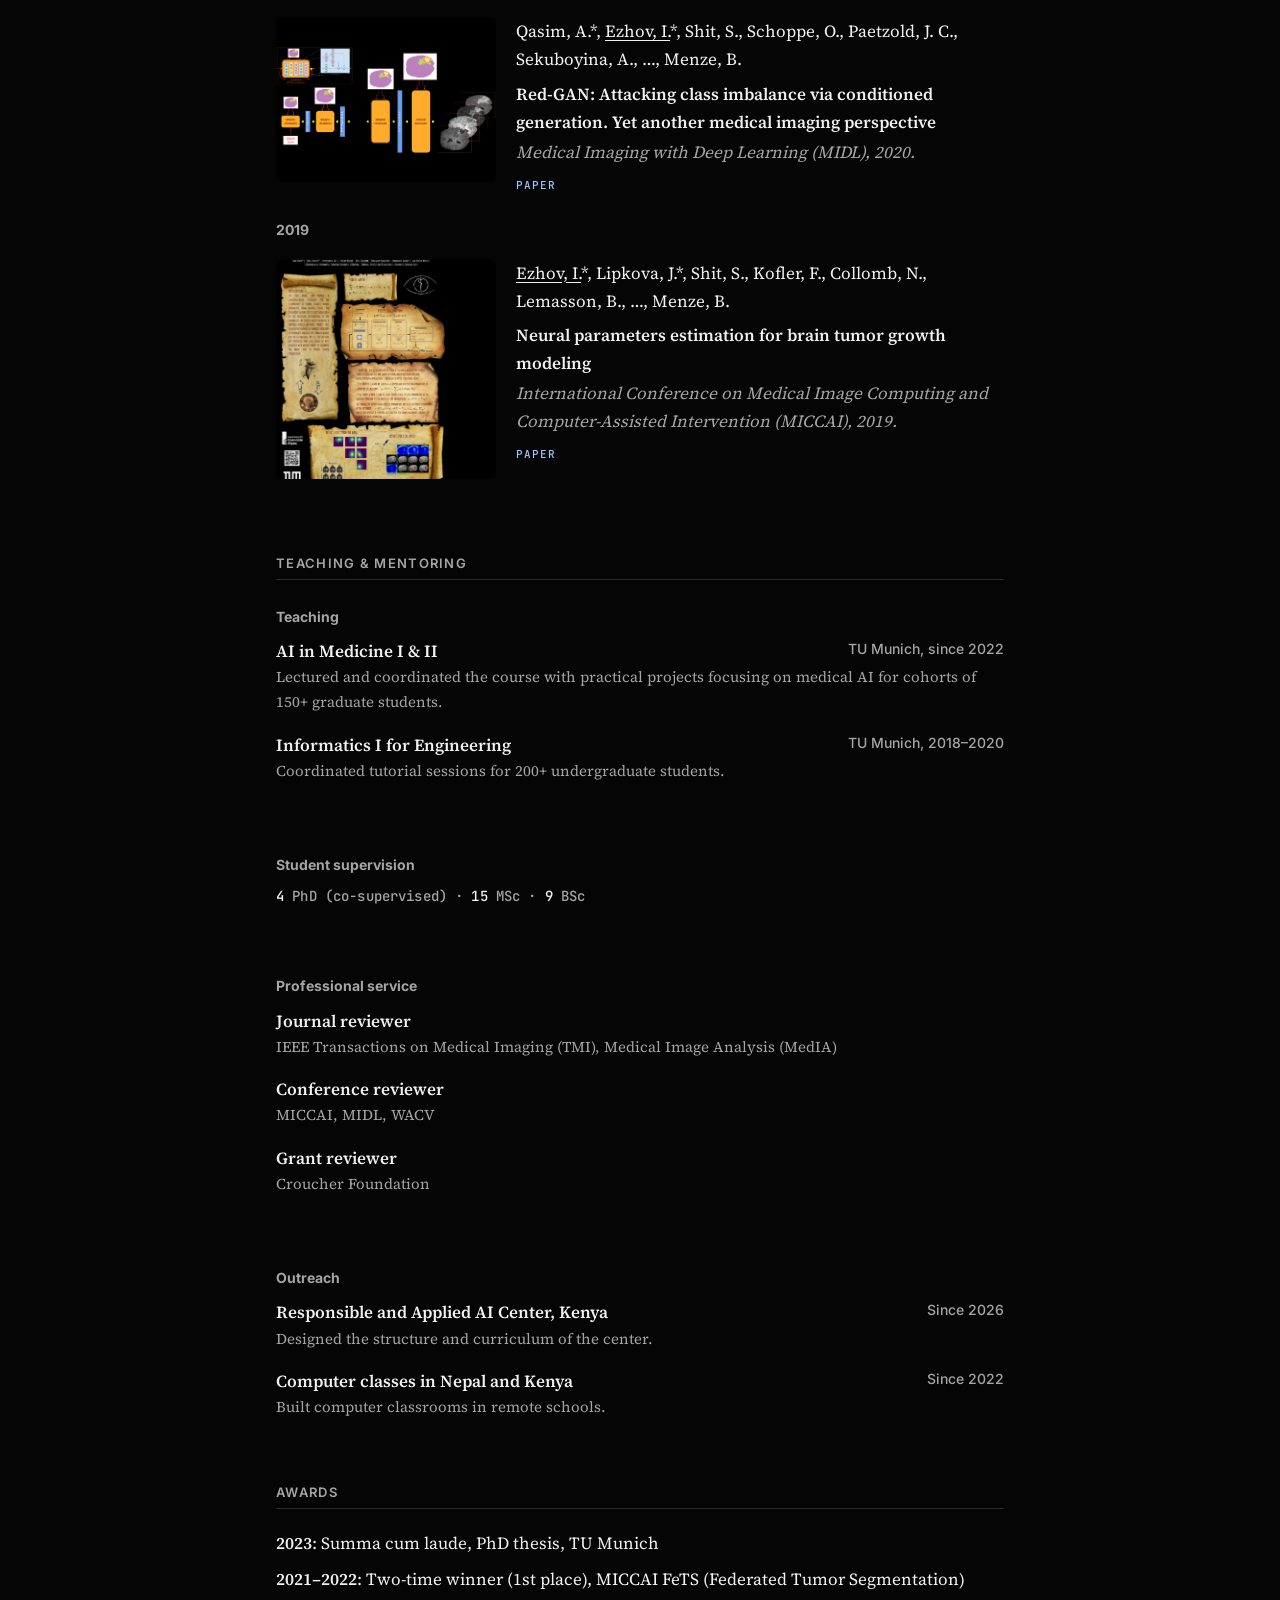
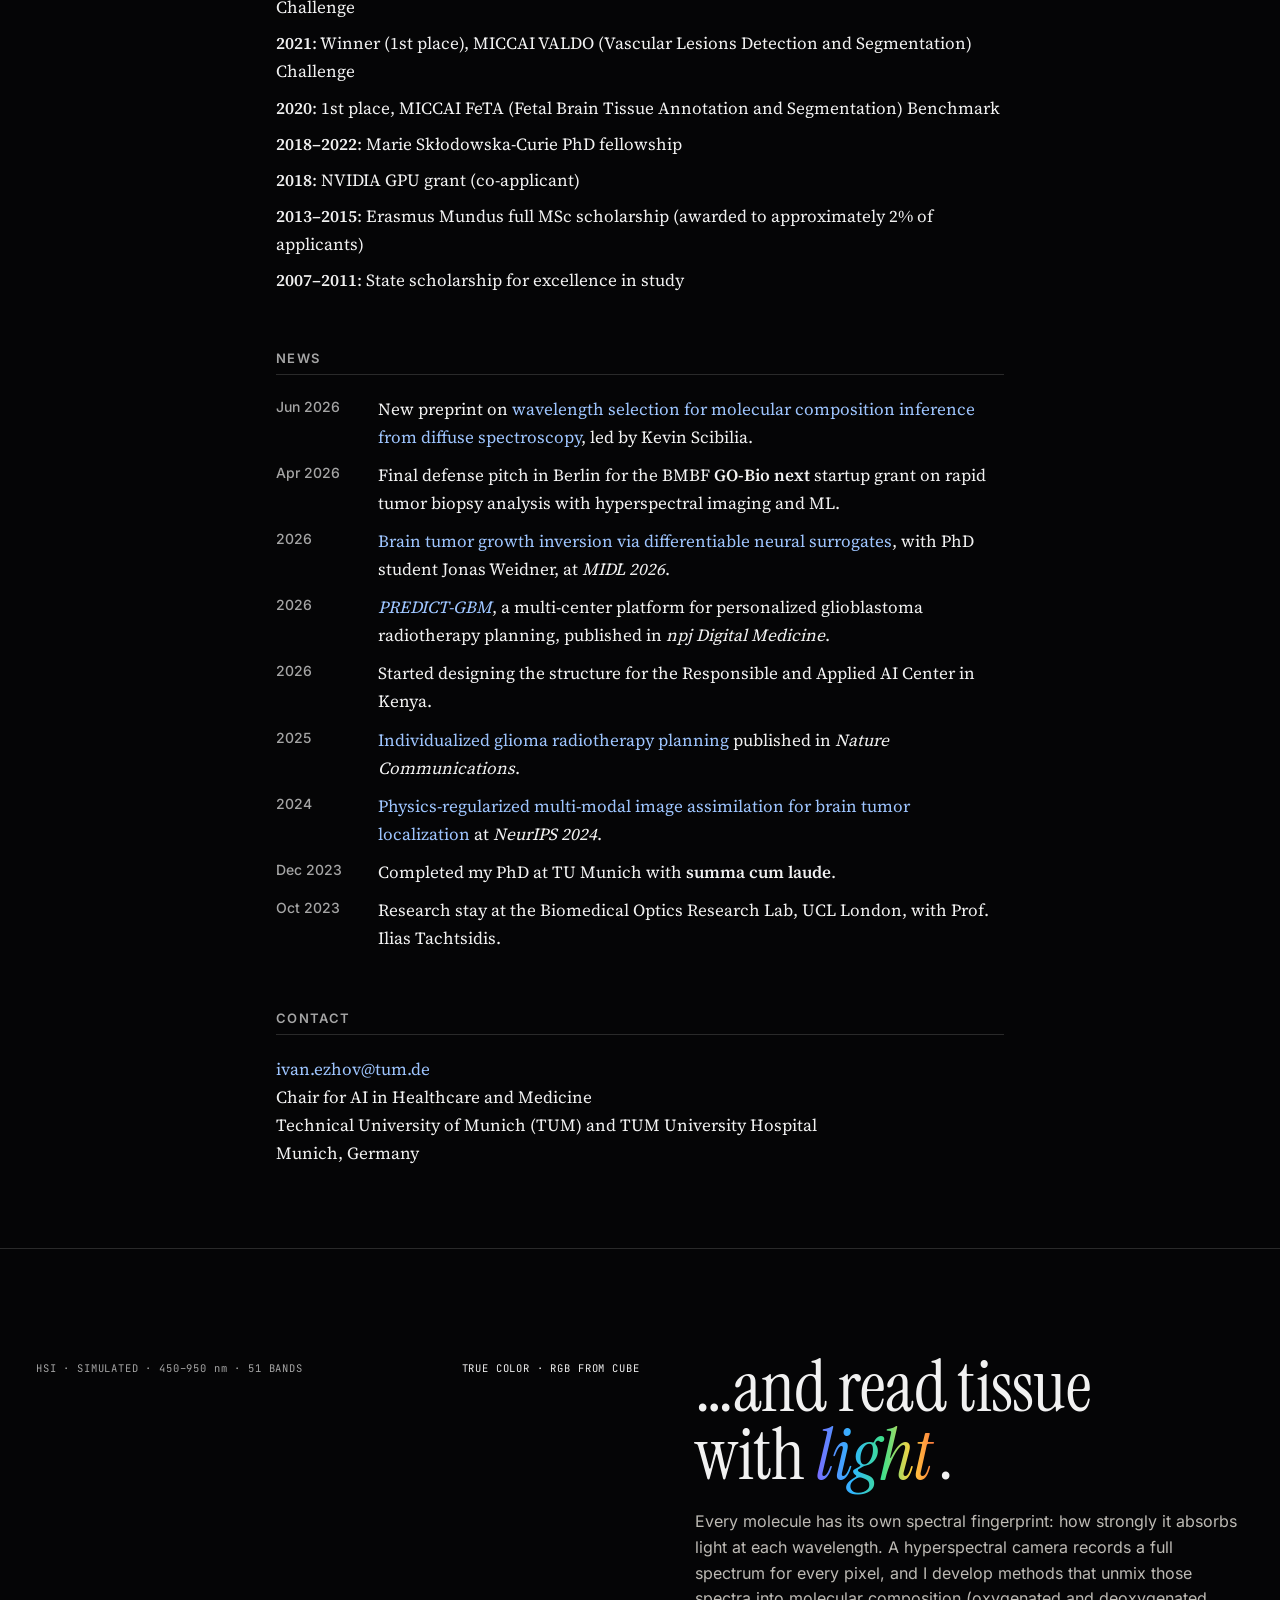
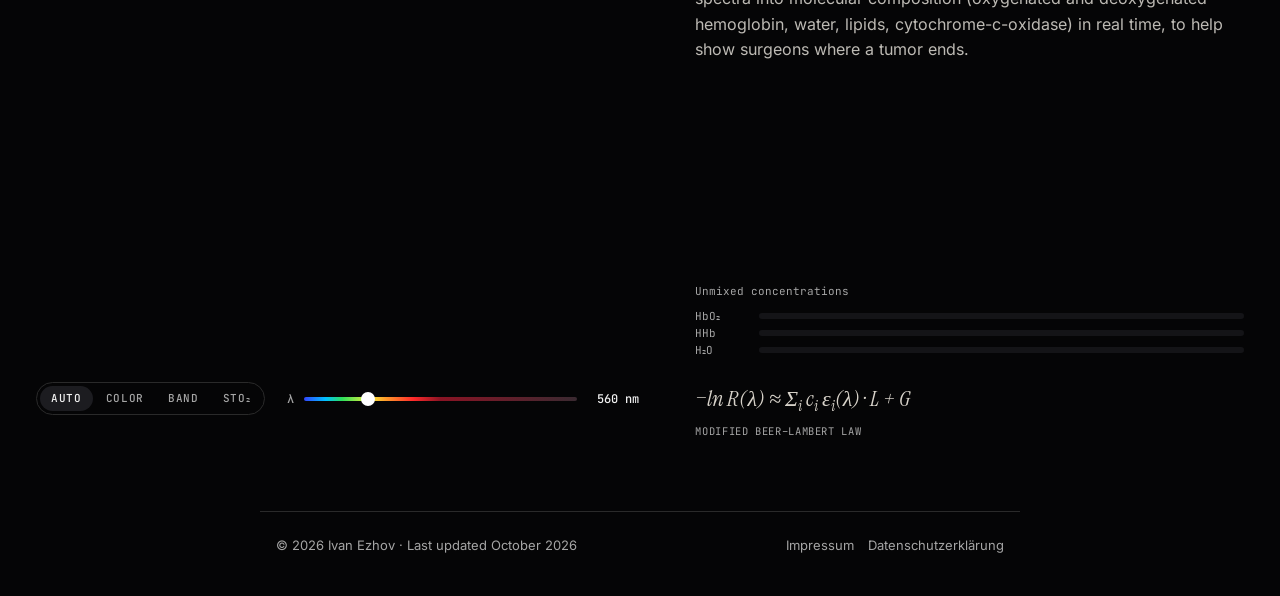
==== commit d9c15848: "Improve spacing and clarify award description Added line breaks for better spacing and updated award" ====
--- a/index.html
+++ b/index.html
@@ -650,10 +650,12 @@
         <span class="desc">Coordinated tutorial sessions for 200+ undergraduate students.</span>
       </li>
     </ul>
-
+    
+    <br>
     <h3 class="sub">Student supervision</h3>
     <p class="stats-inline"><span class="mono">4</span> PhD (co-supervised) · <span class="mono">15</span> MSc · <span class="mono">9</span> BSc</p>
 
+    <br>
     <h3 class="sub">Professional service</h3>
     <ul class="teach">
       <li>
@@ -670,6 +672,7 @@
       </li>
     </ul>
 
+    <br>
     <h3 class="sub">Outreach</h3>
     <ul class="teach">
       <li>
@@ -692,7 +695,7 @@
       <li><strong>2023</strong>: Summa cum laude, PhD thesis, TU Munich</li>
       <li><strong>2021–2022</strong>: Two-time winner (1st place), MICCAI FeTS (Federated Tumor Segmentation) Challenge</li>
       <li><strong>2021</strong>: Winner (1st place), MICCAI VALDO (Vascular Lesions Detection and Segmentation) Challenge</li>
-      <li><strong>2020</strong>: Winner (1st place), MICCAI FeTA (Fetal Brain Tissue Annotation and Segmentation) Challenge</li>
+      <li><strong>2020</strong>: 1st place, MICCAI FeTA (Fetal Brain Tissue Annotation and Segmentation) Benchmark</li>
       <li><strong>2018–2022</strong>: Marie Skłodowska-Curie PhD fellowship</li>
       <li><strong>2018</strong>: NVIDIA GPU grant (co-applicant)</li>
       <li><strong>2013–2015</strong>: Erasmus Mundus full MSc scholarship (awarded to approximately 2% of applicants)</li>
@@ -728,23 +731,6 @@
     </p>
   </section>
 
-    <!-- <section id="research">
-    <div class="visual-grid">
-      <a class="visual-card" href="image46.gif" data-lightbox="publication">
-        <img src="image46.gif" alt="Coronal MRI view of a brain with a simulated tumor growing over time">
-        <span>Coronal</span>
-      </a>
-      <a class="visual-card" href="image49.gif" data-lightbox="publication">
-        <img src="image49.gif" alt="Sagittal MRI view of a brain with a simulated tumor growing over time">
-        <span>Sagittal</span>
-      </a>
-      <a class="visual-card" href="image51.gif" data-lightbox="publication">
-        <img src="image51.gif" alt="Axial MRI view of a brain with a simulated tumor growing over time">
-        <span>Axial</span>
-      </a>
-    </div>
-    <p class="visual-caption">Coronal, sagittal, and axial MRI views of a patient brain with a tumor growing over time, simulated by a biophysical model.</p>
-  </section> -->
 
 </main>
 
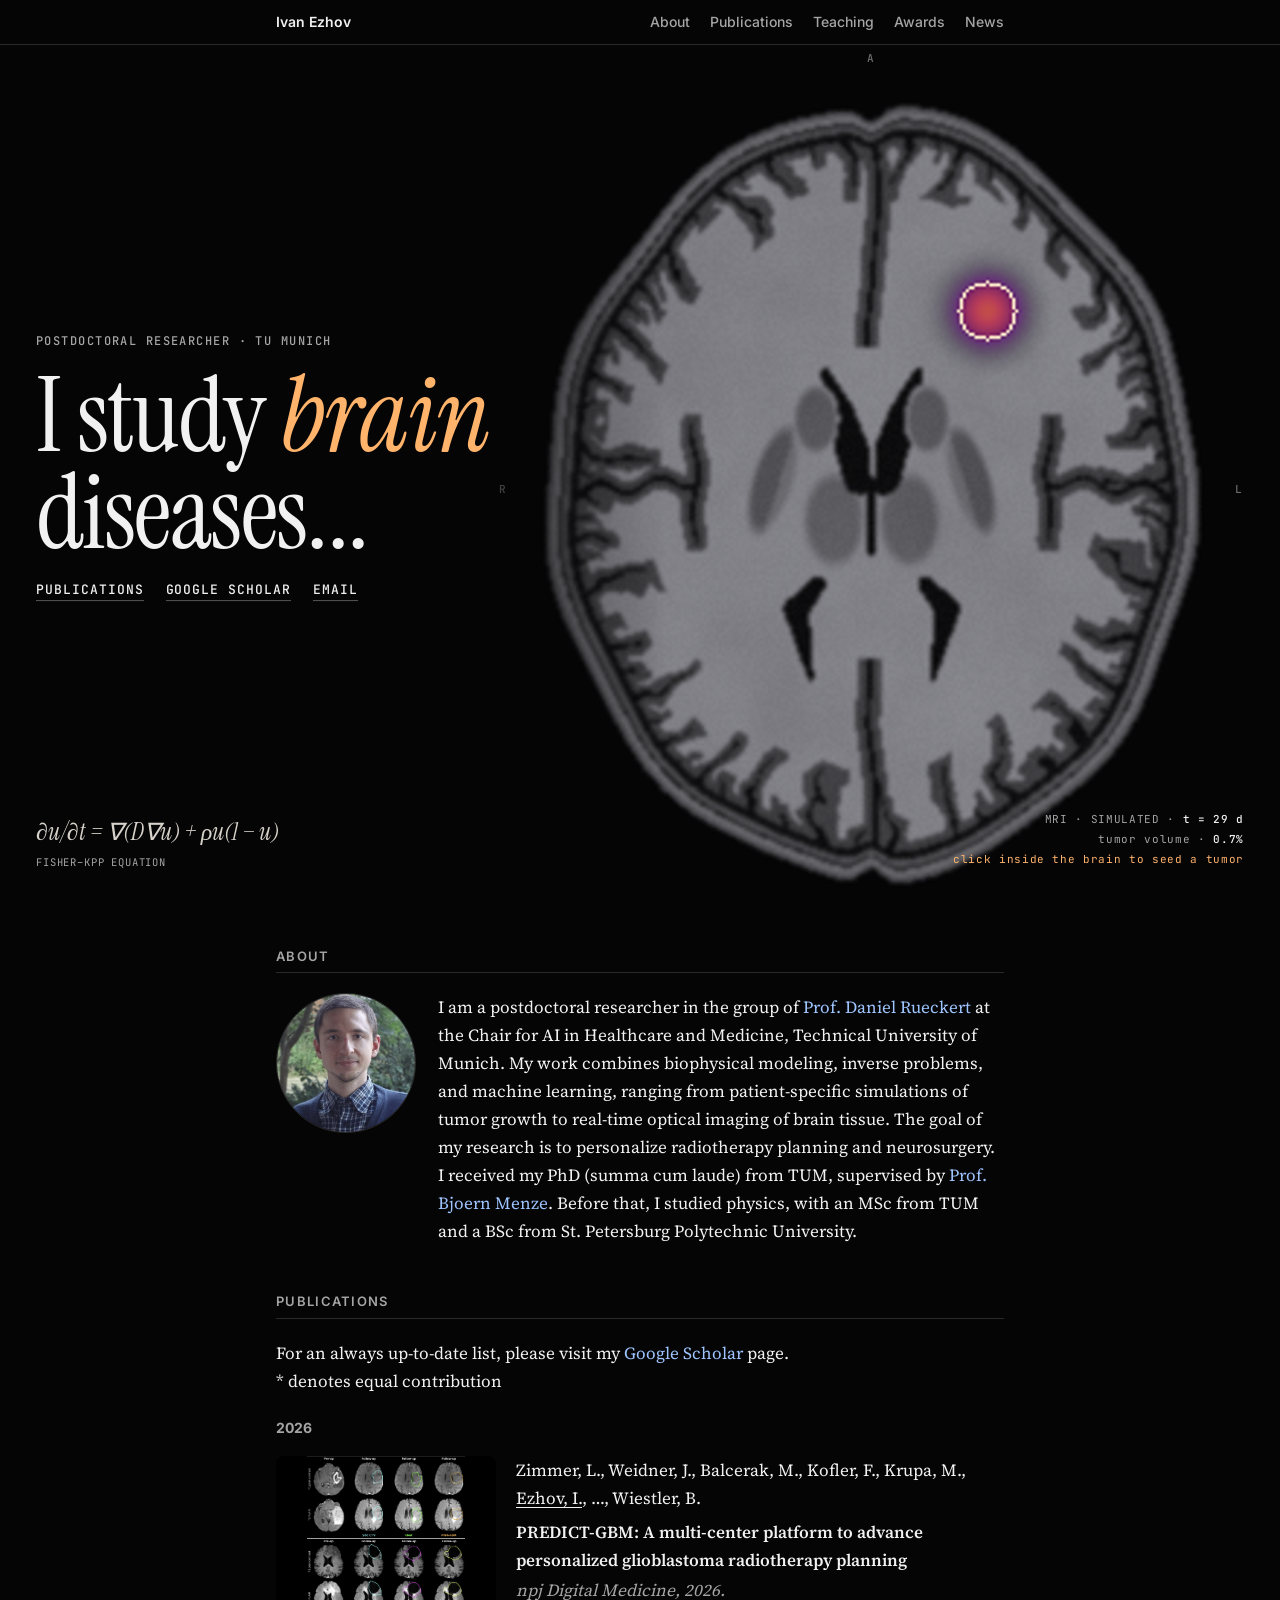
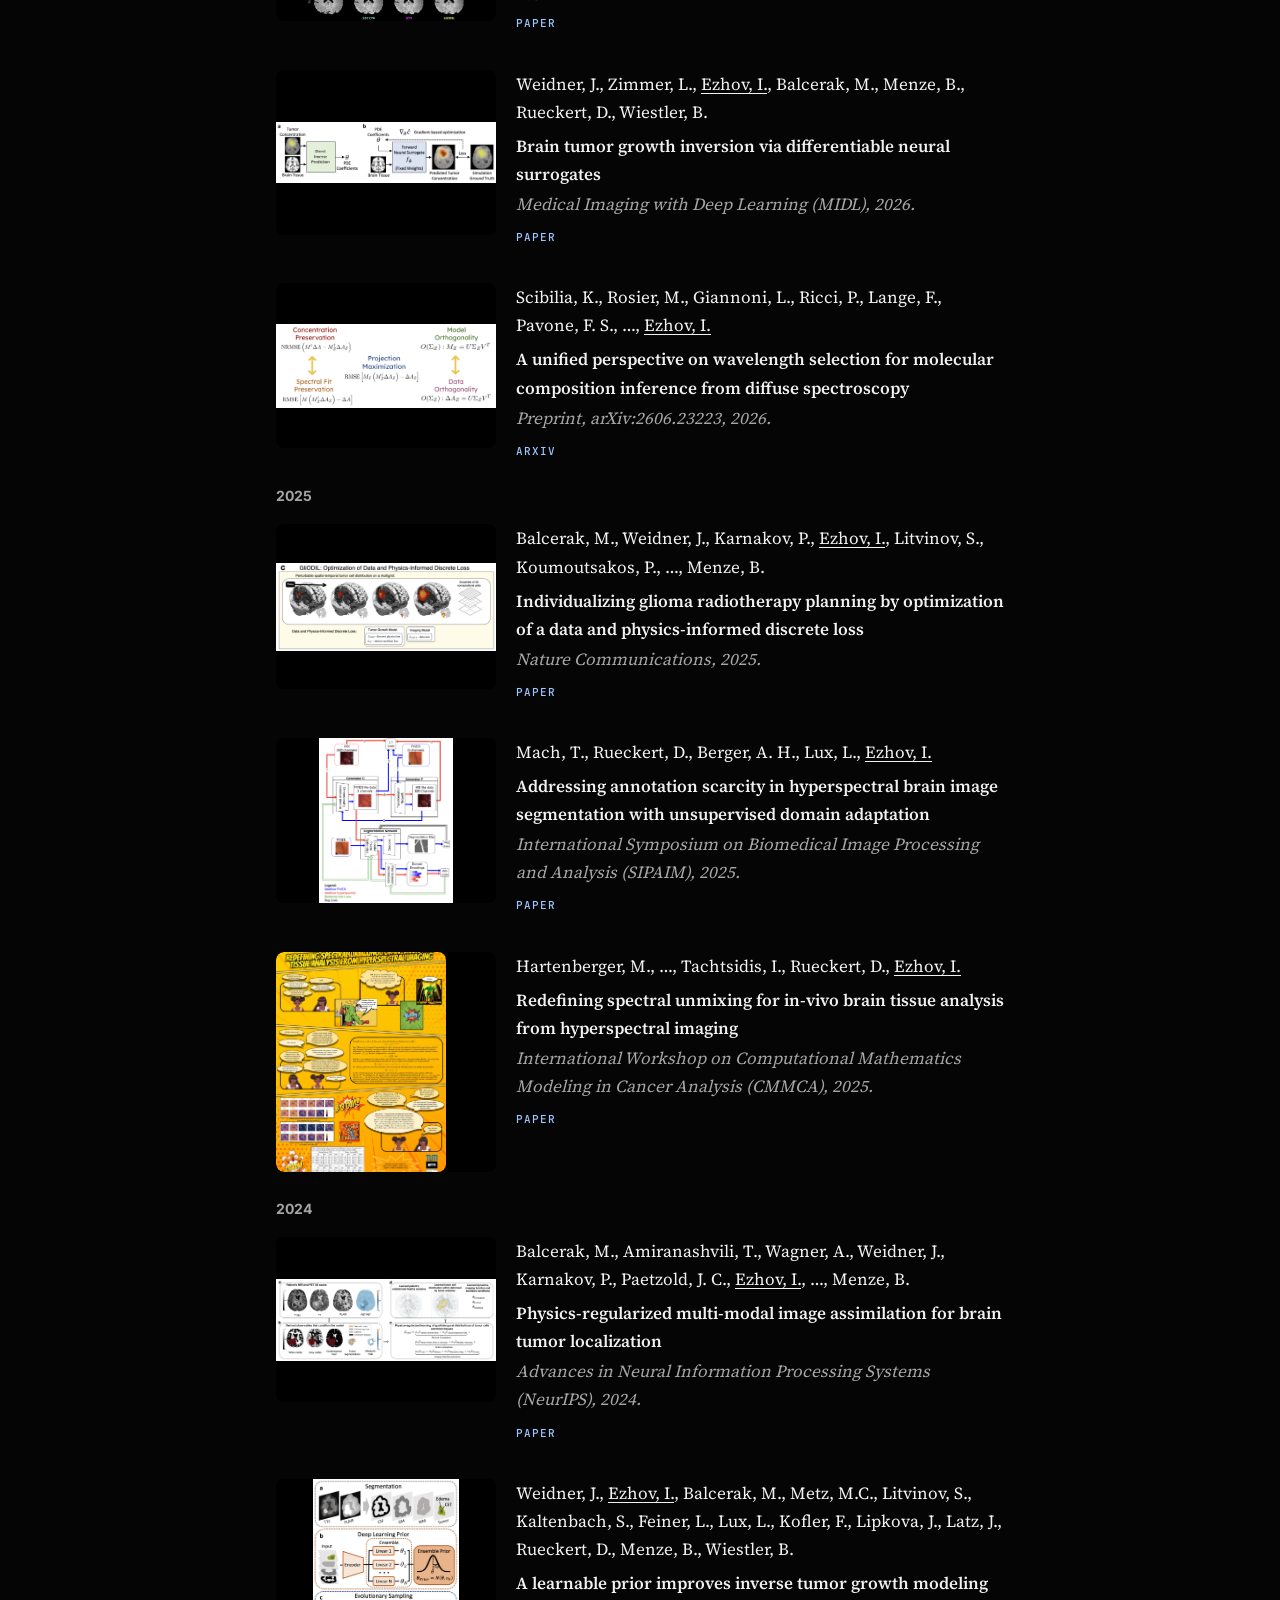
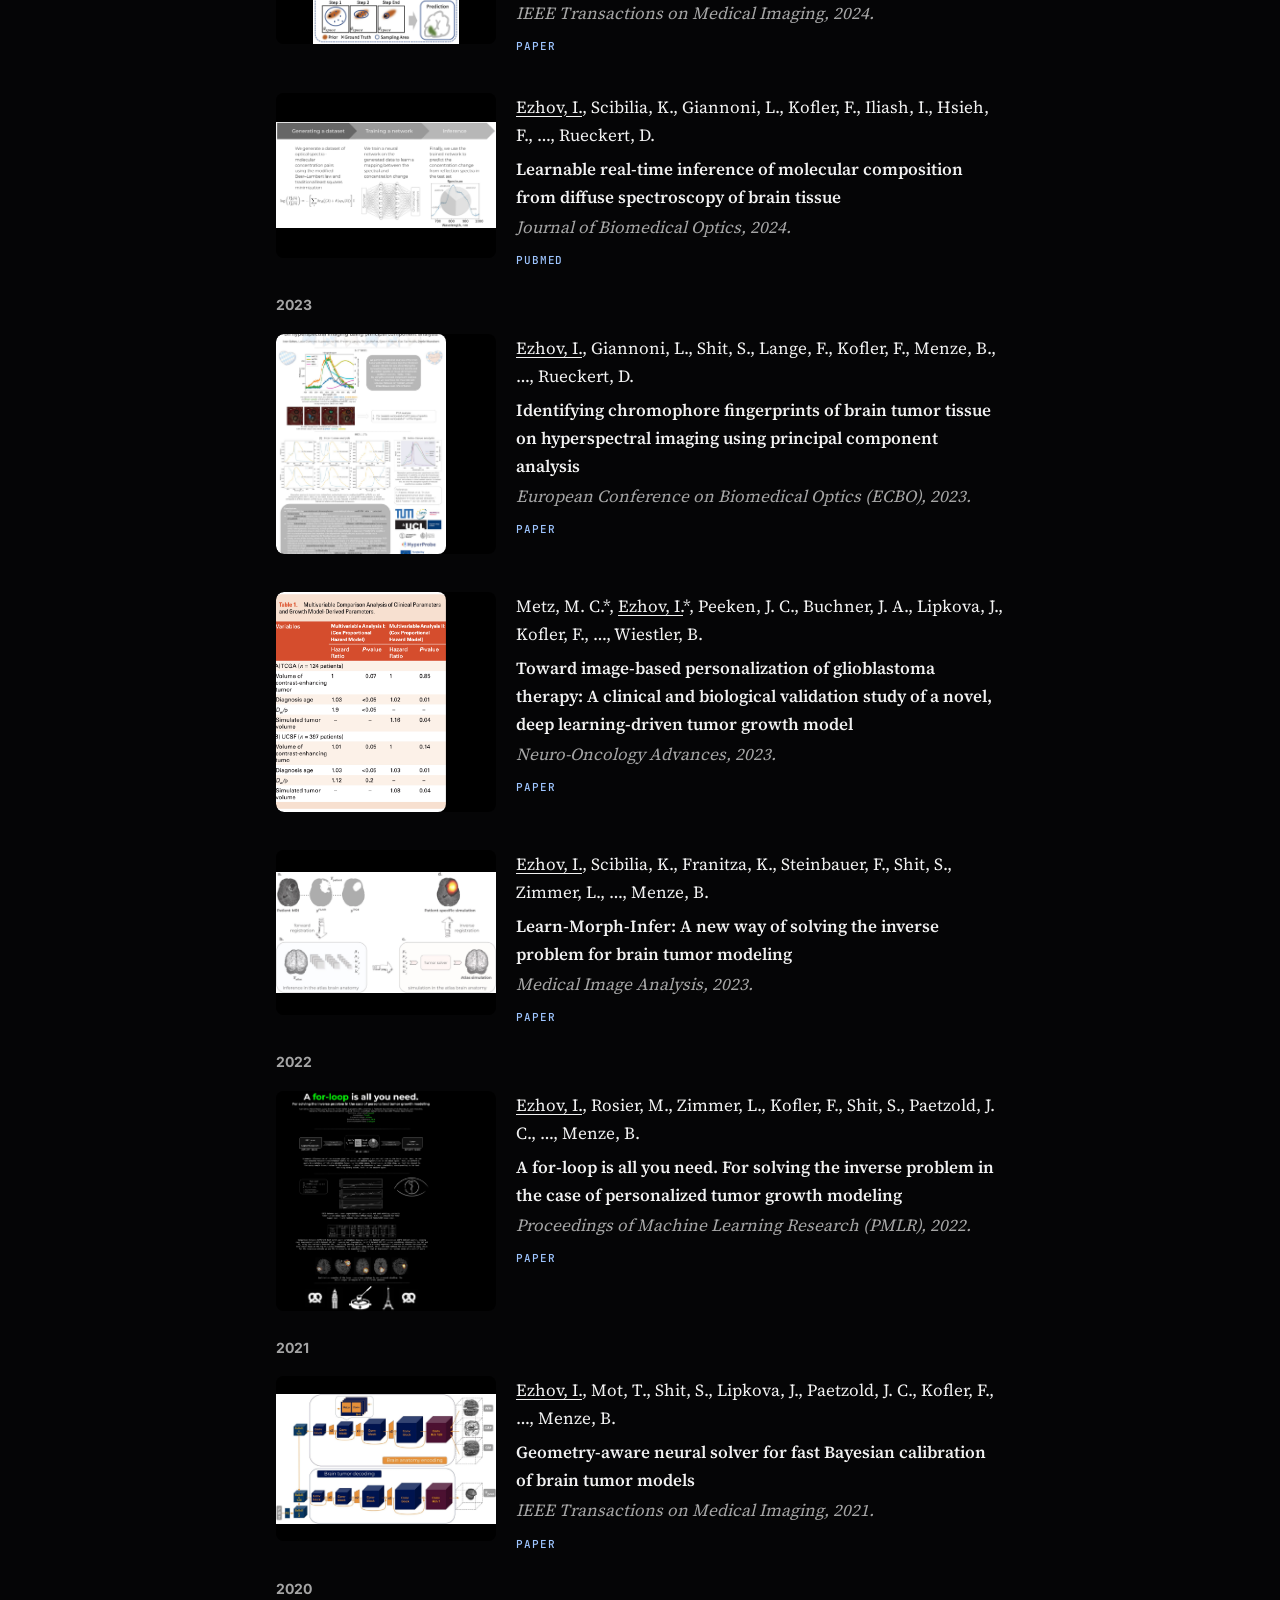
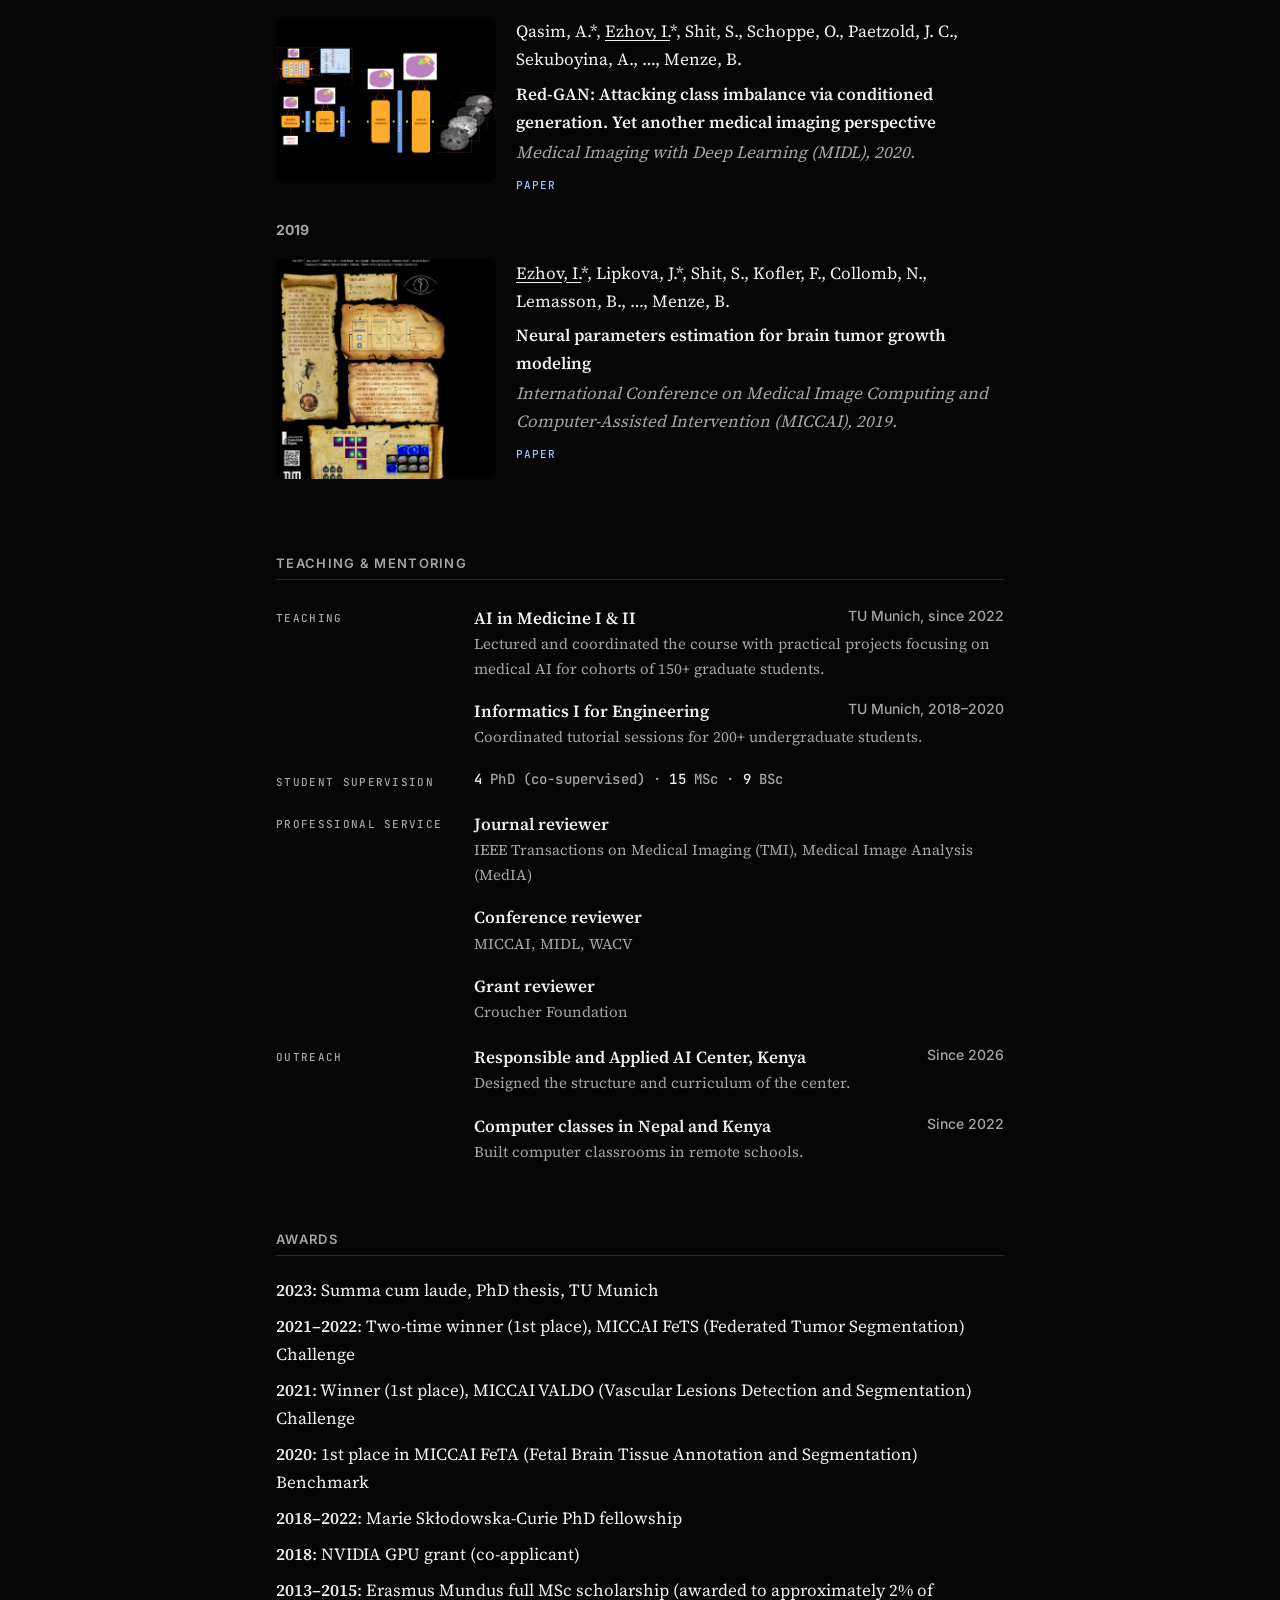
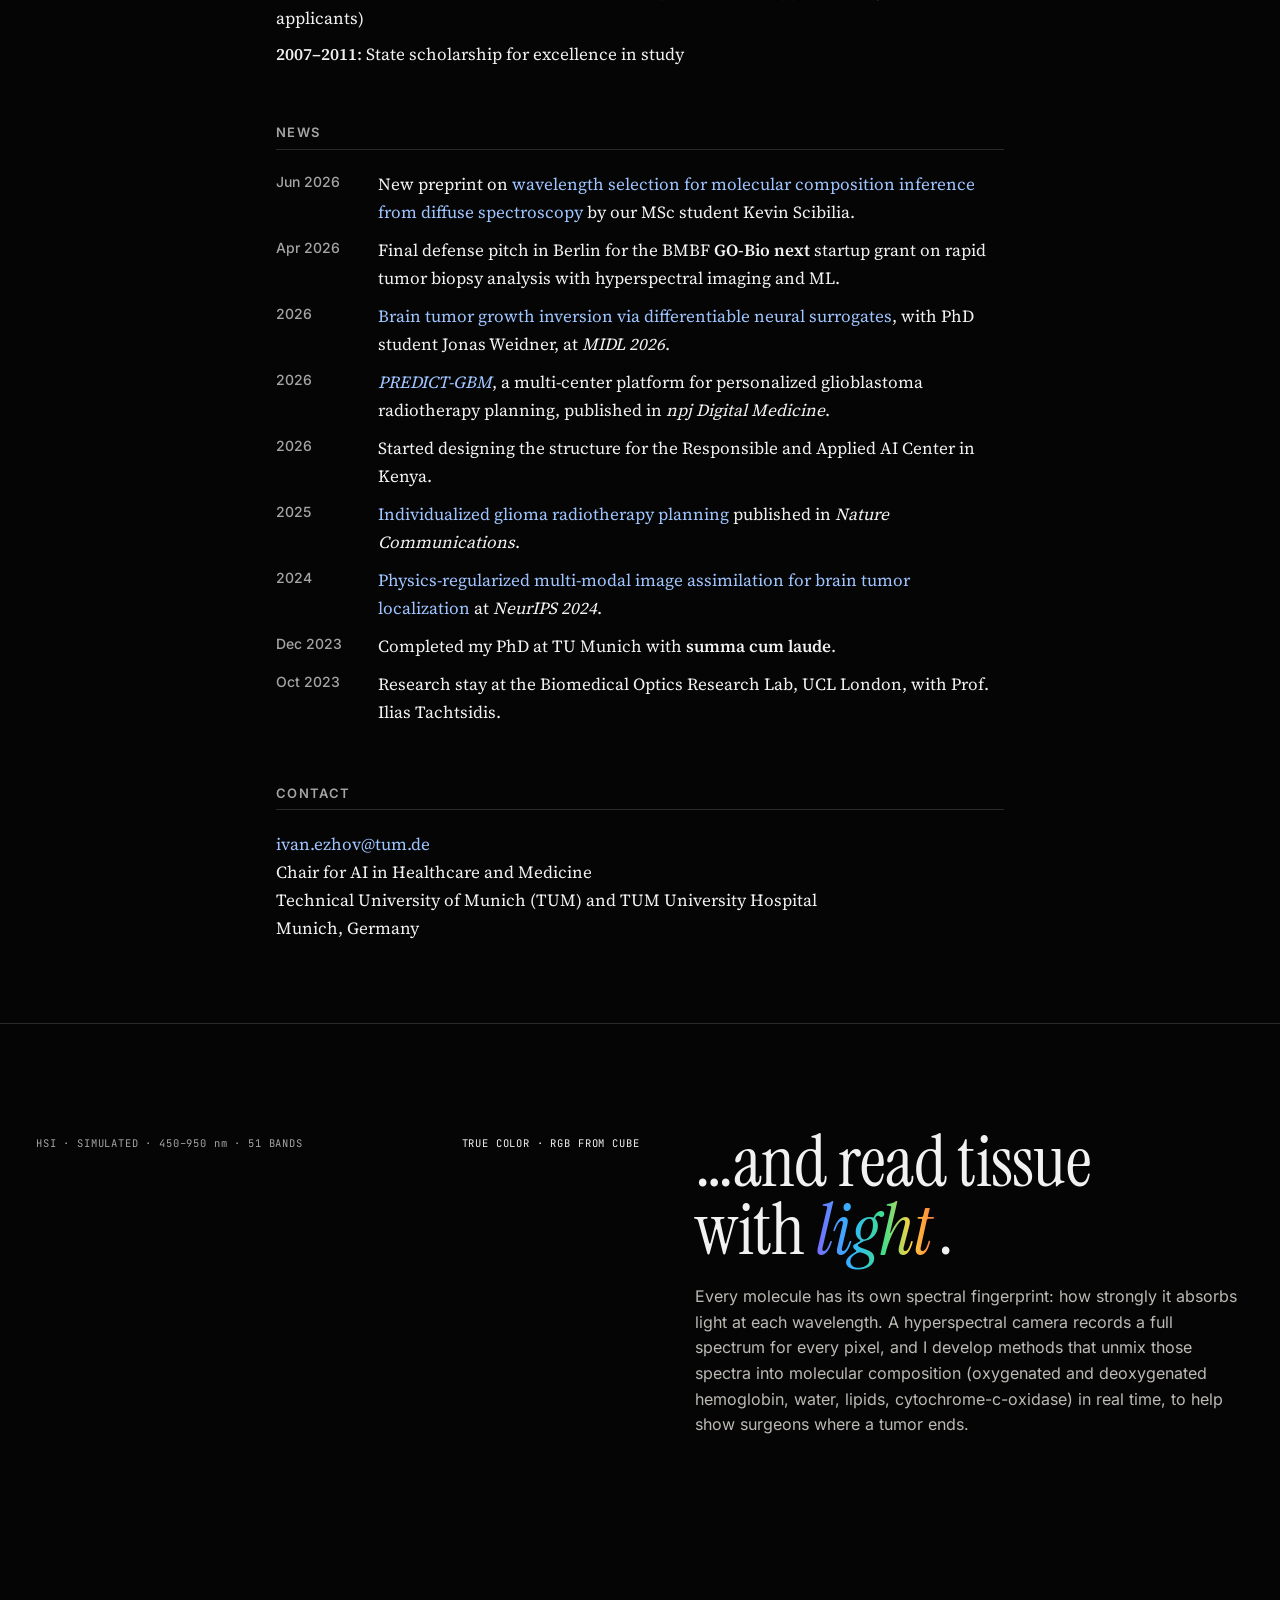
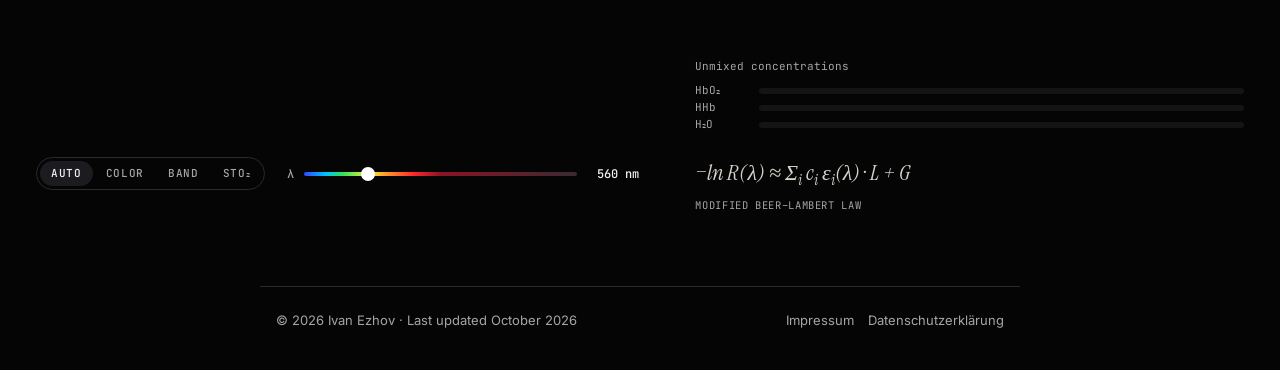
==== commit 1677de13: "Small fixes" ====
--- a/index.html
+++ b/index.html
@@ -236,7 +236,24 @@
     .teach li { margin-bottom: 16px; }
     .teach .when { float: right; font: 500 14px/1.65 Inter, system-ui, sans-serif; color: var(--muted); }
     .teach .desc { display: block; color: var(--muted); font-size: 15px; }
-    h3.sub { font-size: 14px; color: var(--muted); margin: 28px 0 12px; }
+    .subsec {
+      display: grid;
+      grid-template-columns: 170px 1fr;
+      gap: 0 28px;
+      padding: 0 0 18px;
+    }
+    .subsec:first-of-type { padding-top: 4px; }
+    h3.sub {
+      margin: 0;
+      padding-top: 6px;
+      font: 500 11px/1.5 "JetBrains Mono", monospace;
+      letter-spacing: .12em;
+      text-transform: uppercase;
+      color: var(--muted);
+    }
+    .subsec .teach,
+    .subsec .stats-inline { margin: 0; }
+    .subsec .teach li:last-child { margin-bottom: 0; }
     .stats-inline {
       margin: 0 0 12px; color: var(--muted);
       font: 500 14px/1.7 "JetBrains Mono", monospace; letter-spacing: .01em;
@@ -338,6 +355,7 @@
       body { font-size: 16px; }
       .about { flex-direction: column; gap: 14px; }
       .about img { width: 80px; height: 80px; }
+      .subsec { grid-template-columns: 1fr; gap: 10px; }
       .pub-item { grid-template-columns: 1fr; gap: 10px; }
       .pub-thumb { width: 170px; height: 220px; }
       .pub-thumb.landscape { width: 100%; max-width: 360px; height: auto; }
@@ -637,55 +655,60 @@
   <section id="teaching">
     <h2>Teaching &amp; Mentoring</h2>
 
-    <h3 class="sub">Teaching</h3>
-    <ul class="teach">
-      <li>
-        <span class="when">TU Munich, since 2022</span>
-        <strong>AI in Medicine I &amp; II</strong>
-        <span class="desc">Lectured and coordinated the course with practical projects focusing on medical AI for cohorts of 150+ graduate students.</span>
-      </li>
-      <li>
-        <span class="when">TU Munich, 2018–2020</span>
-        <strong>Informatics I for Engineering</strong>
-        <span class="desc">Coordinated tutorial sessions for 200+ undergraduate students.</span>
-      </li>
-    </ul>
-    
-    <br>
-    <h3 class="sub">Student supervision</h3>
-    <p class="stats-inline"><span class="mono">4</span> PhD (co-supervised) · <span class="mono">15</span> MSc · <span class="mono">9</span> BSc</p>
-
-    <br>
-    <h3 class="sub">Professional service</h3>
-    <ul class="teach">
-      <li>
-        <strong>Journal reviewer</strong>
-        <span class="desc">IEEE Transactions on Medical Imaging (TMI), Medical Image Analysis (MedIA)</span>
-      </li>
-      <li>
-        <strong>Conference reviewer</strong>
-        <span class="desc">MICCAI, MIDL, WACV</span>
-      </li>
-      <li>
-        <strong>Grant reviewer</strong>
-        <span class="desc">Croucher Foundation</span>
-      </li>
-    </ul>
-
-    <br>
-    <h3 class="sub">Outreach</h3>
-    <ul class="teach">
-      <li>
-        <span class="when">Since 2026</span>
-        <strong>Responsible and Applied AI Center, Kenya</strong>
-        <span class="desc">Designed the structure and curriculum of the center.</span>
-      </li>
-      <li>
-        <span class="when">Since 2022</span>
-        <strong>Computer classes in Nepal and Kenya</strong>
-        <span class="desc">Built computer classrooms in remote schools.</span>
-      </li>
-    </ul>
+    <div class="subsec">
+      <h3 class="sub">Teaching</h3>
+      <ul class="teach">
+        <li>
+          <span class="when">TU Munich, since 2022</span>
+          <strong>AI in Medicine I &amp; II</strong>
+          <span class="desc">Lectured and coordinated the course with practical projects focusing on medical AI for cohorts of 150+ graduate students.</span>
+        </li>
+        <li>
+          <span class="when">TU Munich, 2018–2020</span>
+          <strong>Informatics I for Engineering</strong>
+          <span class="desc">Coordinated tutorial sessions for 200+ undergraduate students.</span>
+        </li>
+      </ul>
+    </div>
+
+    <div class="subsec">
+      <h3 class="sub">Student supervision</h3>
+      <p class="stats-inline"><span class="mono">4</span> PhD (co-supervised) · <span class="mono">15</span> MSc · <span class="mono">9</span> BSc</p>
+    </div>
+
+    <div class="subsec">
+      <h3 class="sub">Professional service</h3>
+      <ul class="teach">
+        <li>
+          <strong>Journal reviewer</strong>
+          <span class="desc">IEEE Transactions on Medical Imaging (TMI), Medical Image Analysis (MedIA)</span>
+        </li>
+        <li>
+          <strong>Conference reviewer</strong>
+          <span class="desc">MICCAI, MIDL, WACV</span>
+        </li>
+        <li>
+          <strong>Grant reviewer</strong>
+          <span class="desc">Croucher Foundation</span>
+        </li>
+      </ul>
+    </div>
+
+    <div class="subsec">
+      <h3 class="sub">Outreach</h3>
+      <ul class="teach">
+        <li>
+          <span class="when">Since 2026</span>
+          <strong>Responsible and Applied AI Center, Kenya</strong>
+          <span class="desc">Designed the structure and curriculum of the center.</span>
+        </li>
+        <li>
+          <span class="when">Since 2022</span>
+          <strong>Computer classes in Nepal and Kenya</strong>
+          <span class="desc">Built computer classrooms in remote schools.</span>
+        </li>
+      </ul>
+    </div>
   </section>
 
   <!-- ================= AWARDS ================= -->
@@ -695,7 +718,7 @@
       <li><strong>2023</strong>: Summa cum laude, PhD thesis, TU Munich</li>
       <li><strong>2021–2022</strong>: Two-time winner (1st place), MICCAI FeTS (Federated Tumor Segmentation) Challenge</li>
       <li><strong>2021</strong>: Winner (1st place), MICCAI VALDO (Vascular Lesions Detection and Segmentation) Challenge</li>
-      <li><strong>2020</strong>: 1st place, MICCAI FeTA (Fetal Brain Tissue Annotation and Segmentation) Benchmark</li>
+      <li><strong>2020</strong>: 1st place in MICCAI FeTA (Fetal Brain Tissue Annotation and Segmentation) Benchmark</li>
       <li><strong>2018–2022</strong>: Marie Skłodowska-Curie PhD fellowship</li>
       <li><strong>2018</strong>: NVIDIA GPU grant (co-applicant)</li>
       <li><strong>2013–2015</strong>: Erasmus Mundus full MSc scholarship (awarded to approximately 2% of applicants)</li>
@@ -708,7 +731,7 @@
   <section id="news">
     <h2>News</h2>
     <ul class="news">
-      <li><time>Jun 2026</time><span>New preprint on <a href="https://arxiv.org/abs/2606.23223">wavelength selection for molecular composition inference from diffuse spectroscopy</a>, led by Kevin Scibilia.</span></li>
+      <li><time>Jun 2026</time><span>New preprint on <a href="https://arxiv.org/abs/2606.23223">wavelength selection for molecular composition inference from diffuse spectroscopy</a> by our MSc student Kevin Scibilia.</span></li>
       <li><time>Apr 2026</time><span>Final defense pitch in Berlin for the BMBF <strong>GO-Bio next</strong> startup grant on rapid tumor biopsy analysis with hyperspectral imaging and ML.</span></li>
       <li><time>2026</time><span><a href="https://proceedings.mlr.press/v315/weidner26a.html">Brain tumor growth inversion via differentiable neural surrogates</a>, with PhD student Jonas Weidner, at <em>MIDL 2026</em>.</span></li>
       <li><time>2026</time><span><a href="https://arxiv.org/abs/2509.13360"><em>PREDICT-GBM</em></a>, a multi-center platform for personalized glioblastoma radiotherapy planning, published in <em>npj Digital Medicine</em>.</span></li>
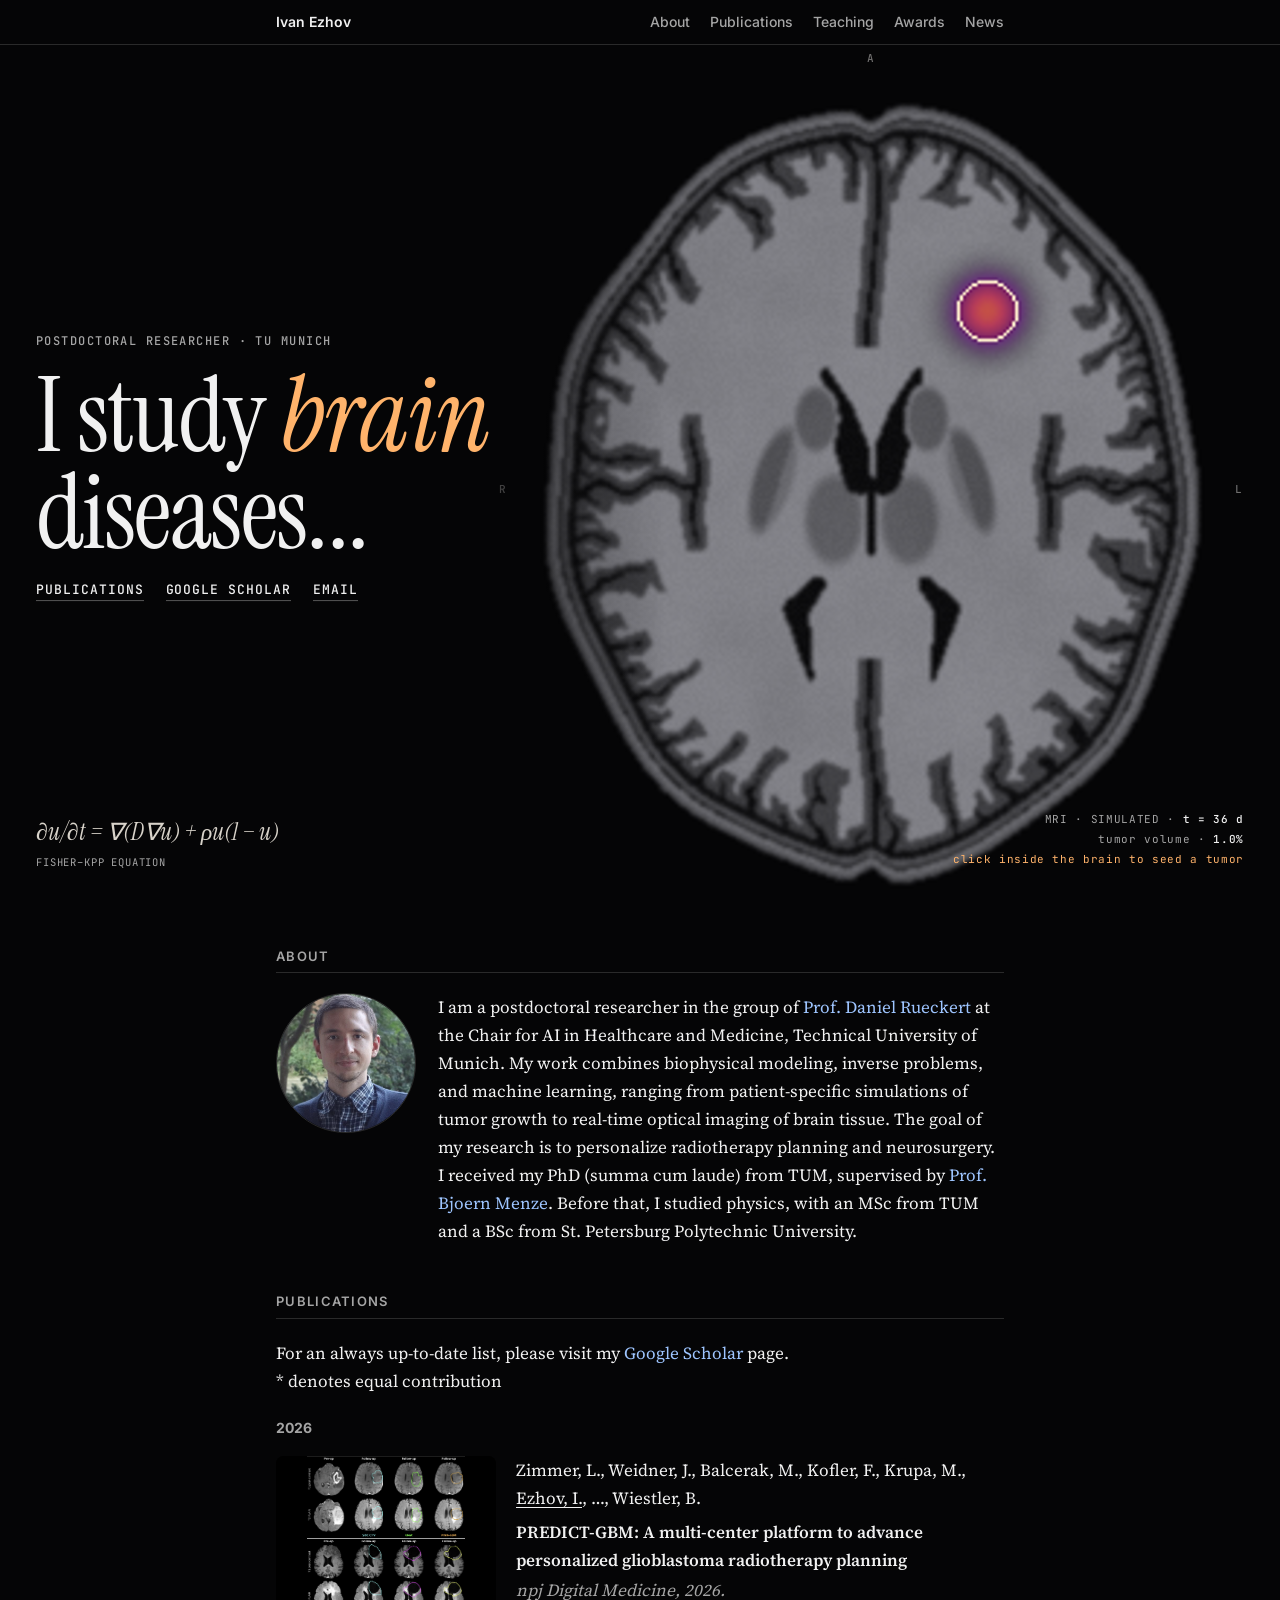
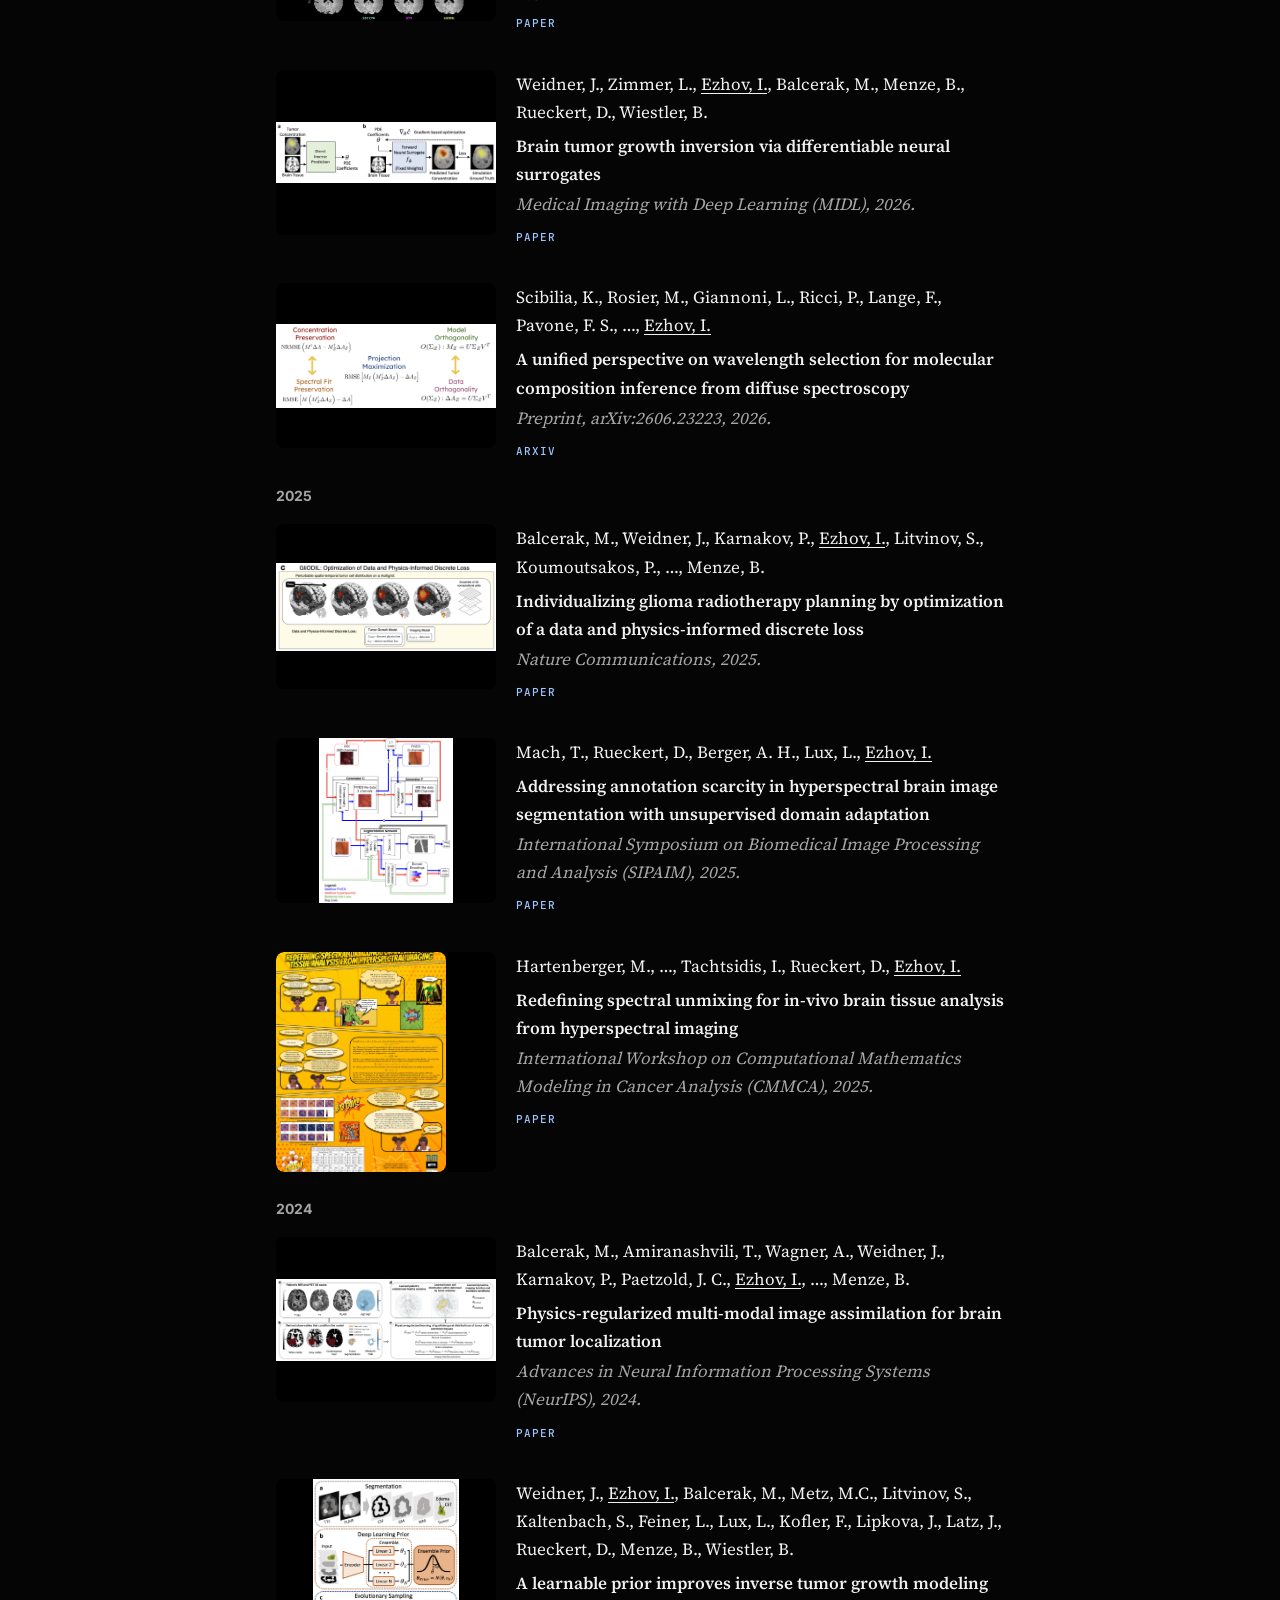
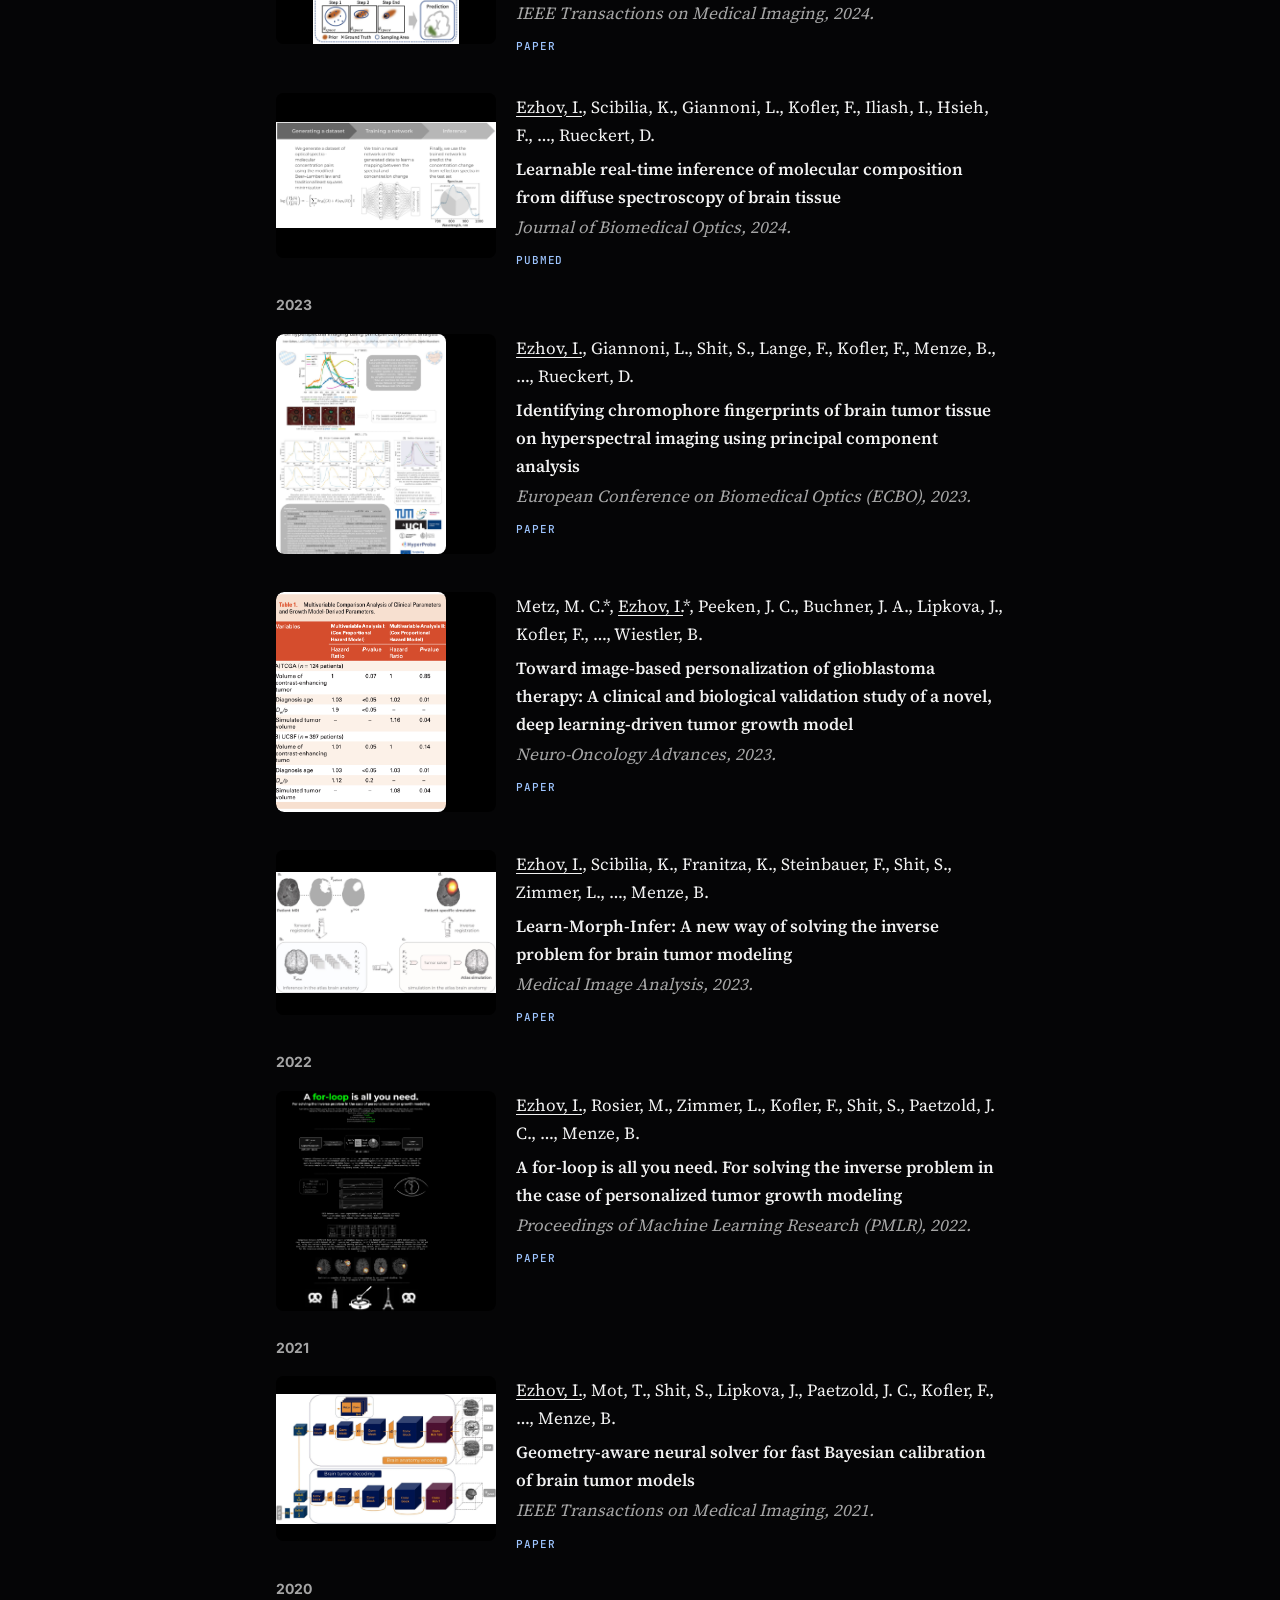
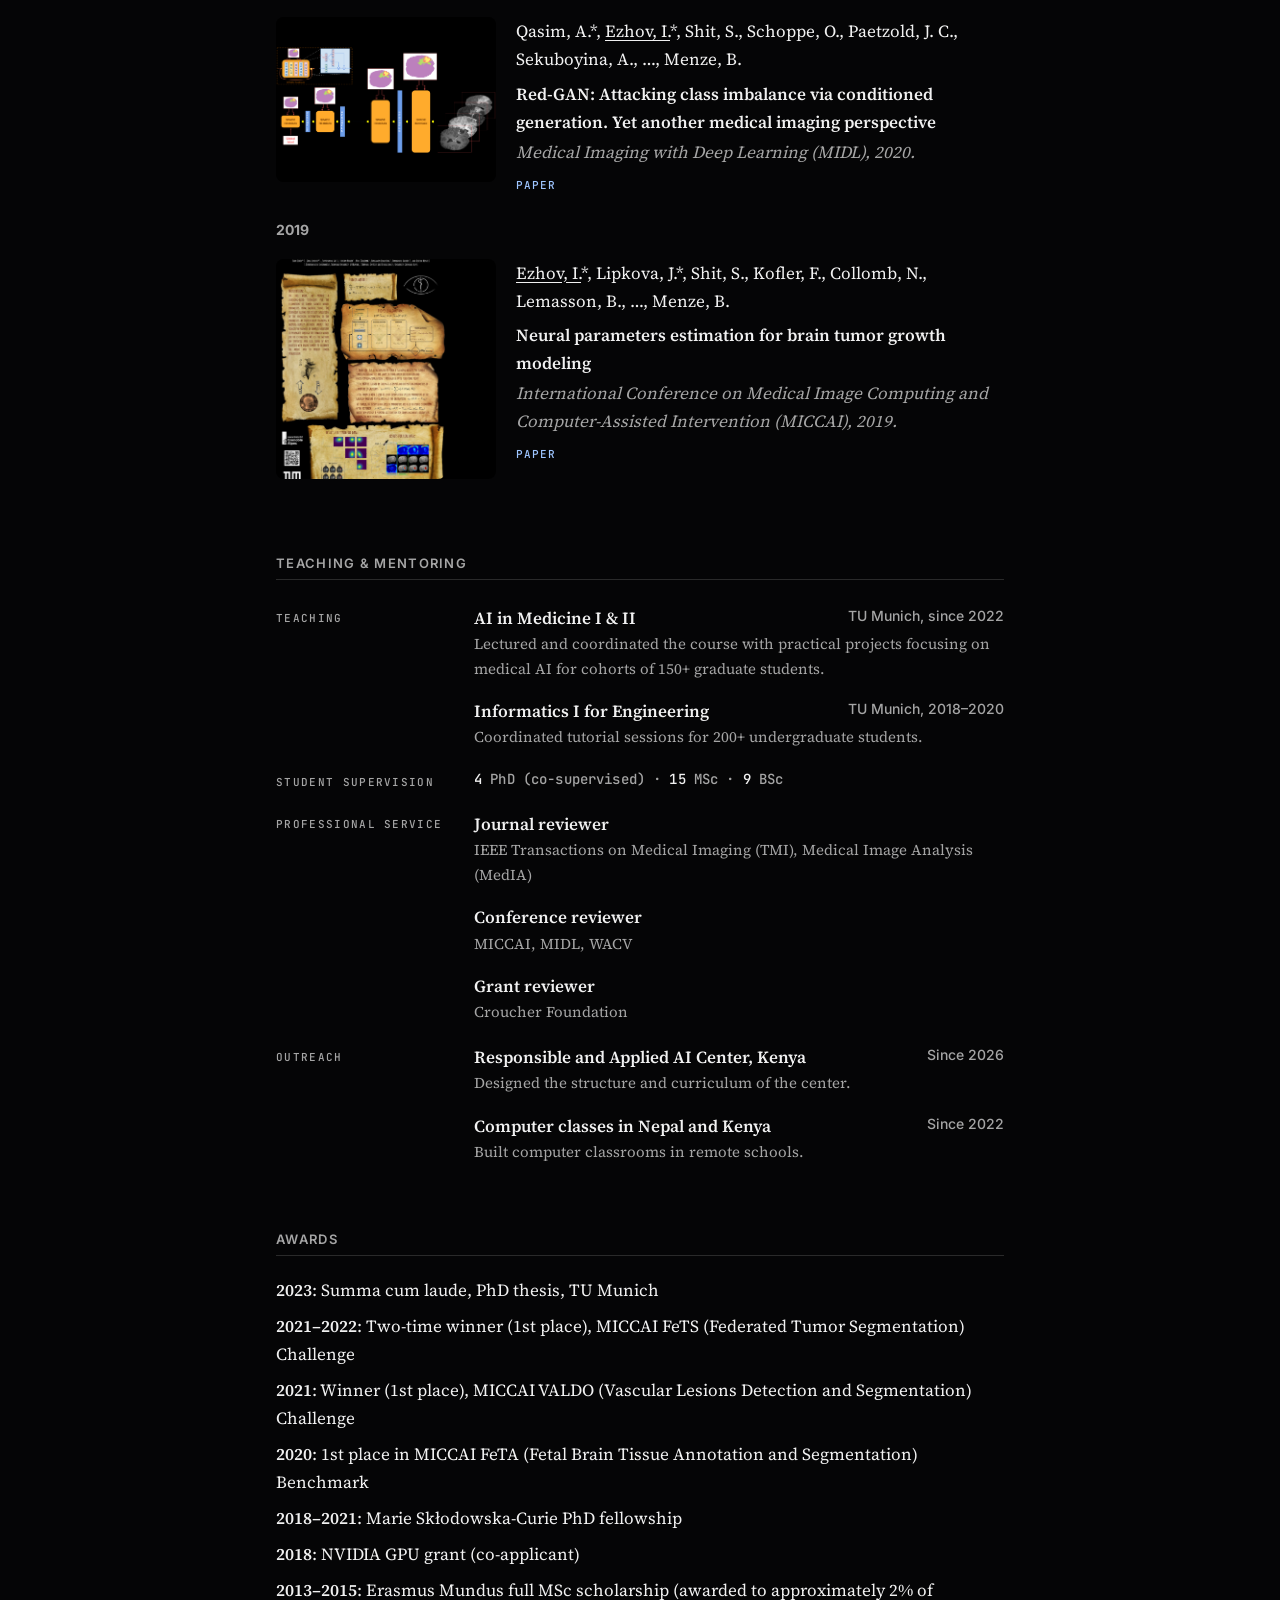
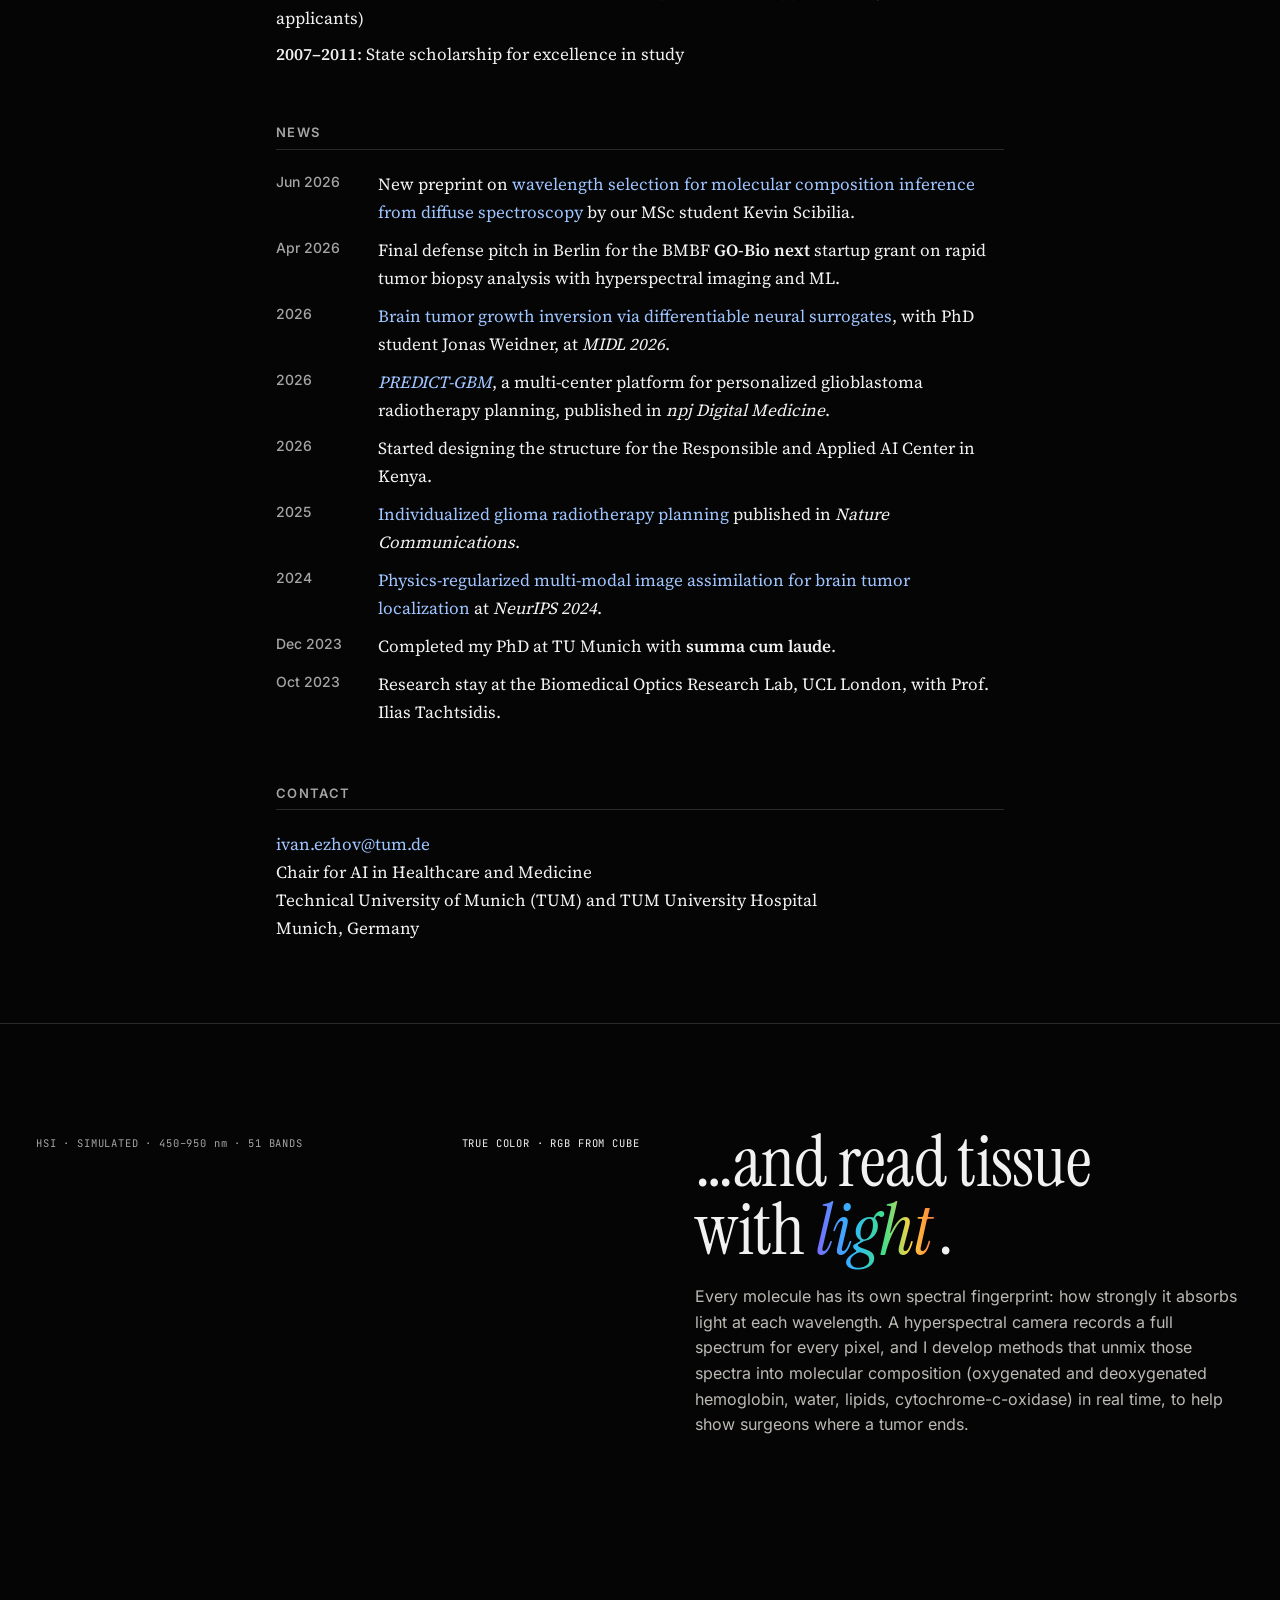
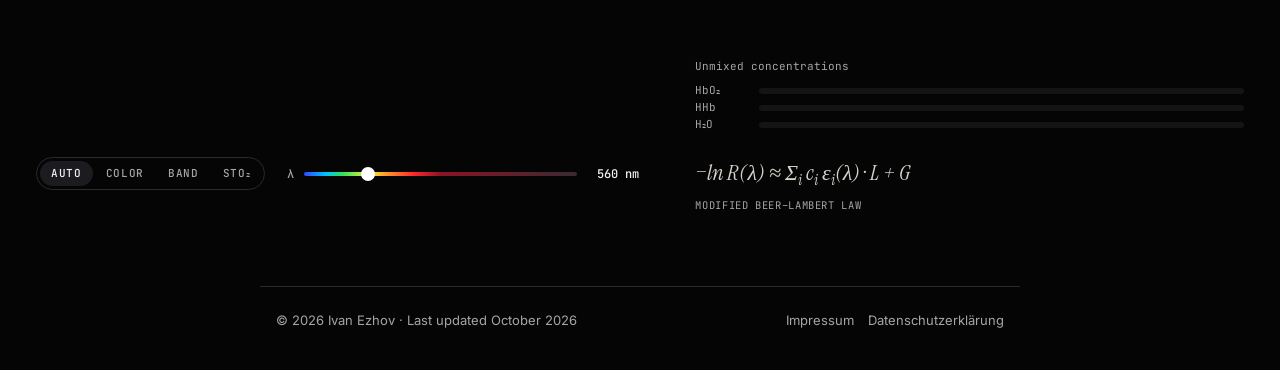
==== commit b6c45008: "Update index.html" ====
--- a/index.html
+++ b/index.html
@@ -719,7 +719,7 @@
       <li><strong>2021–2022</strong>: Two-time winner (1st place), MICCAI FeTS (Federated Tumor Segmentation) Challenge</li>
       <li><strong>2021</strong>: Winner (1st place), MICCAI VALDO (Vascular Lesions Detection and Segmentation) Challenge</li>
       <li><strong>2020</strong>: 1st place in MICCAI FeTA (Fetal Brain Tissue Annotation and Segmentation) Benchmark</li>
-      <li><strong>2018–2022</strong>: Marie Skłodowska-Curie PhD fellowship</li>
+      <li><strong>2018–2021</strong>: Marie Skłodowska-Curie PhD fellowship</li>
       <li><strong>2018</strong>: NVIDIA GPU grant (co-applicant)</li>
       <li><strong>2013–2015</strong>: Erasmus Mundus full MSc scholarship (awarded to approximately 2% of applicants)</li>
       <li><strong>2007–2011</strong>: State scholarship for excellence in study</li>
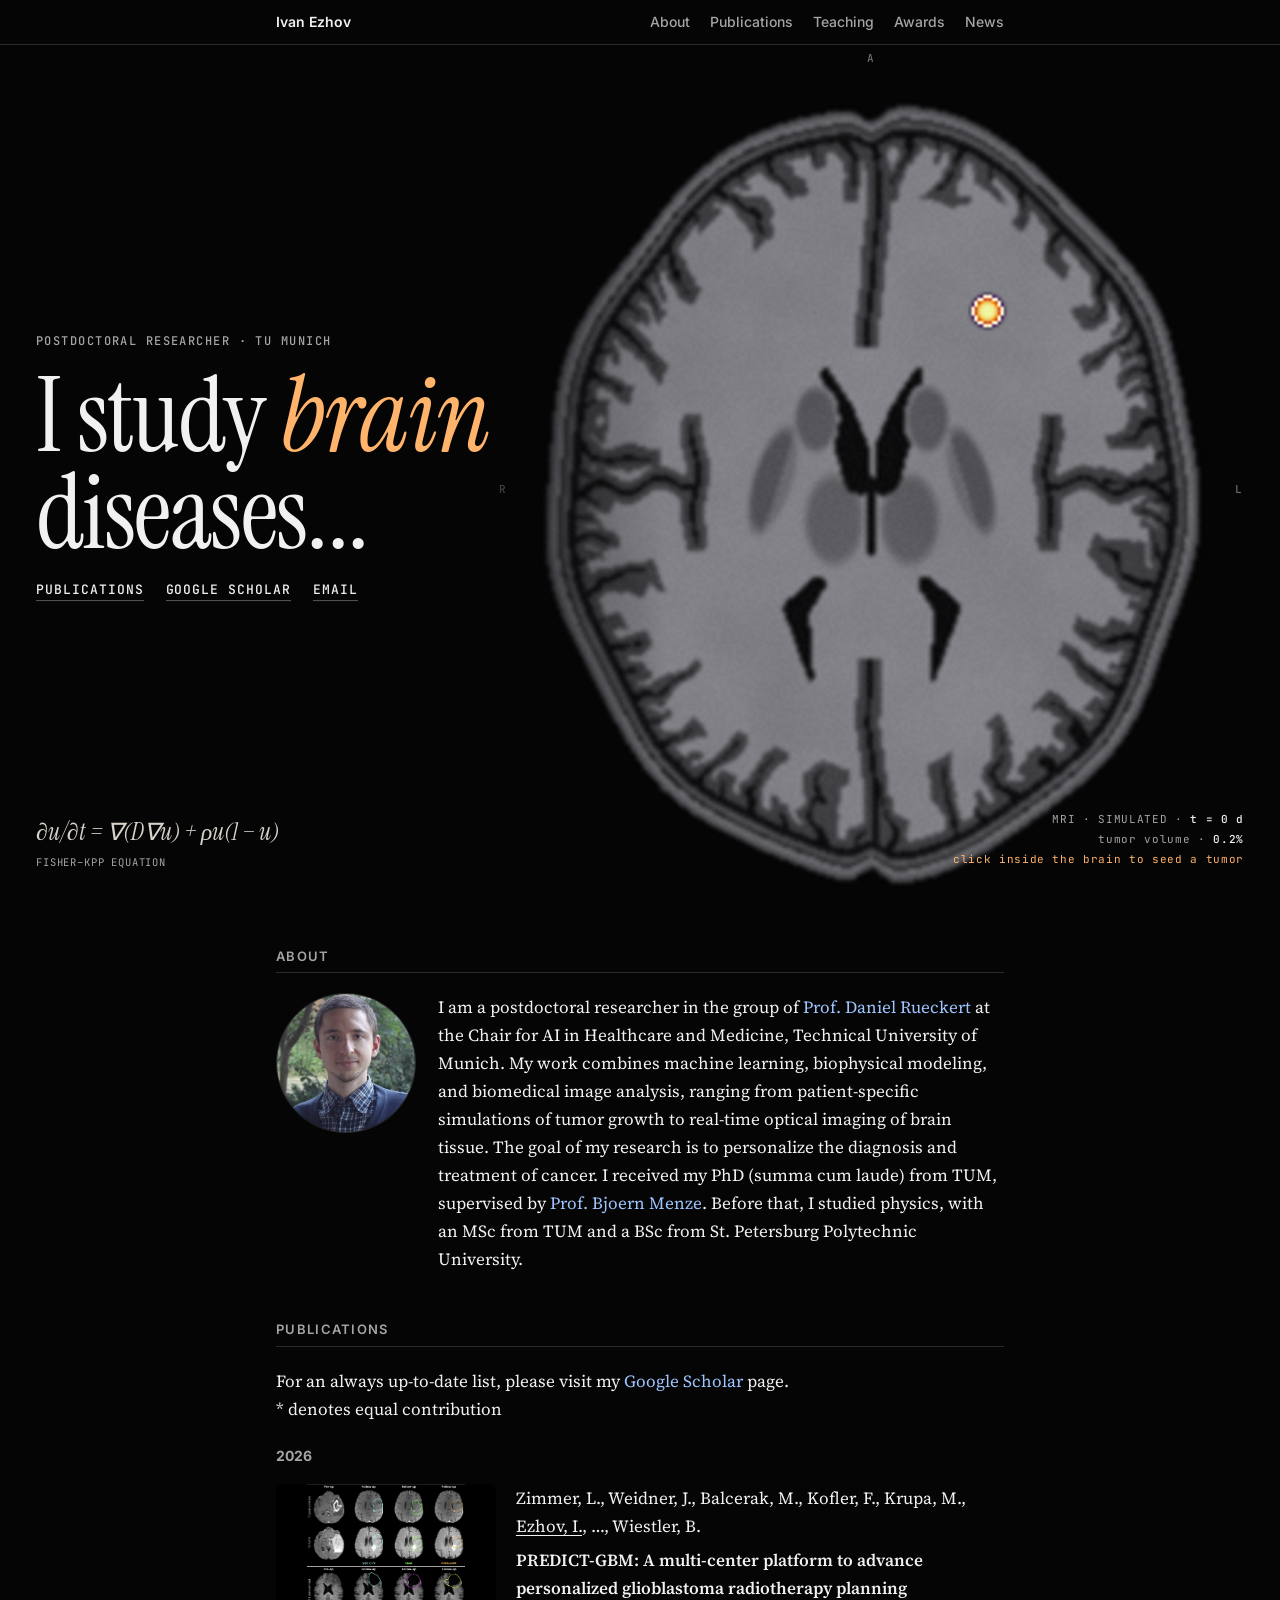
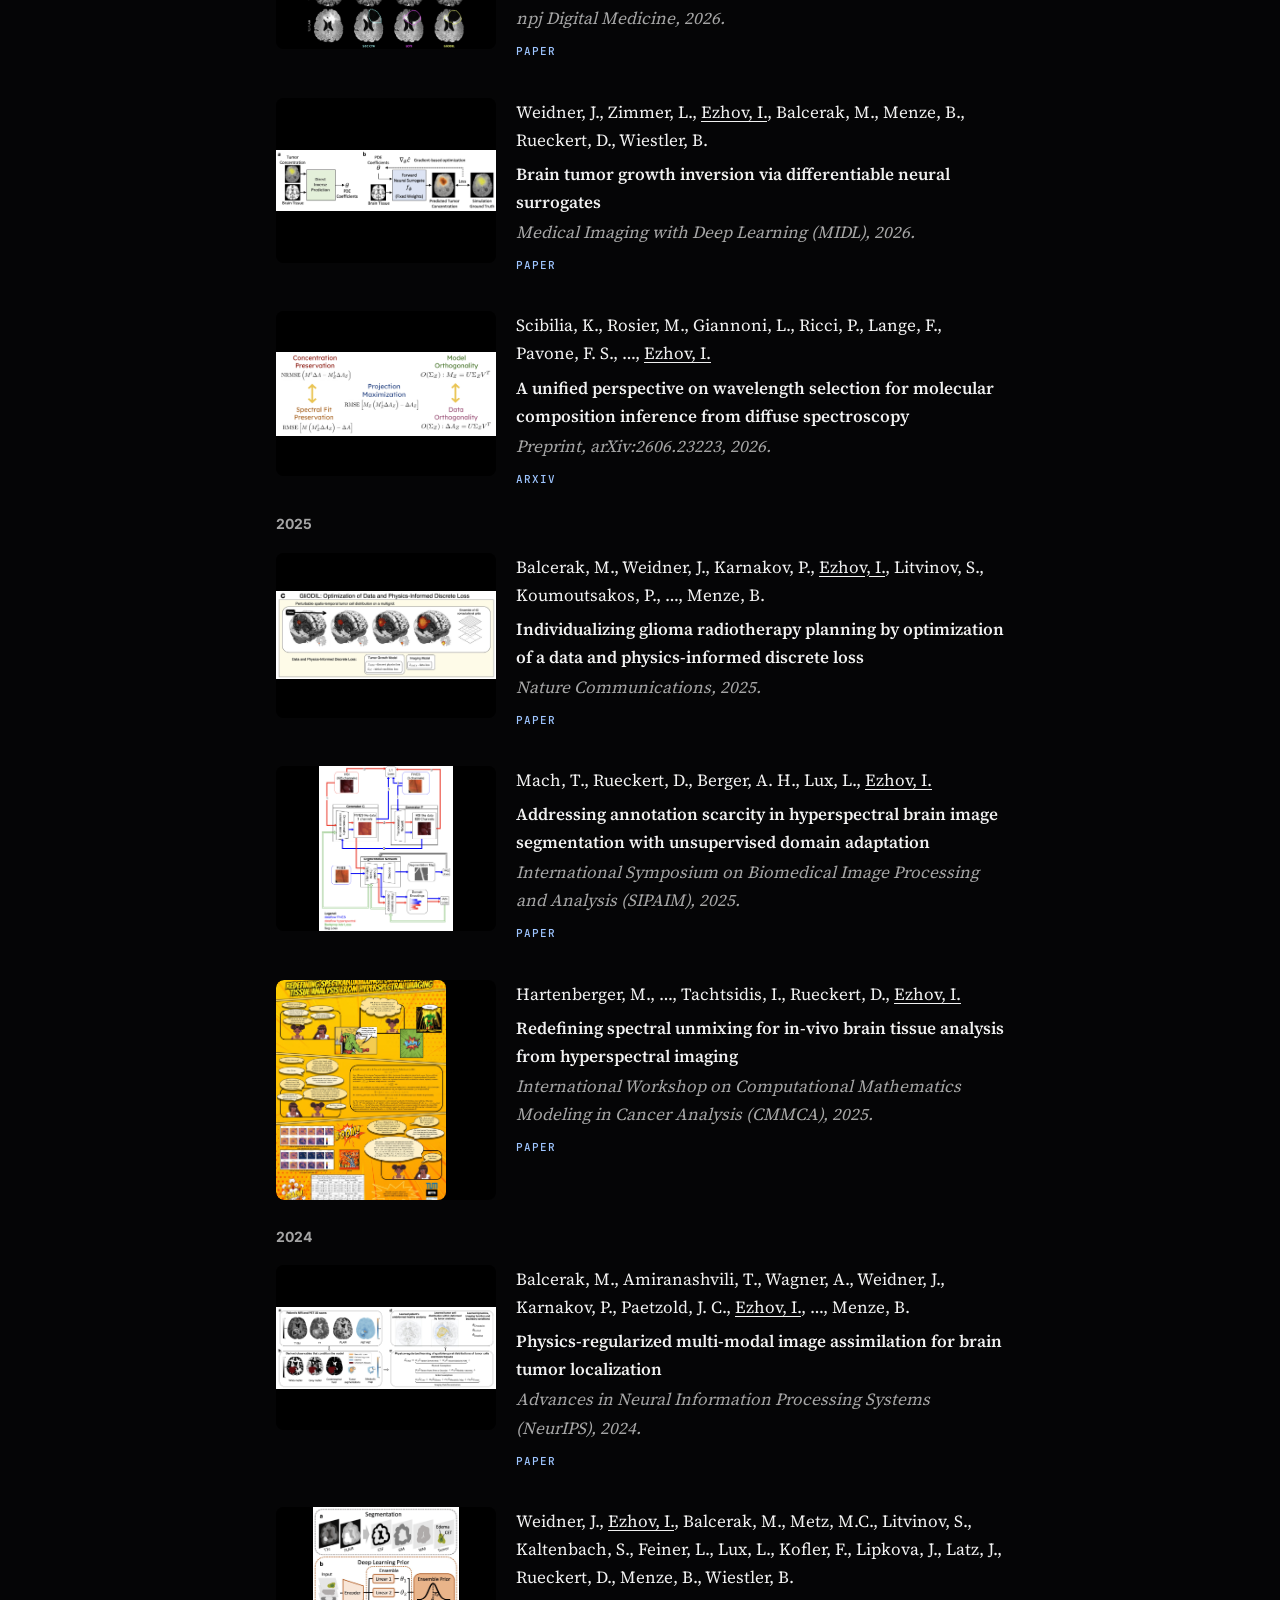
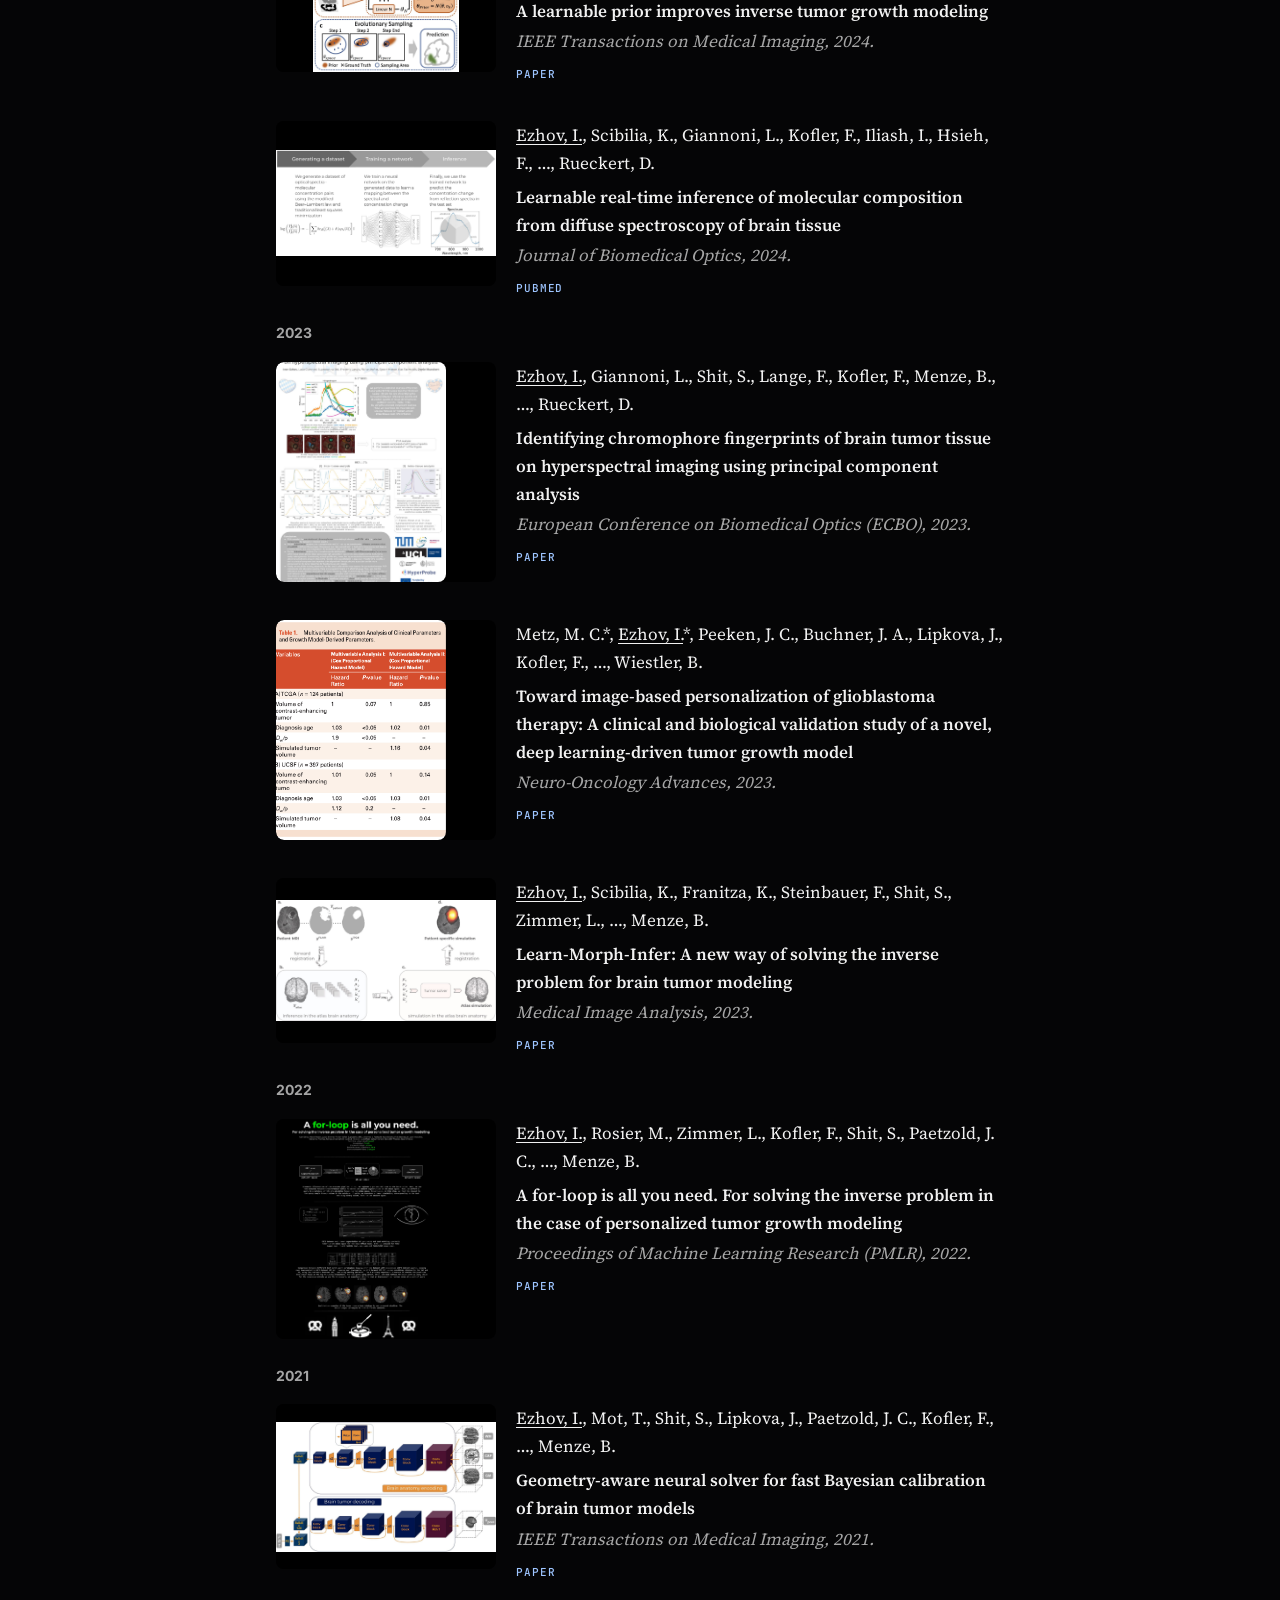
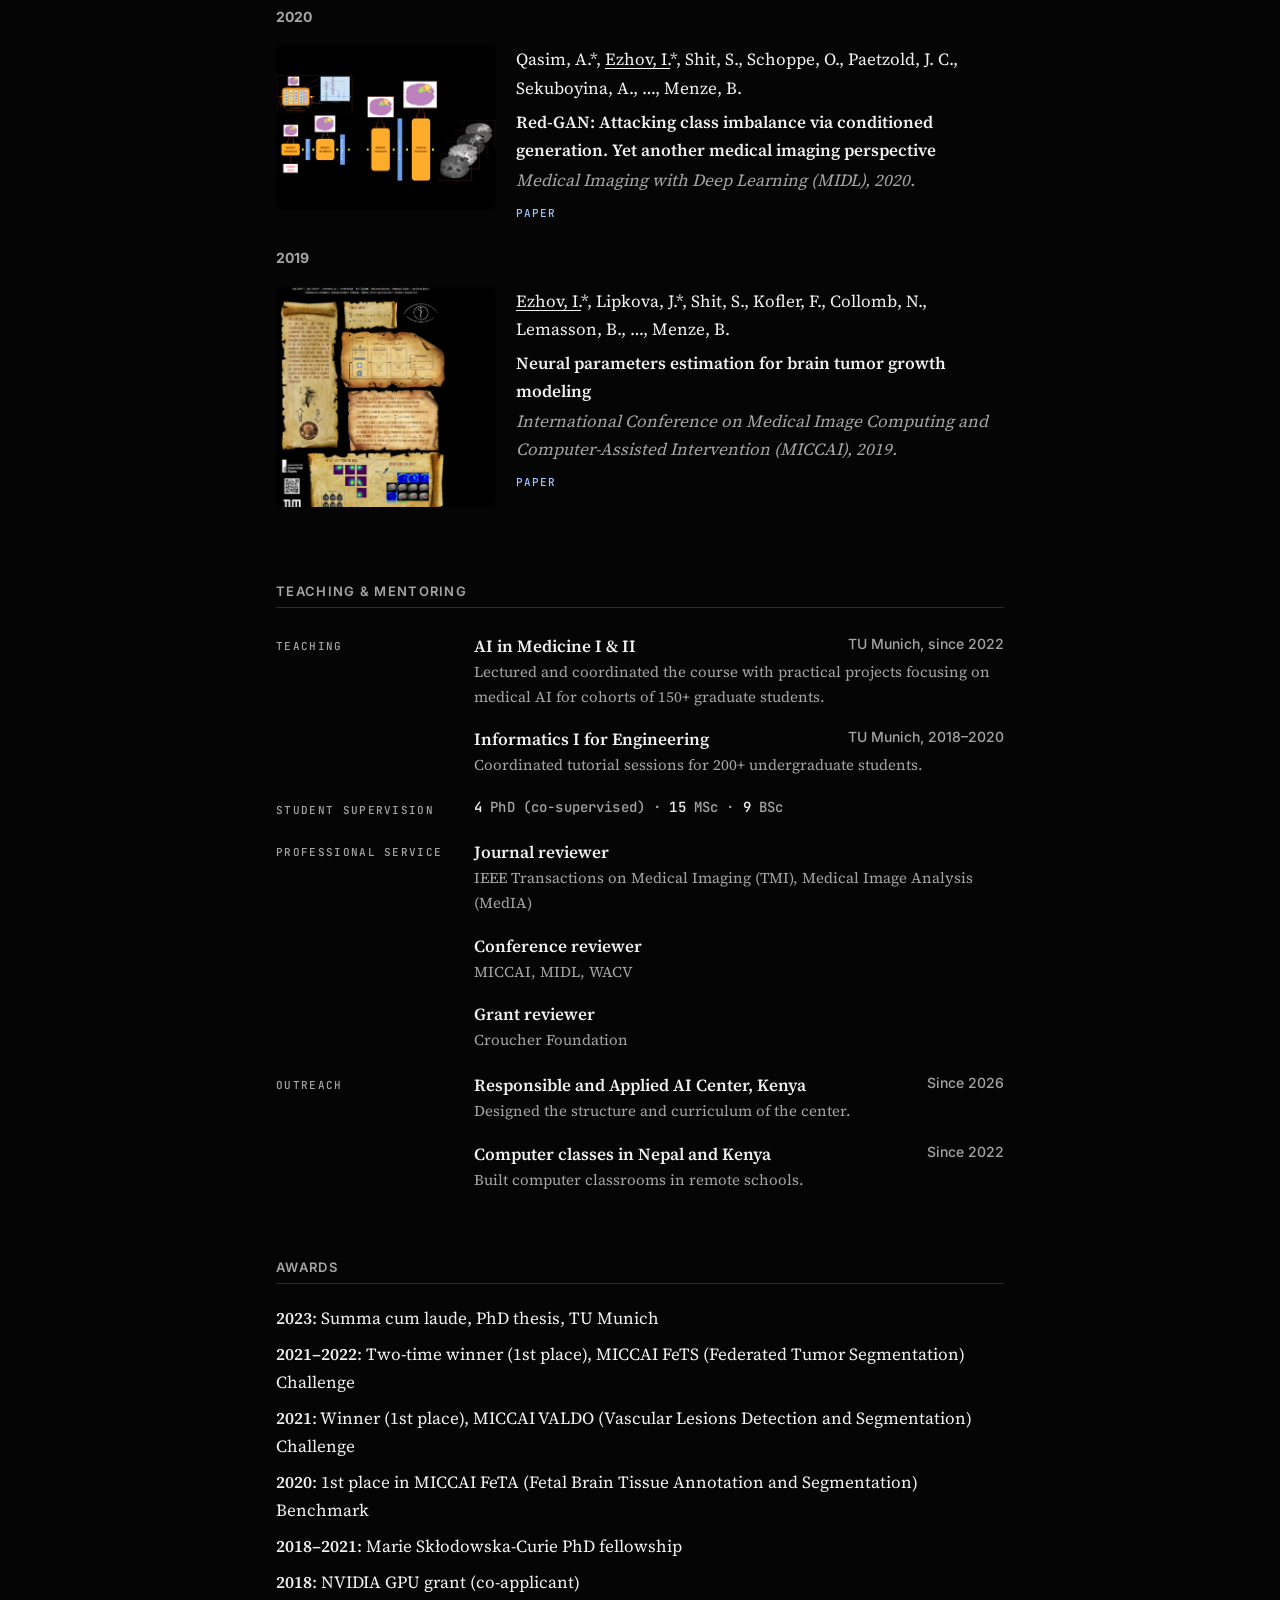
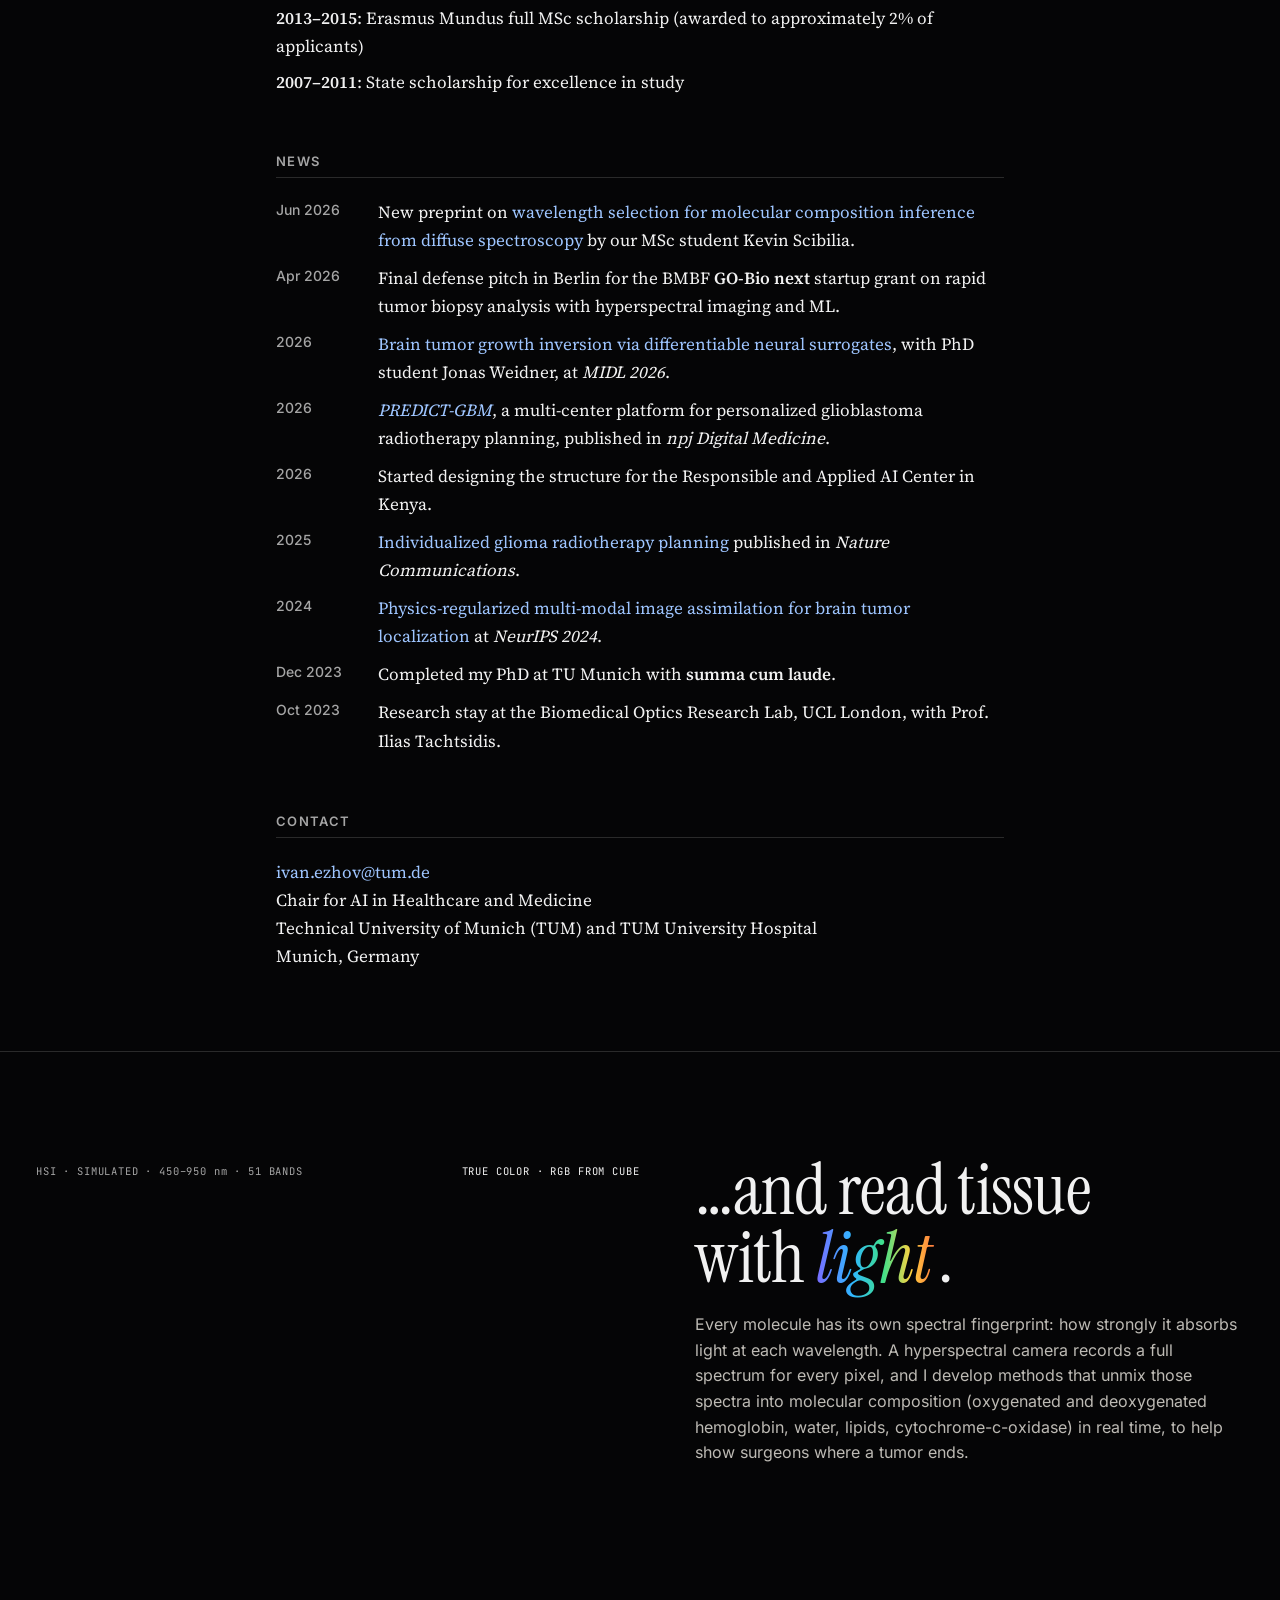
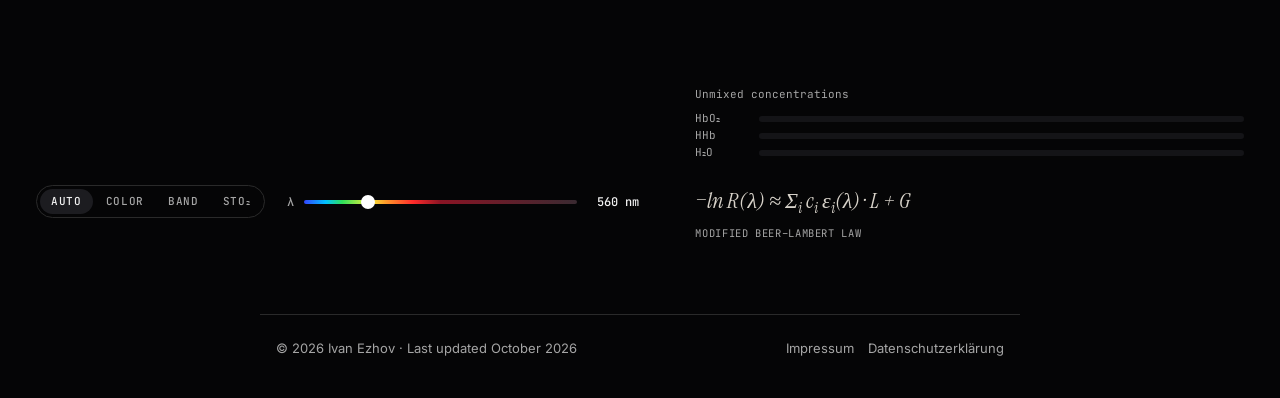
==== commit 17e7448f: "Revise research description in index.html Updated research description to emphasize machine learning" ====
--- a/index.html
+++ b/index.html
@@ -419,8 +419,8 @@
       <img src="ivan.jpg" alt="Portrait of Ivan Ezhov">
       <p>
         I am a postdoctoral researcher in the group of <a href="https://scholar.google.de/citations?user=H0O0WnQAAAAJ&hl=en">Prof. Daniel Rueckert</a> at the Chair for AI in Healthcare and Medicine, Technical University of Munich. 
-        My work combines biophysical modeling, inverse problems, and machine learning, ranging from patient-specific simulations of tumor growth to real-time optical imaging of brain tissue. 
-        The goal of my research is to personalize radiotherapy planning and neurosurgery. 
+        My work combines machine learning, biophysical modeling, and biomedical image analysis, ranging from patient-specific simulations of tumor growth to real-time optical imaging of brain tissue. 
+        The goal of my research is to personalize the diagnosis and treatment of cancer. 
         I received my PhD (summa cum laude) from TUM, supervised by <a href="https://scholar.google.de/citations?user=Kv2QrQgAAAAJ&hl=en">Prof. Bjoern Menze</a>.
         Before that, I studied physics, with an MSc from TUM and a BSc from St. Petersburg Polytechnic University.
       </p>
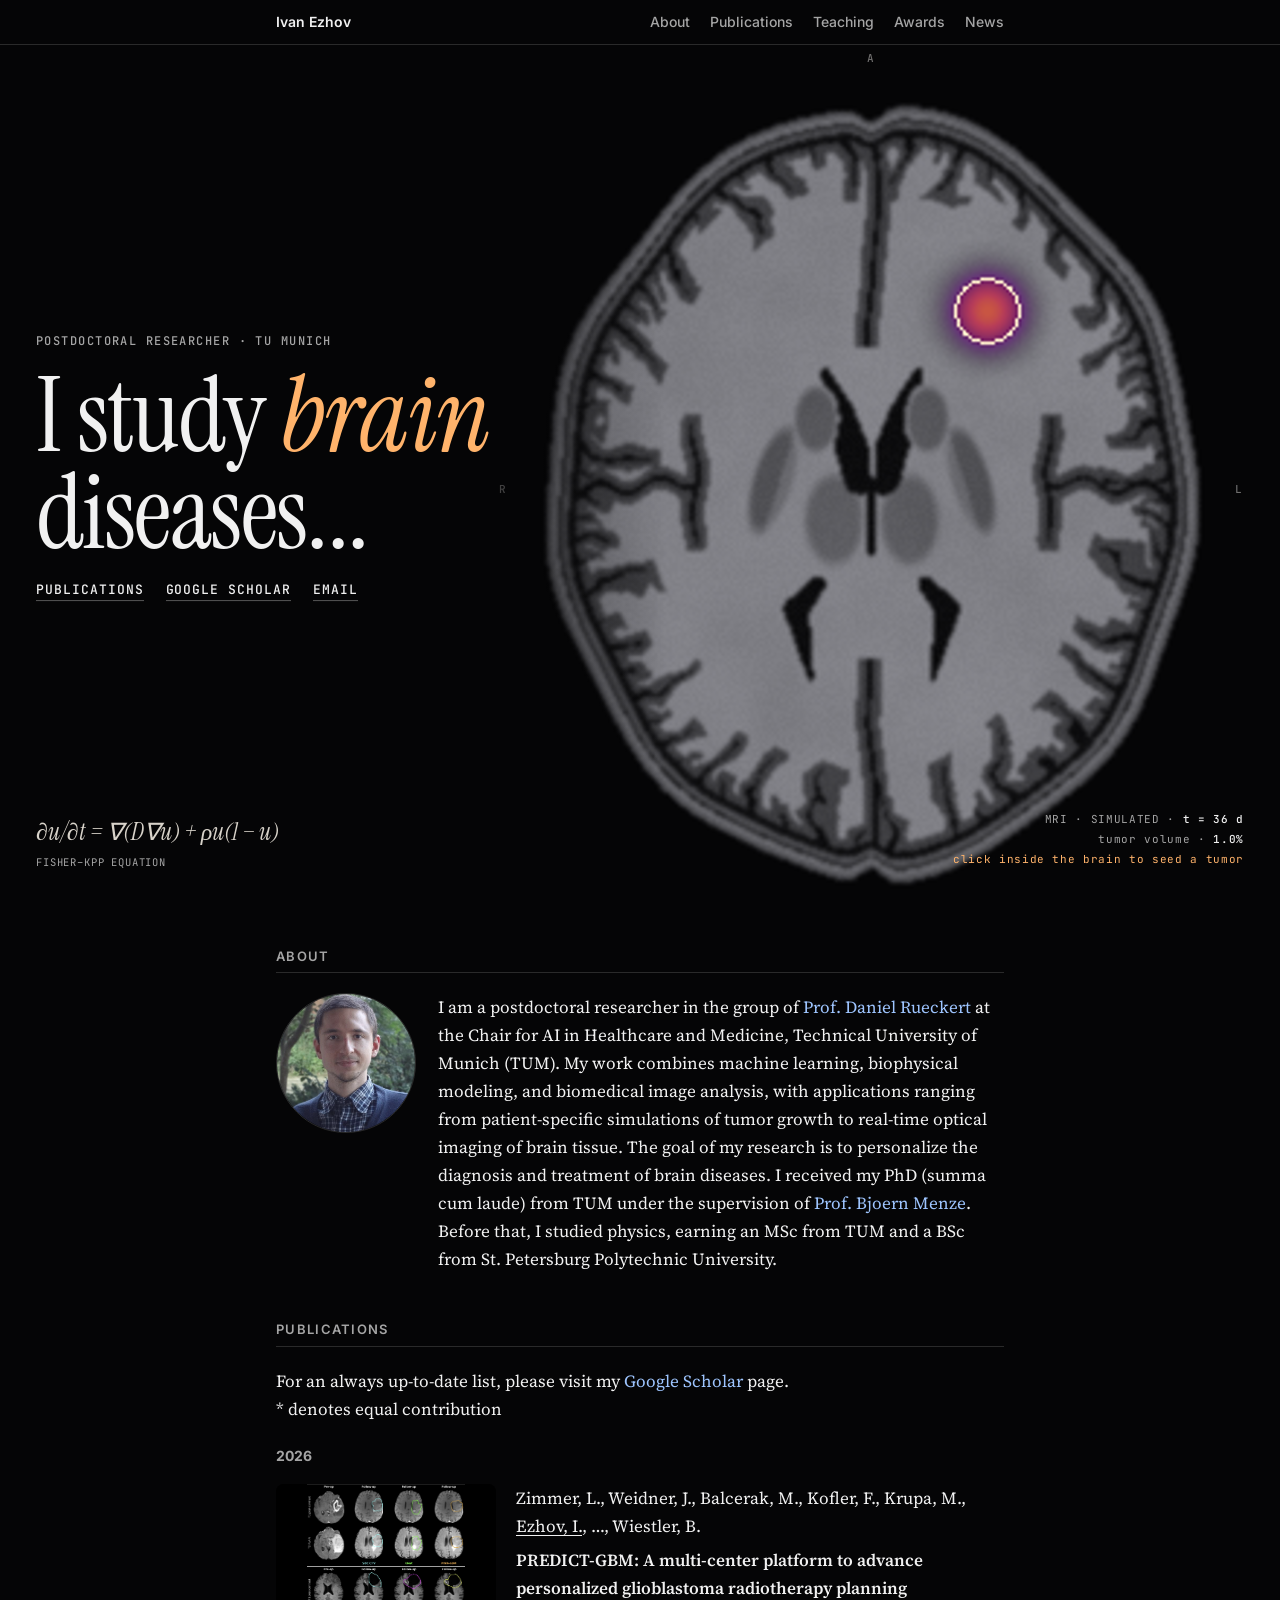
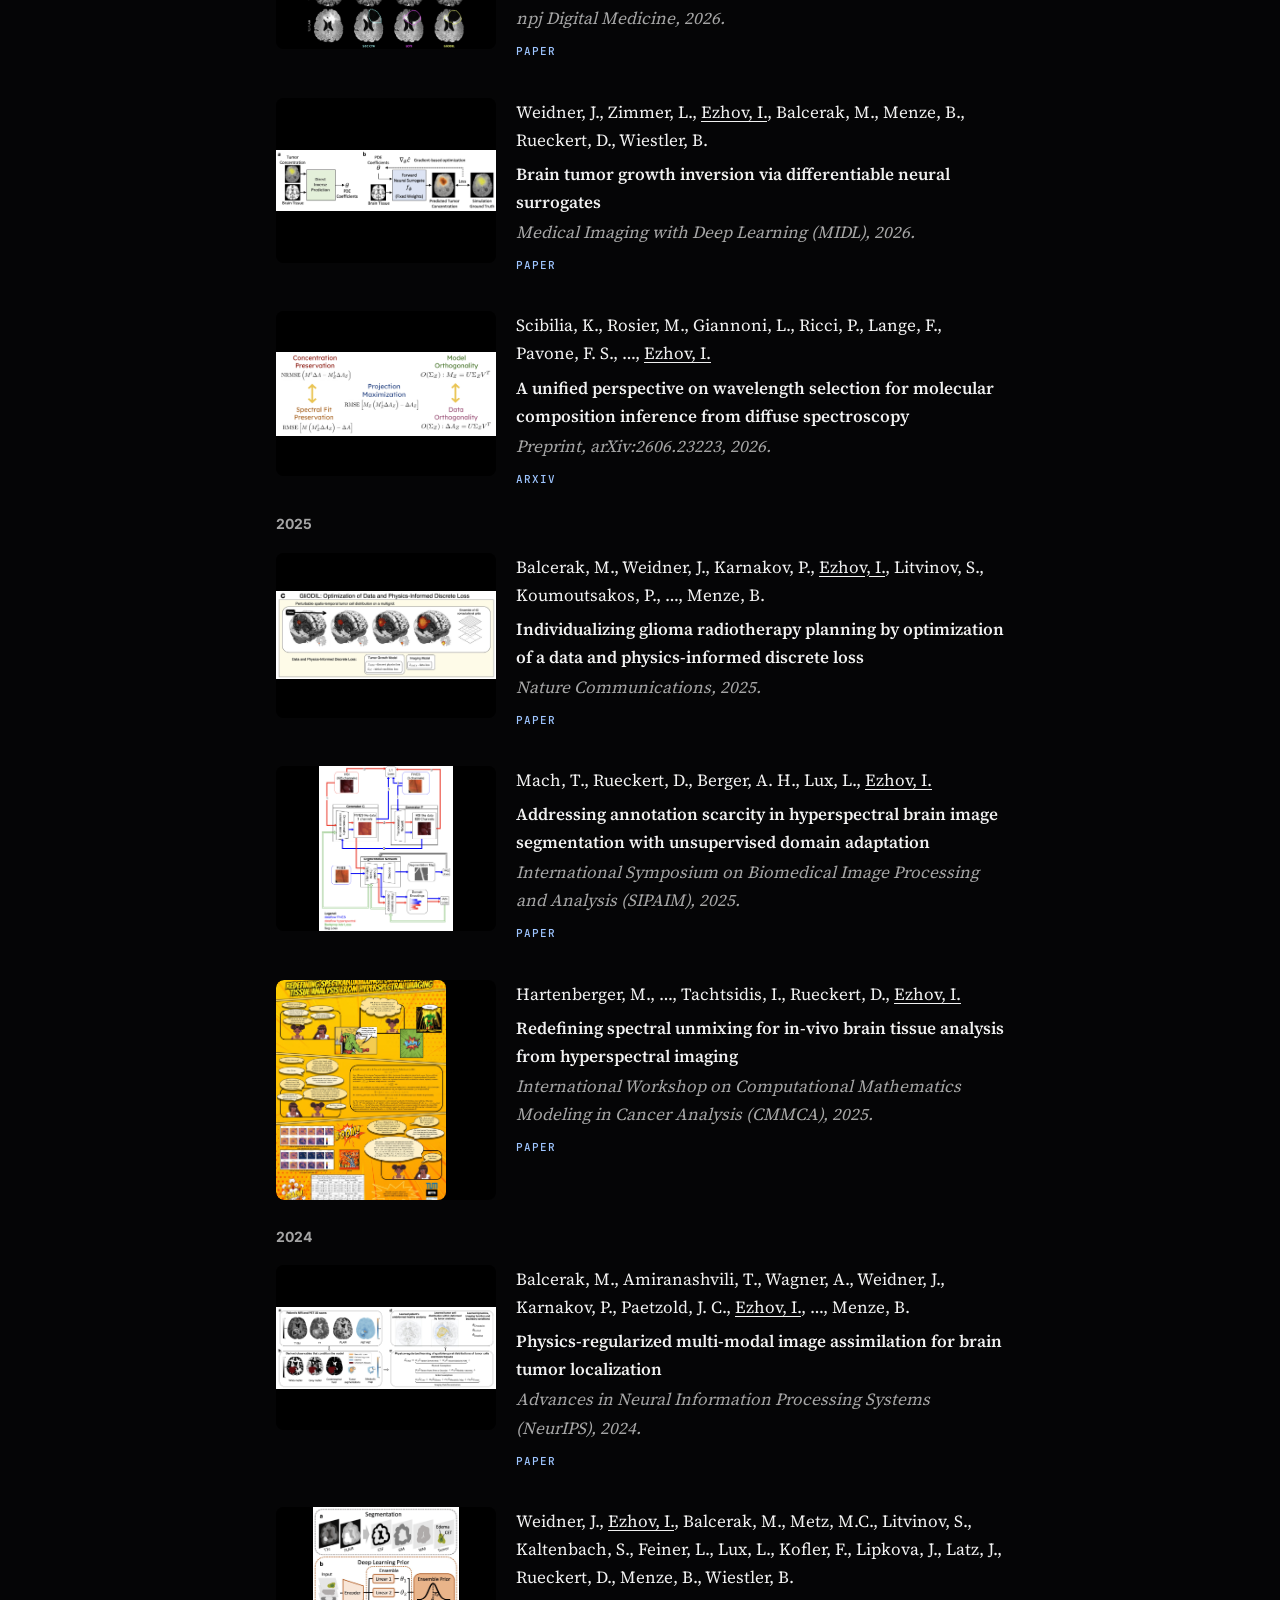
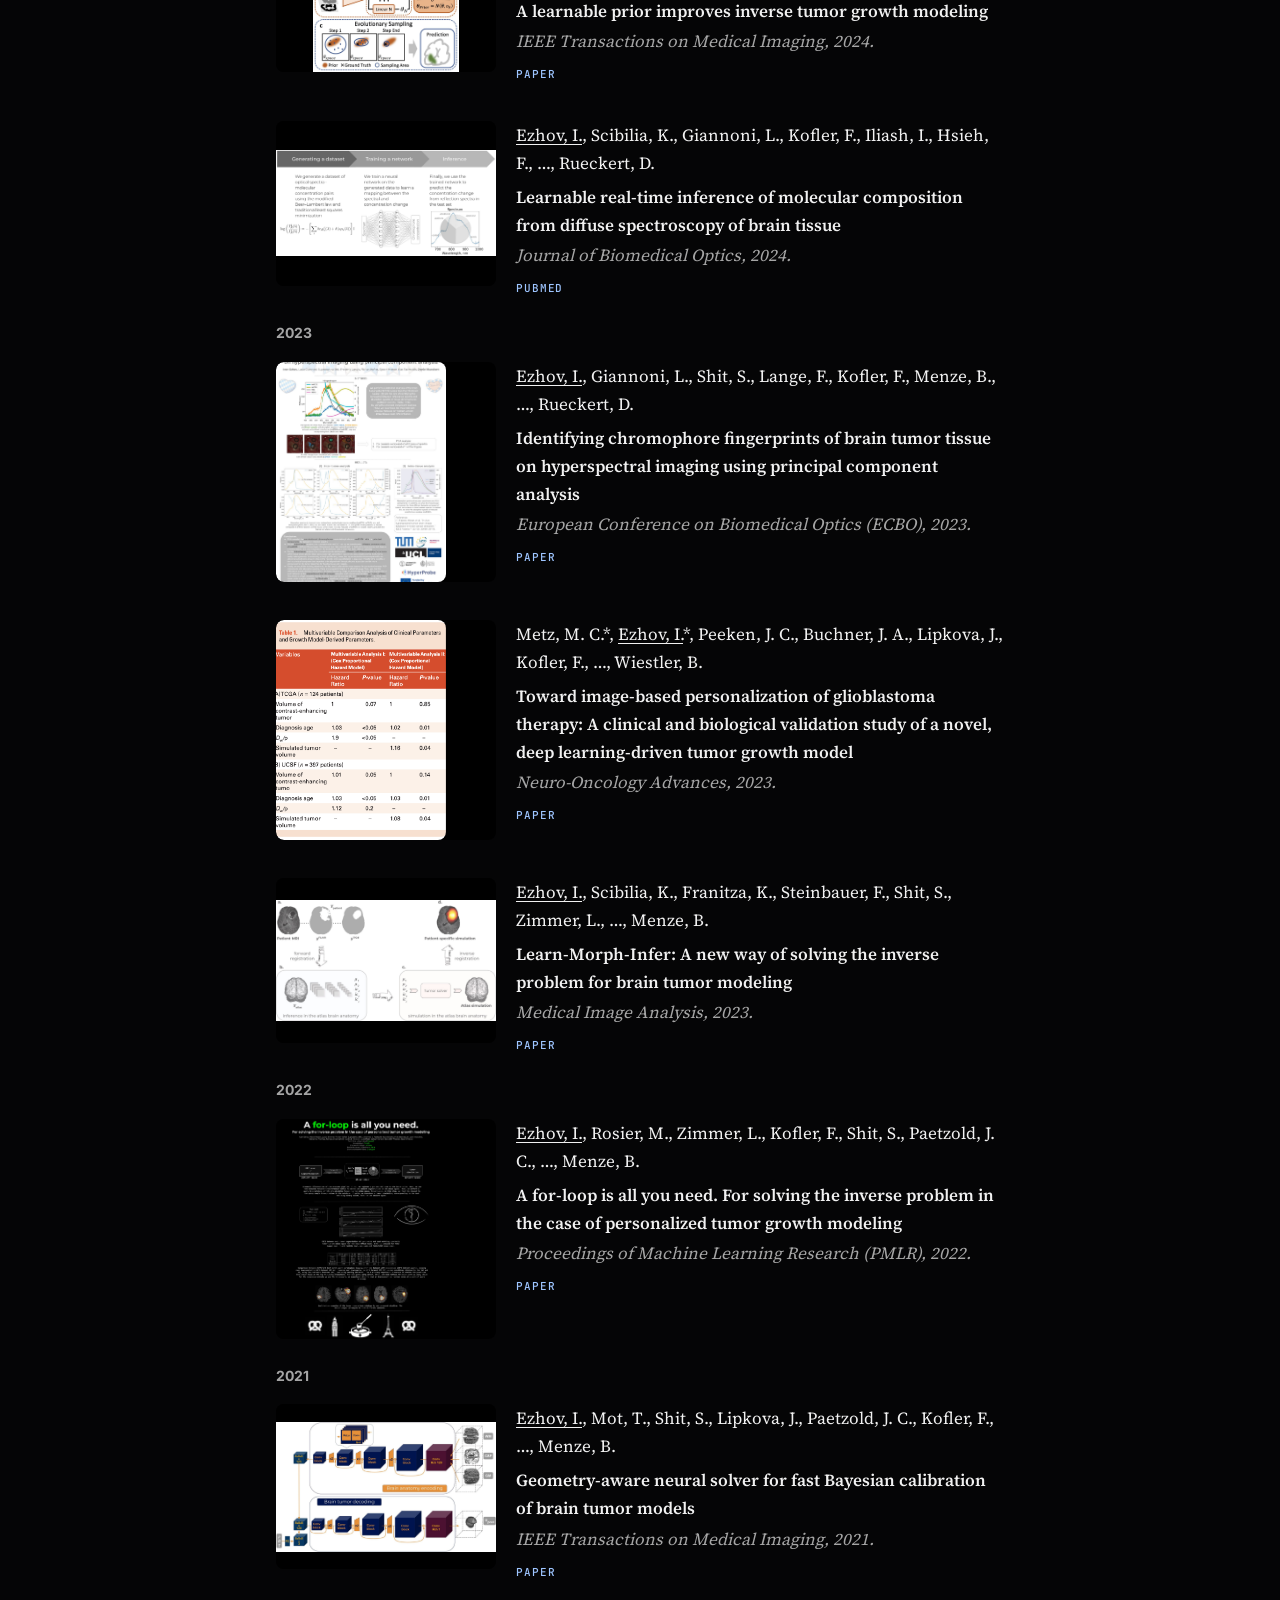
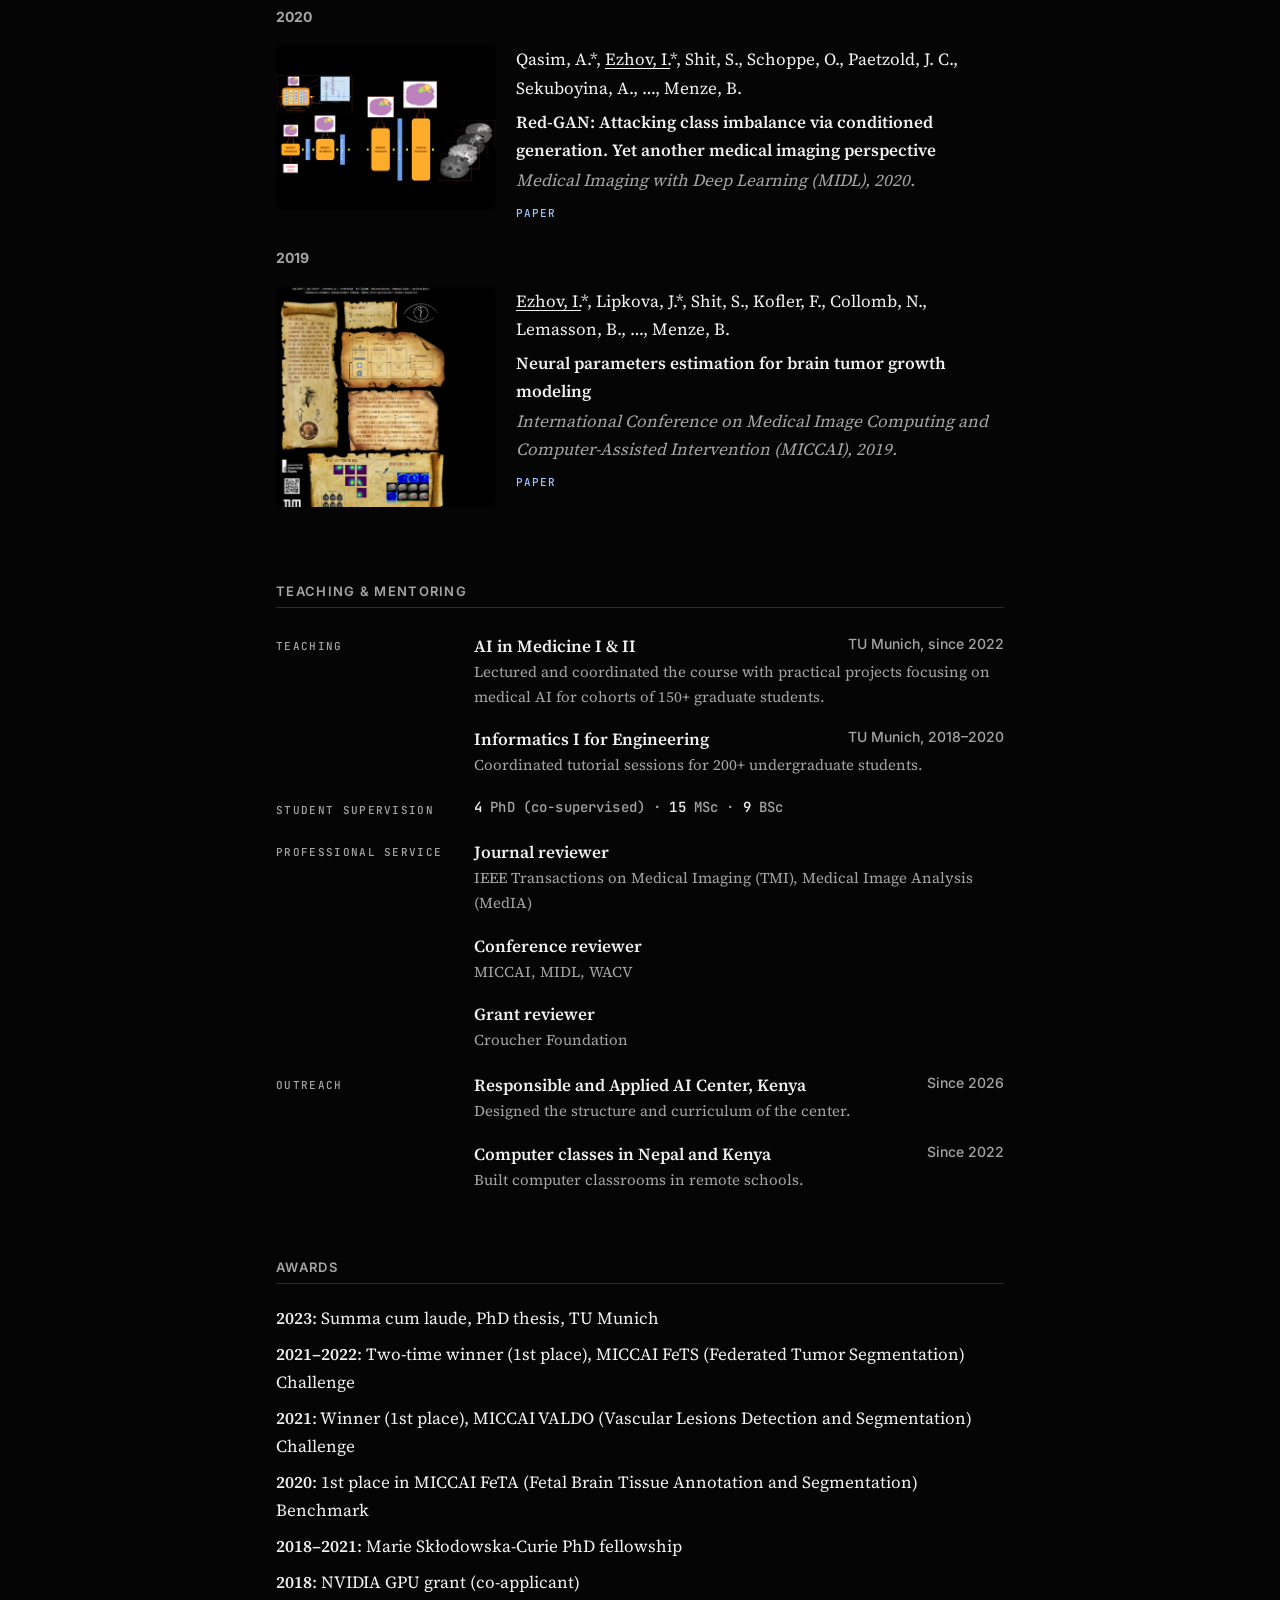
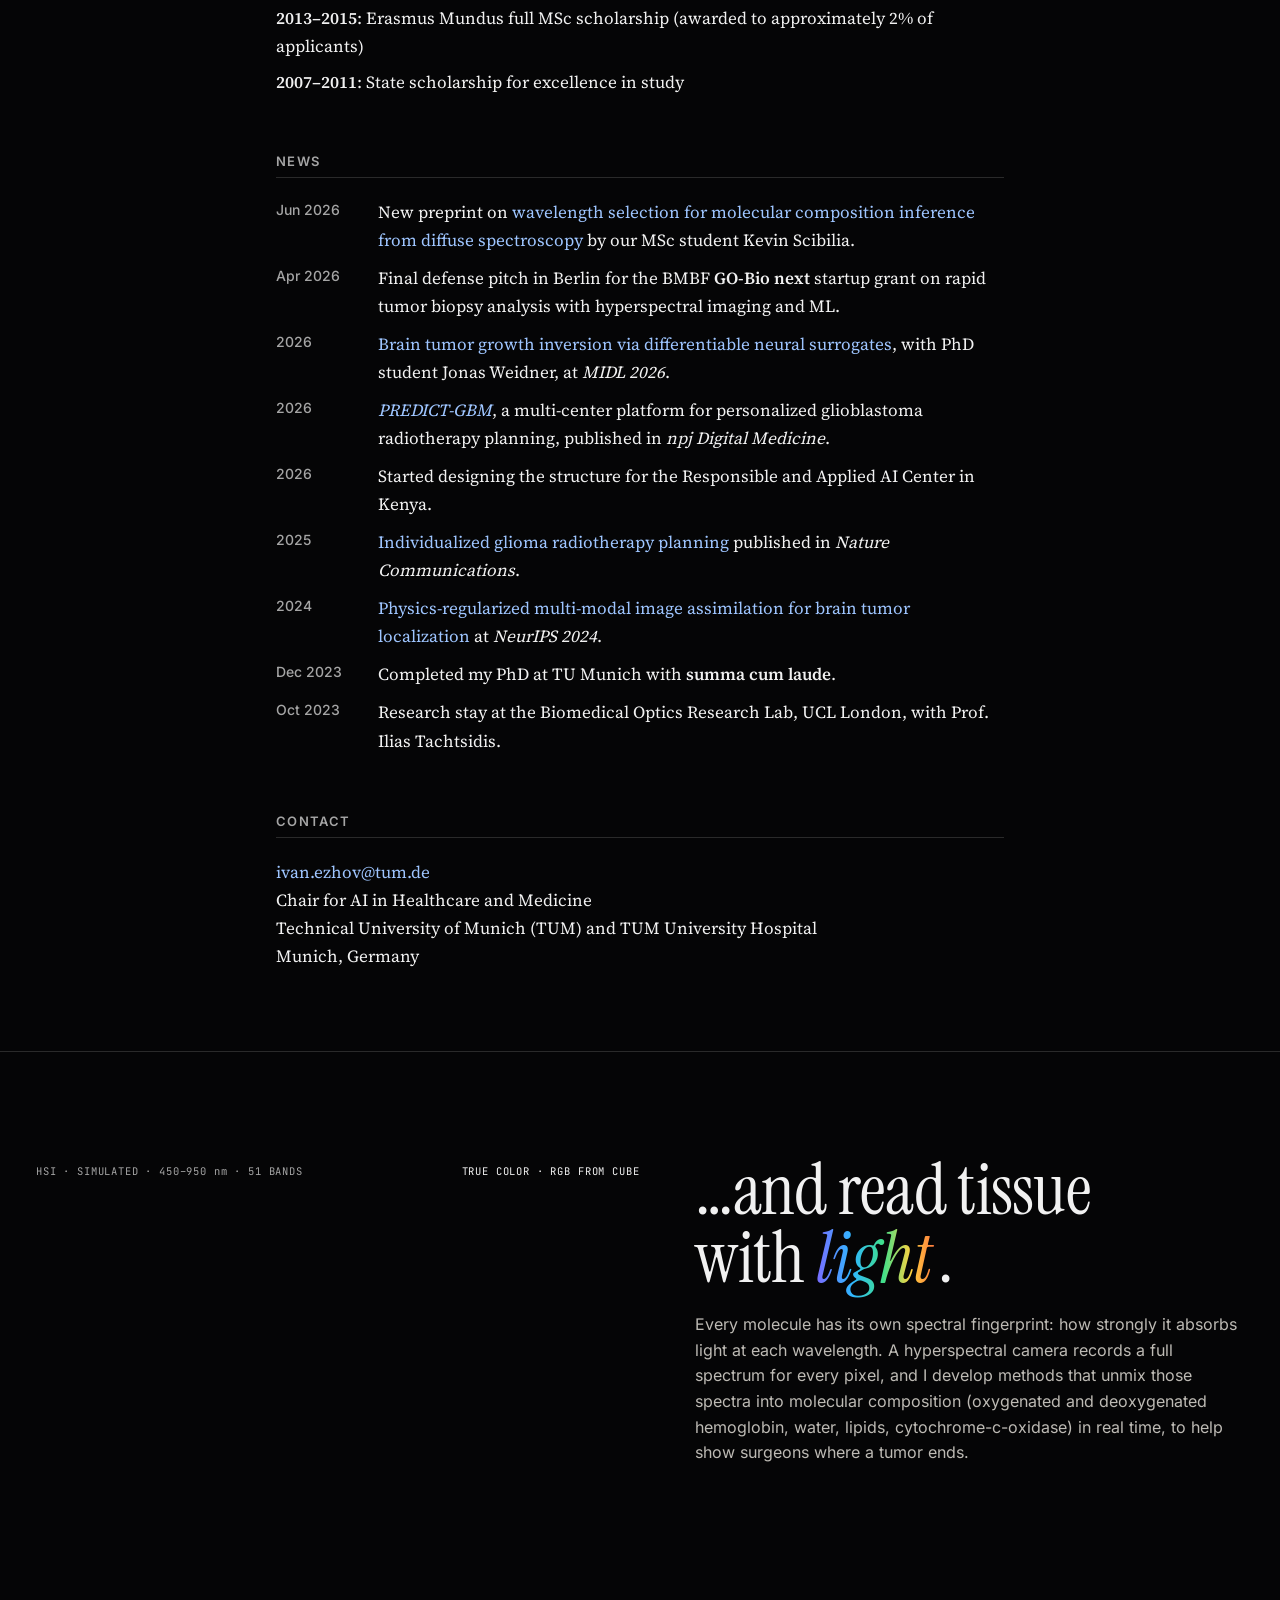
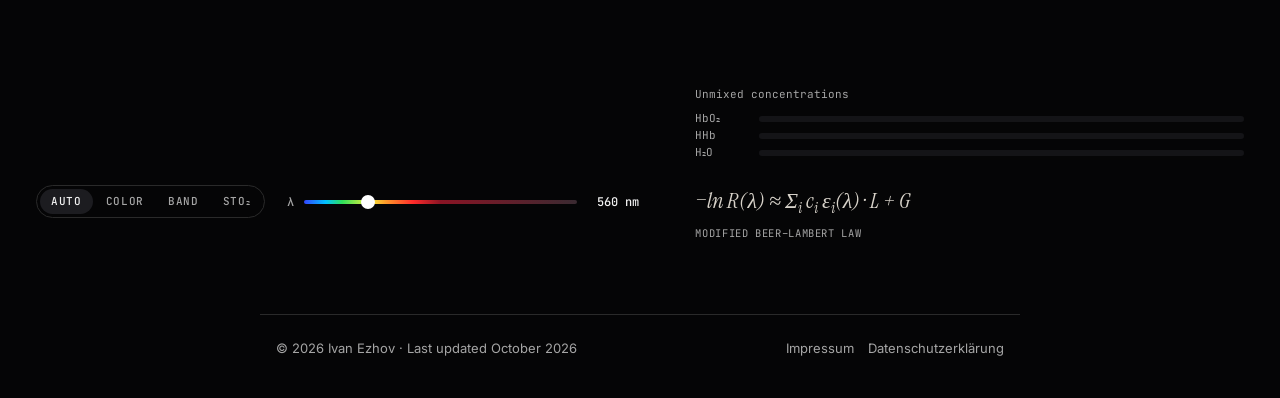
==== commit 63783c12: "Revise researcher bio in index.html Updated the research description for clarity and specificity." ====
--- a/index.html
+++ b/index.html
@@ -418,11 +418,11 @@
     <div class="about">
       <img src="ivan.jpg" alt="Portrait of Ivan Ezhov">
       <p>
-        I am a postdoctoral researcher in the group of <a href="https://scholar.google.de/citations?user=H0O0WnQAAAAJ&hl=en">Prof. Daniel Rueckert</a> at the Chair for AI in Healthcare and Medicine, Technical University of Munich. 
-        My work combines machine learning, biophysical modeling, and biomedical image analysis, ranging from patient-specific simulations of tumor growth to real-time optical imaging of brain tissue. 
-        The goal of my research is to personalize the diagnosis and treatment of cancer. 
-        I received my PhD (summa cum laude) from TUM, supervised by <a href="https://scholar.google.de/citations?user=Kv2QrQgAAAAJ&hl=en">Prof. Bjoern Menze</a>.
-        Before that, I studied physics, with an MSc from TUM and a BSc from St. Petersburg Polytechnic University.
+        I am a postdoctoral researcher in the group of <a href="https://scholar.google.de/citations?user=H0O0WnQAAAAJ&amp;hl=en">Prof. Daniel Rueckert</a> at the Chair for AI in Healthcare and Medicine, Technical University of Munich (TUM).
+        My work combines machine learning, biophysical modeling, and biomedical image analysis, with applications ranging from patient-specific simulations of tumor growth to real-time optical imaging of brain tissue.
+        The goal of my research is to personalize the diagnosis and treatment of brain diseases.
+        I received my PhD (summa cum laude) from TUM under the supervision of <a href="https://scholar.google.de/citations?user=Kv2QrQgAAAAJ&amp;hl=en">Prof. Bjoern Menze</a>.
+        Before that, I studied physics, earning an MSc from TUM and a BSc from St. Petersburg Polytechnic University.
       </p>
     </div>
   </section>
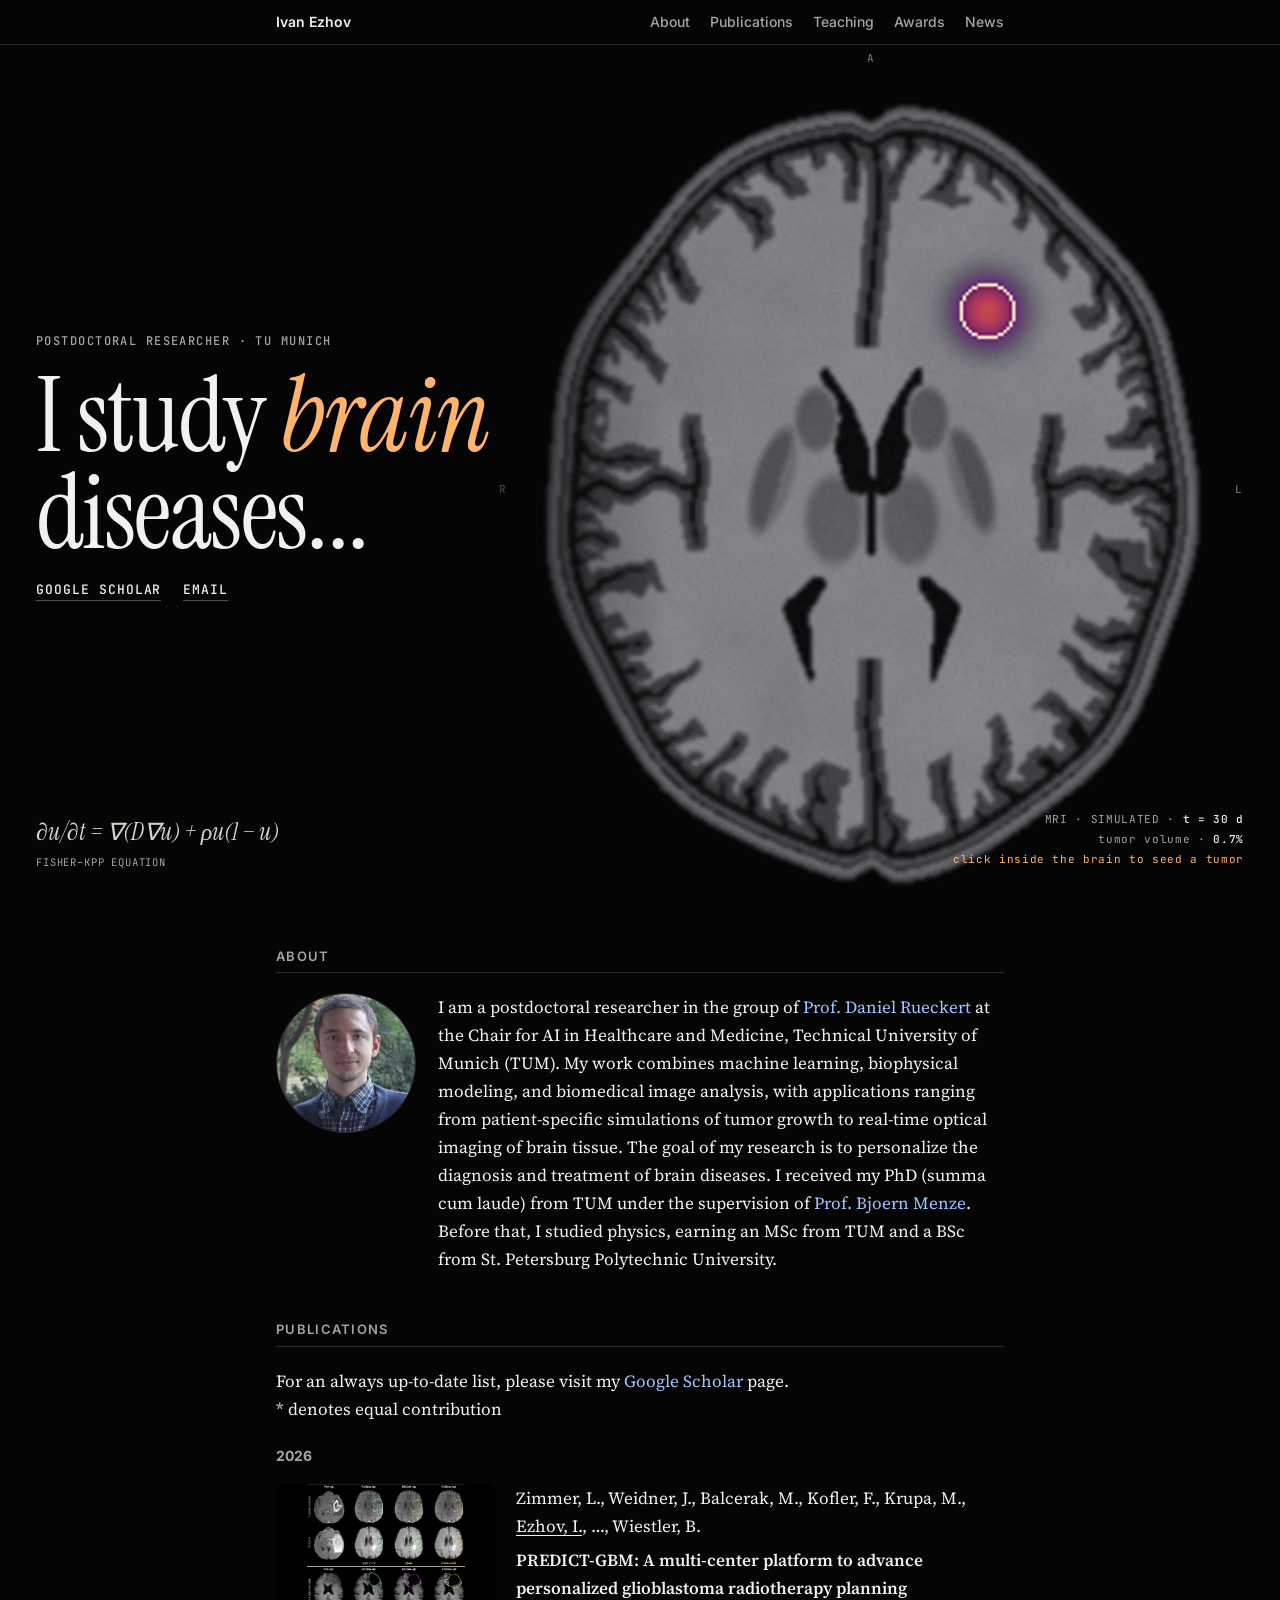
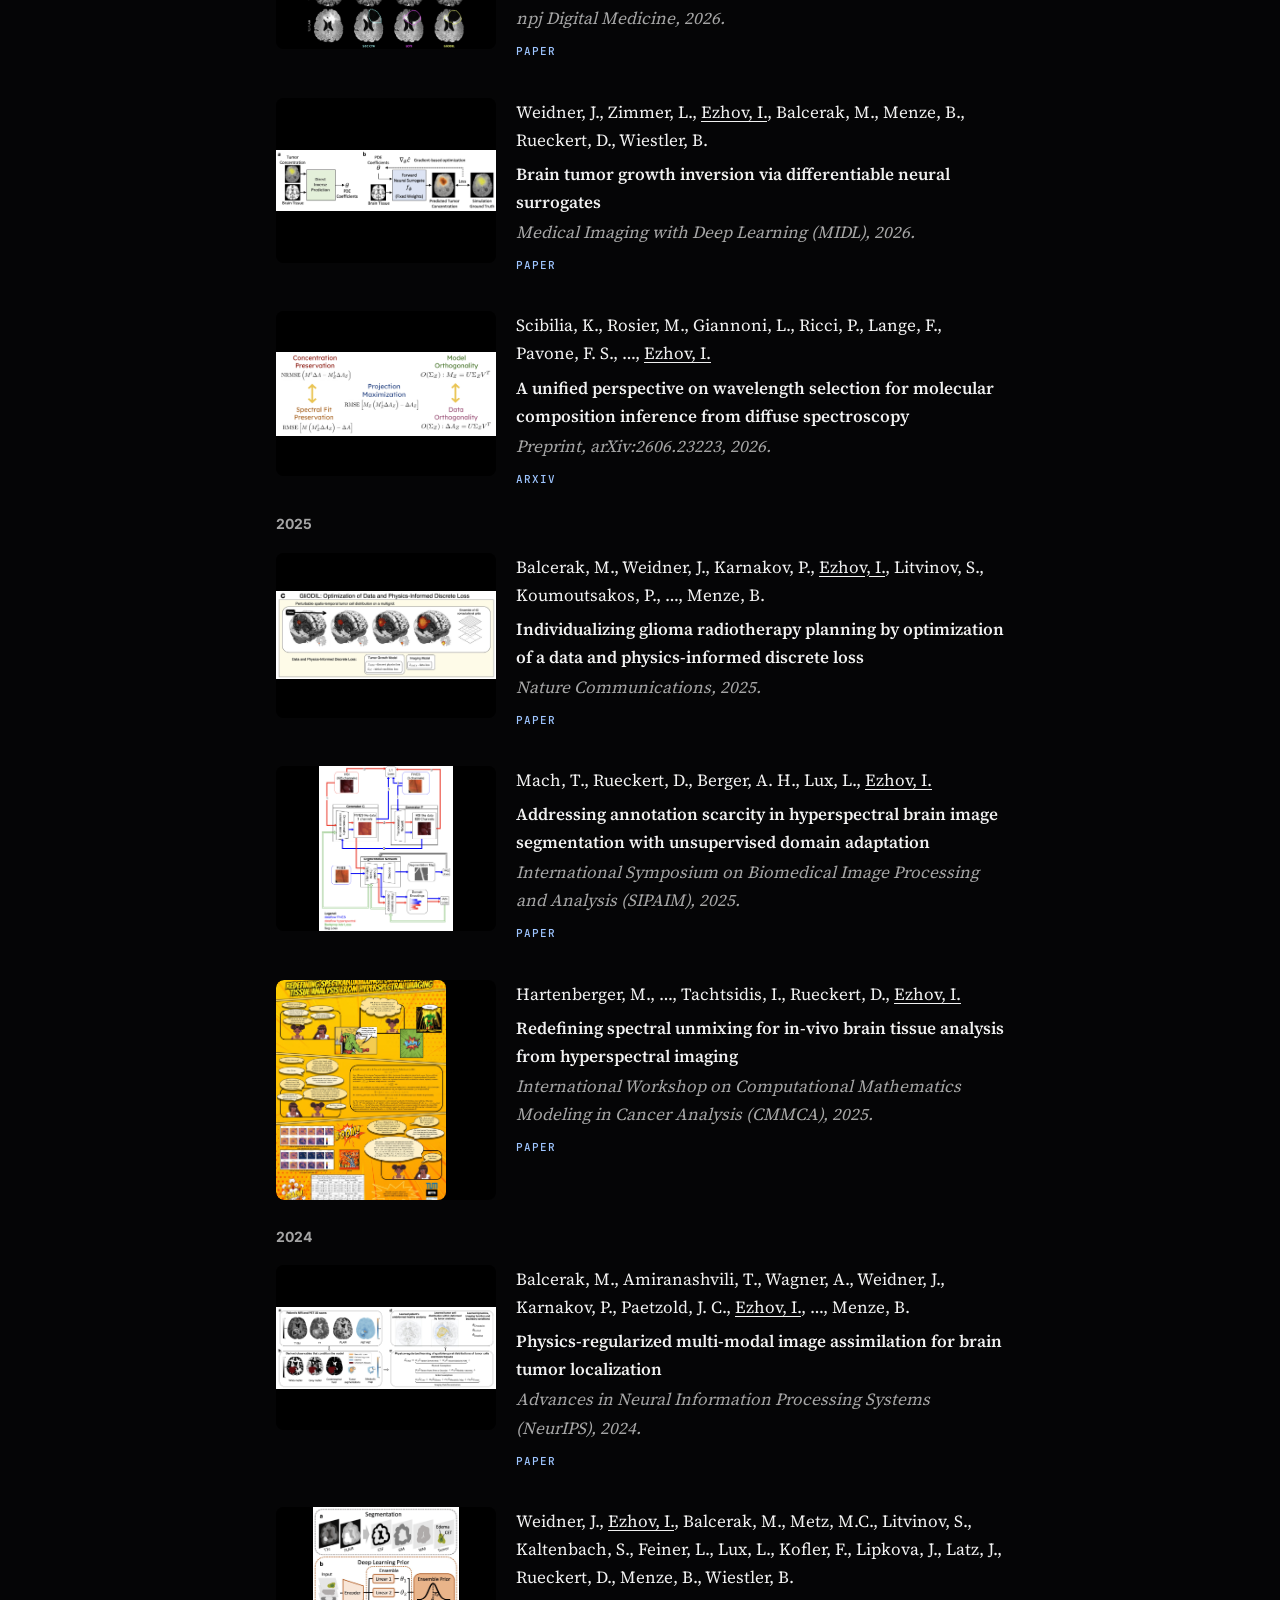
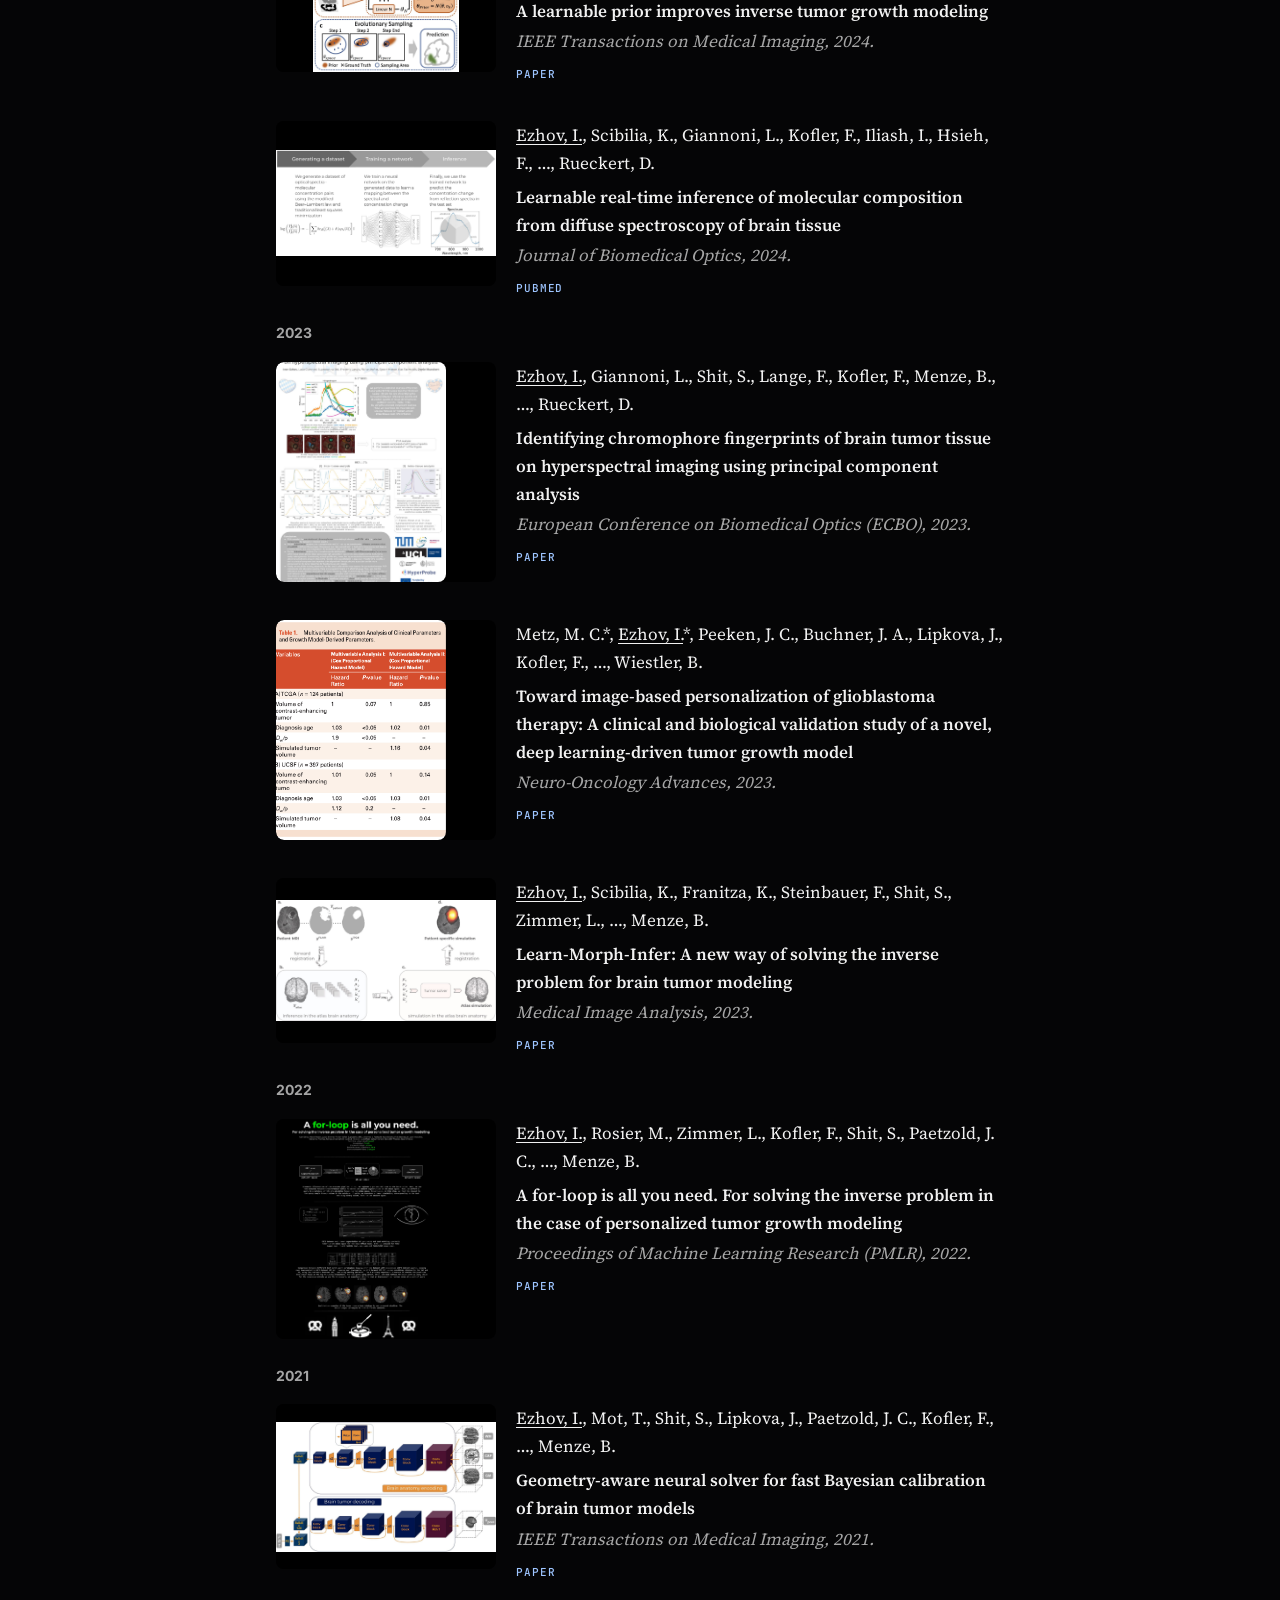
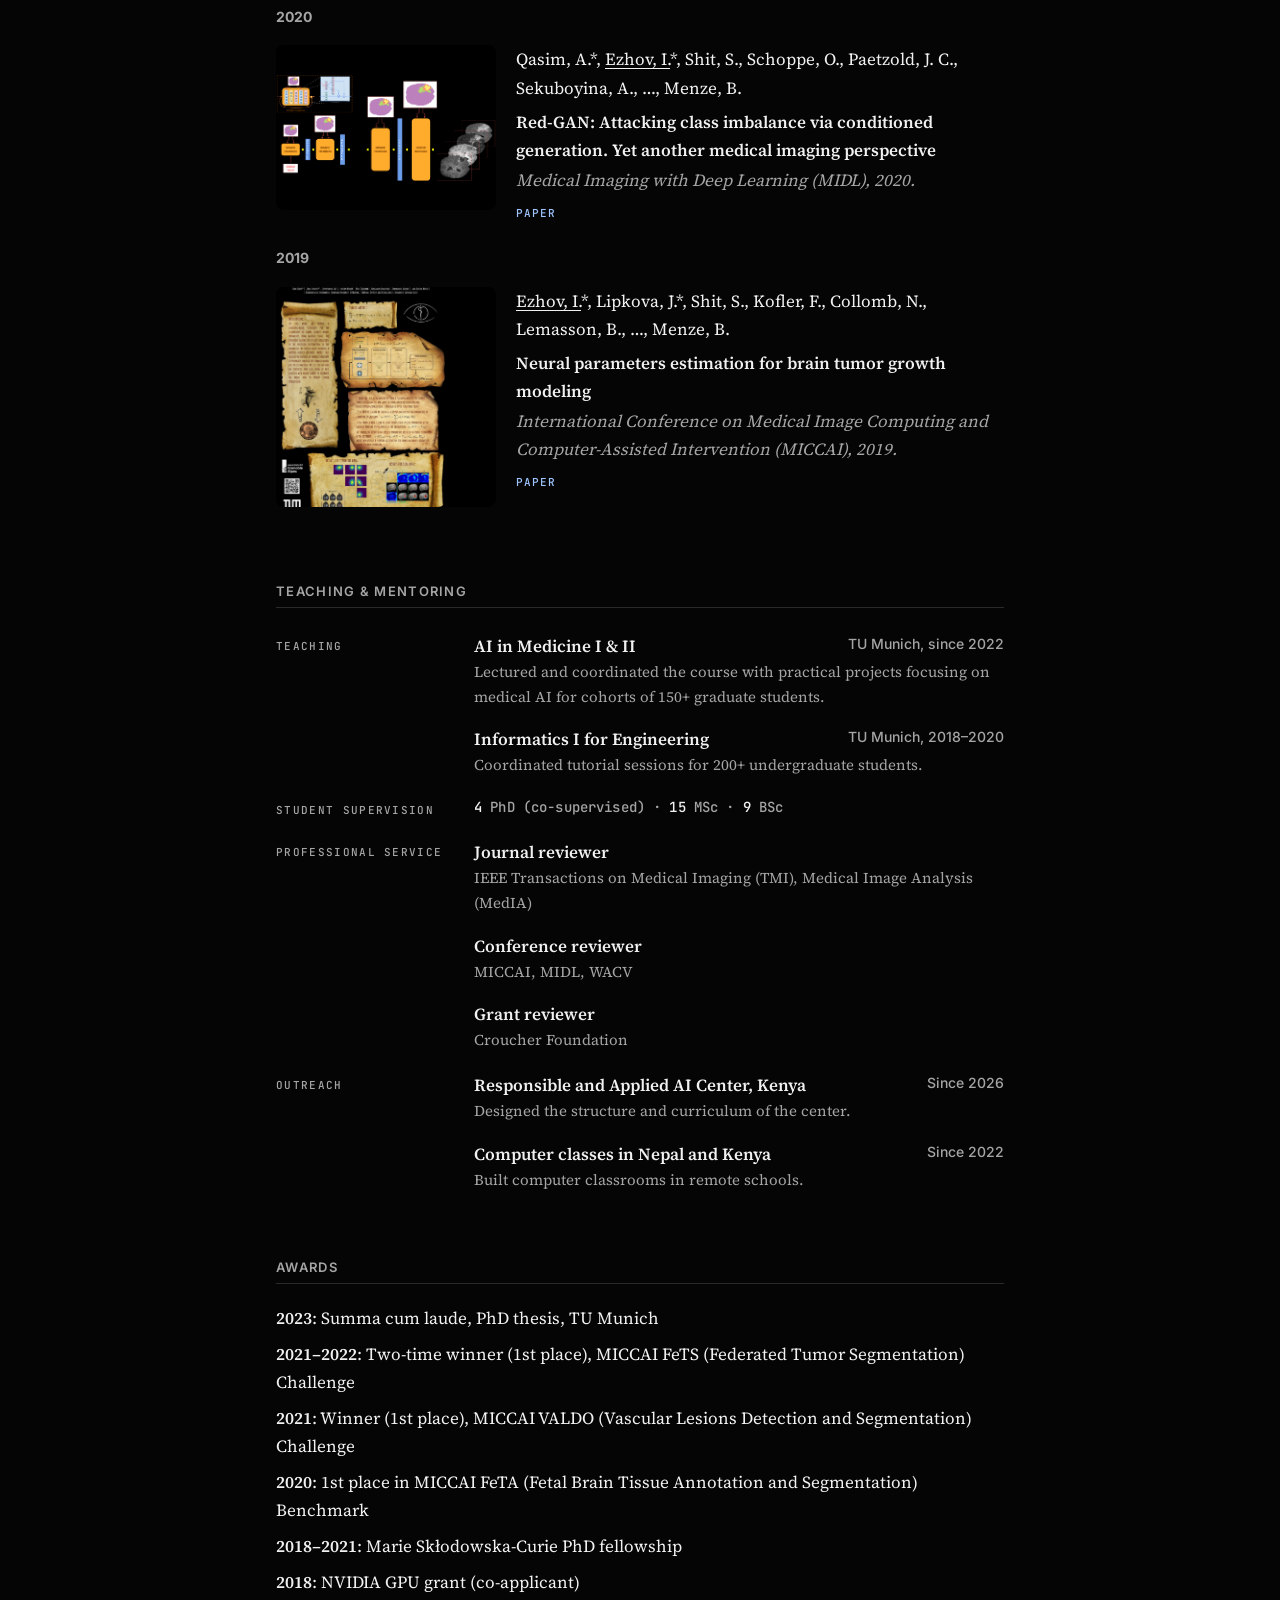
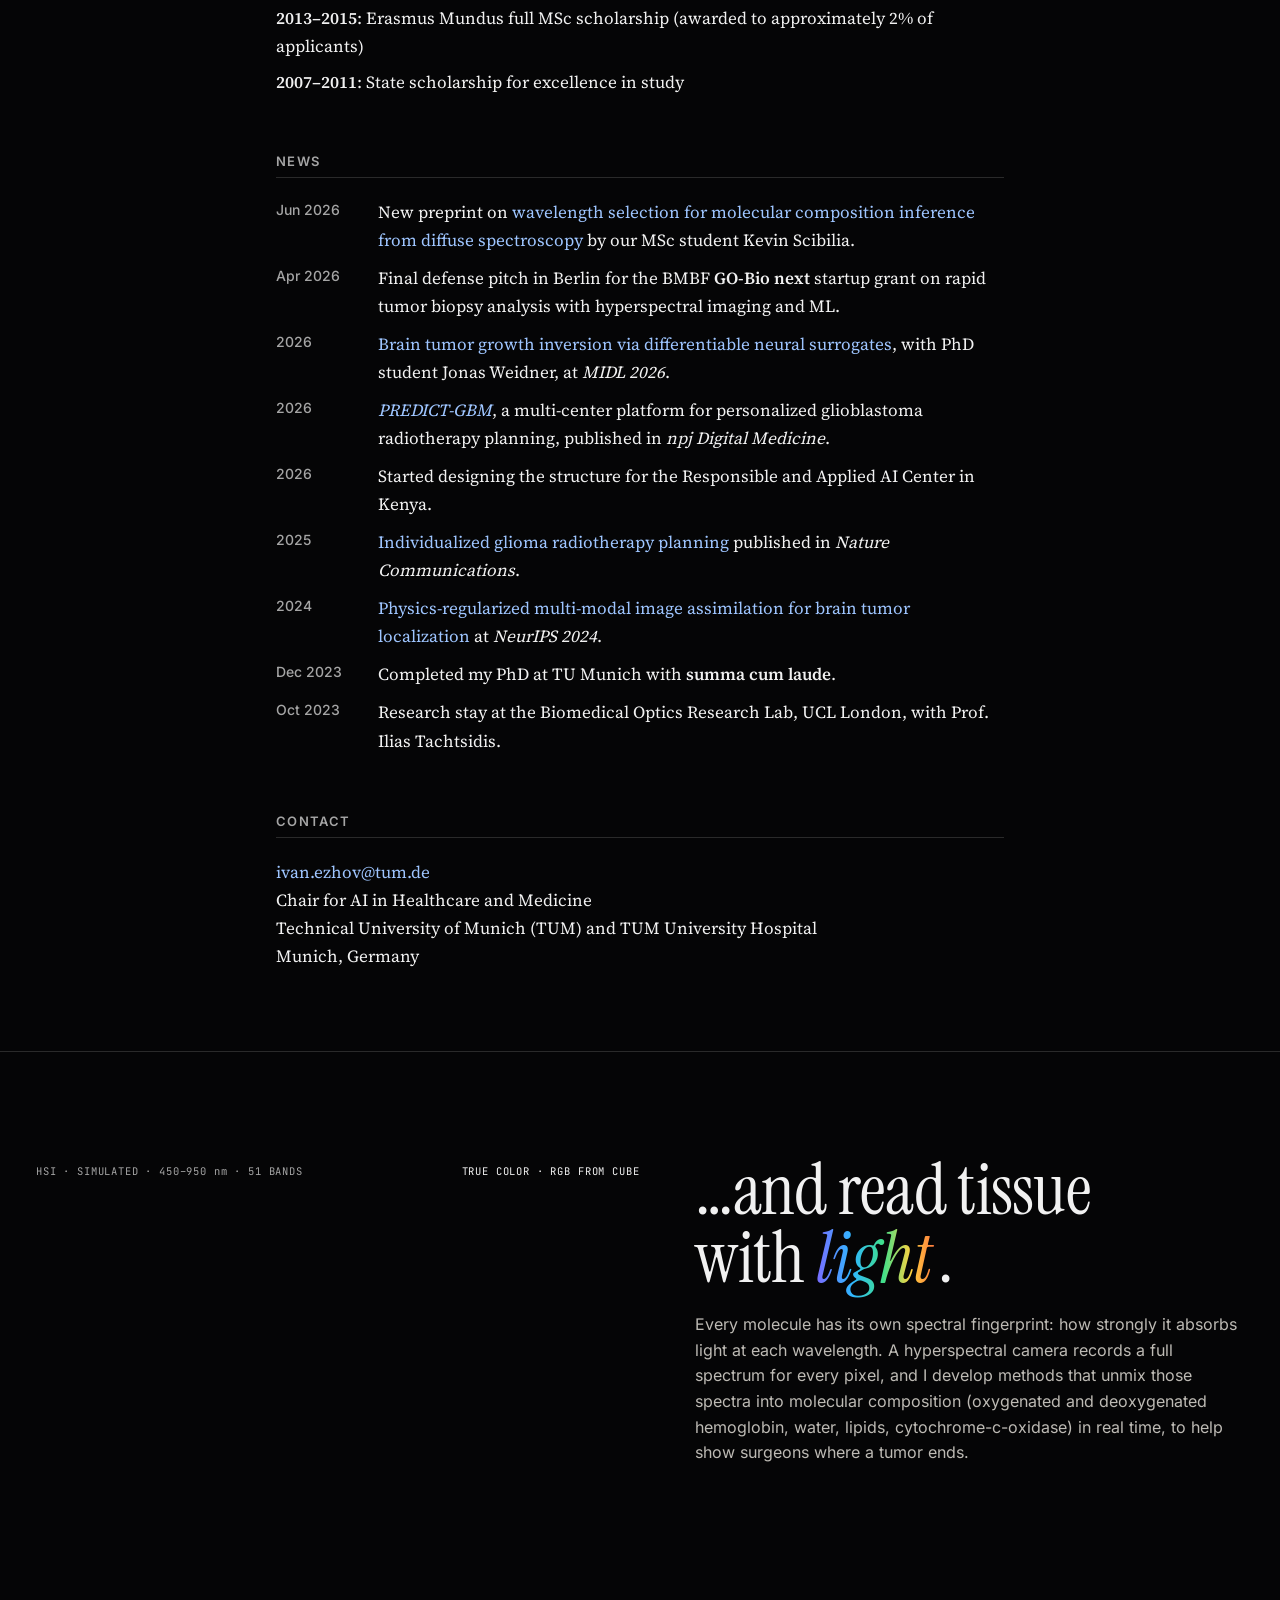
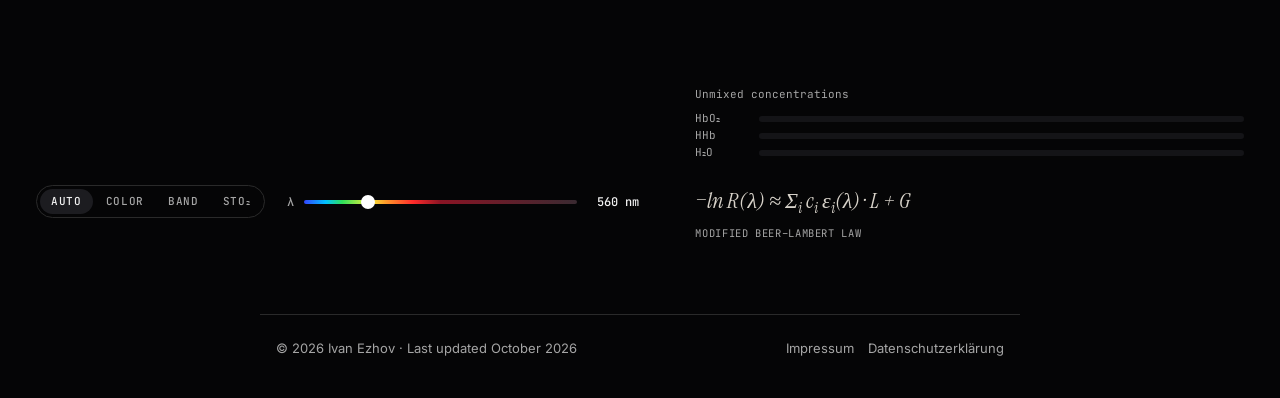
==== commit 4ff1646c: "Remove Publications link from index.html" ====
--- a/index.html
+++ b/index.html
@@ -392,7 +392,6 @@
     <h1>I study <em>brain</em><br>diseases...</h1>
     <!-- <p class="sub">Biophysical models, inverse problems and machine learning: from simulating how a tumor grows in a patient's brain to reading tissue with light during surgery.</p> -->
     <div class="links">
-      <a href="#publications">Publications</a>
       <a href="https://scholar.google.de/citations?user=-Ur4MZYAAAAJ&hl=en">Google Scholar</a>
       <a href="mailto:ivan.ezhov@tum.de">Email</a>
     </div>
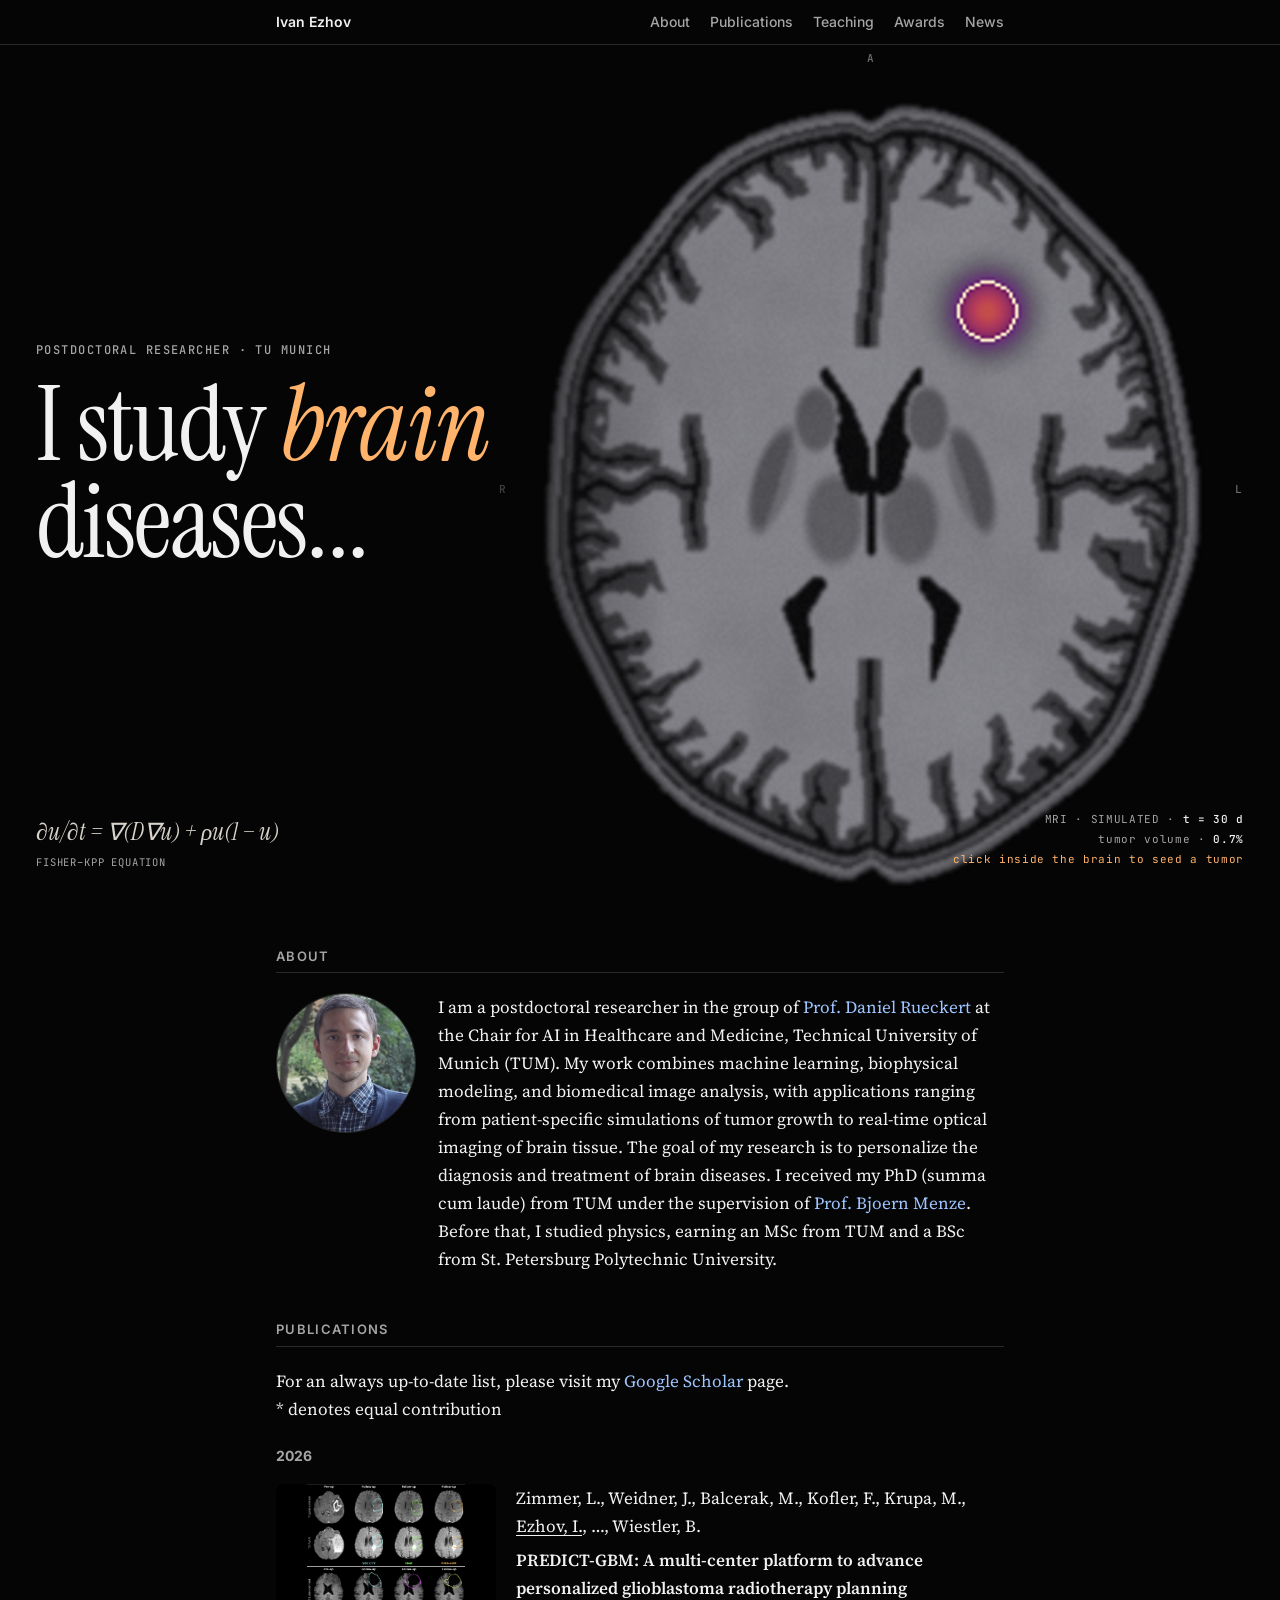
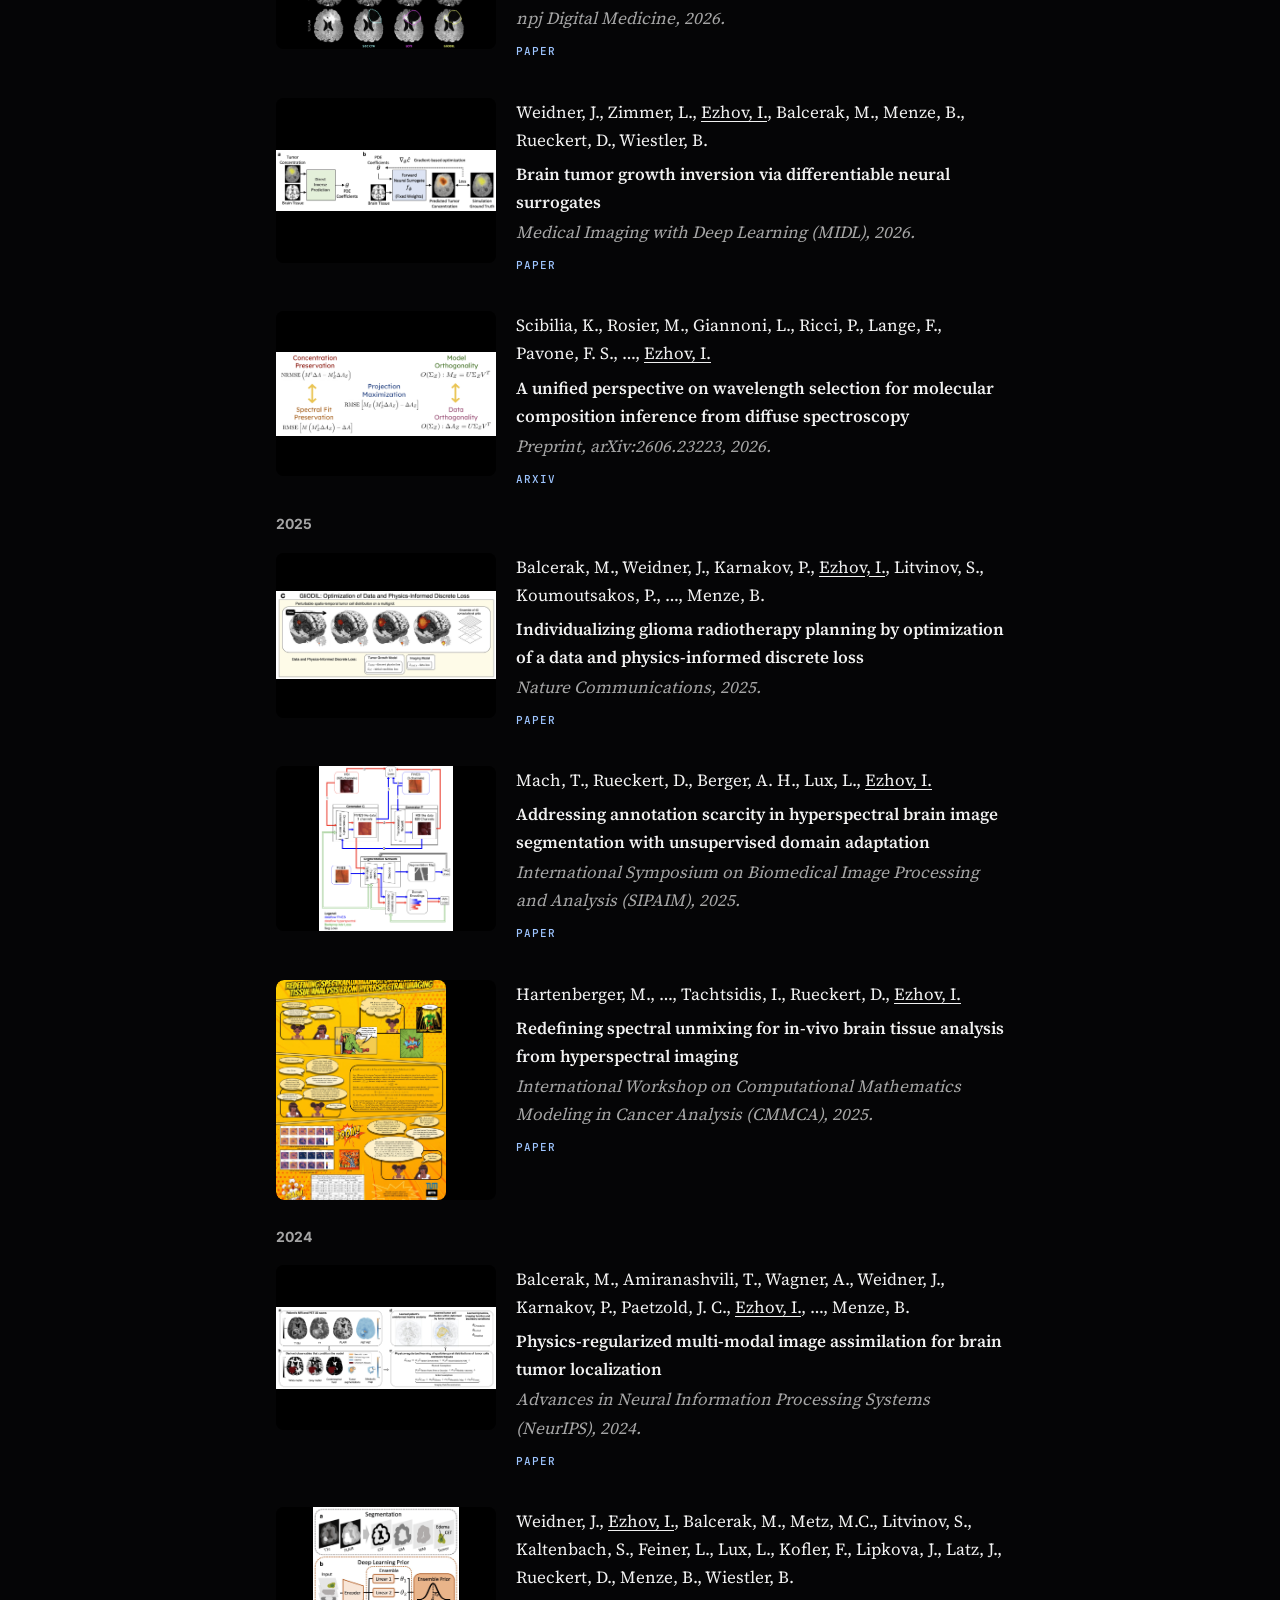
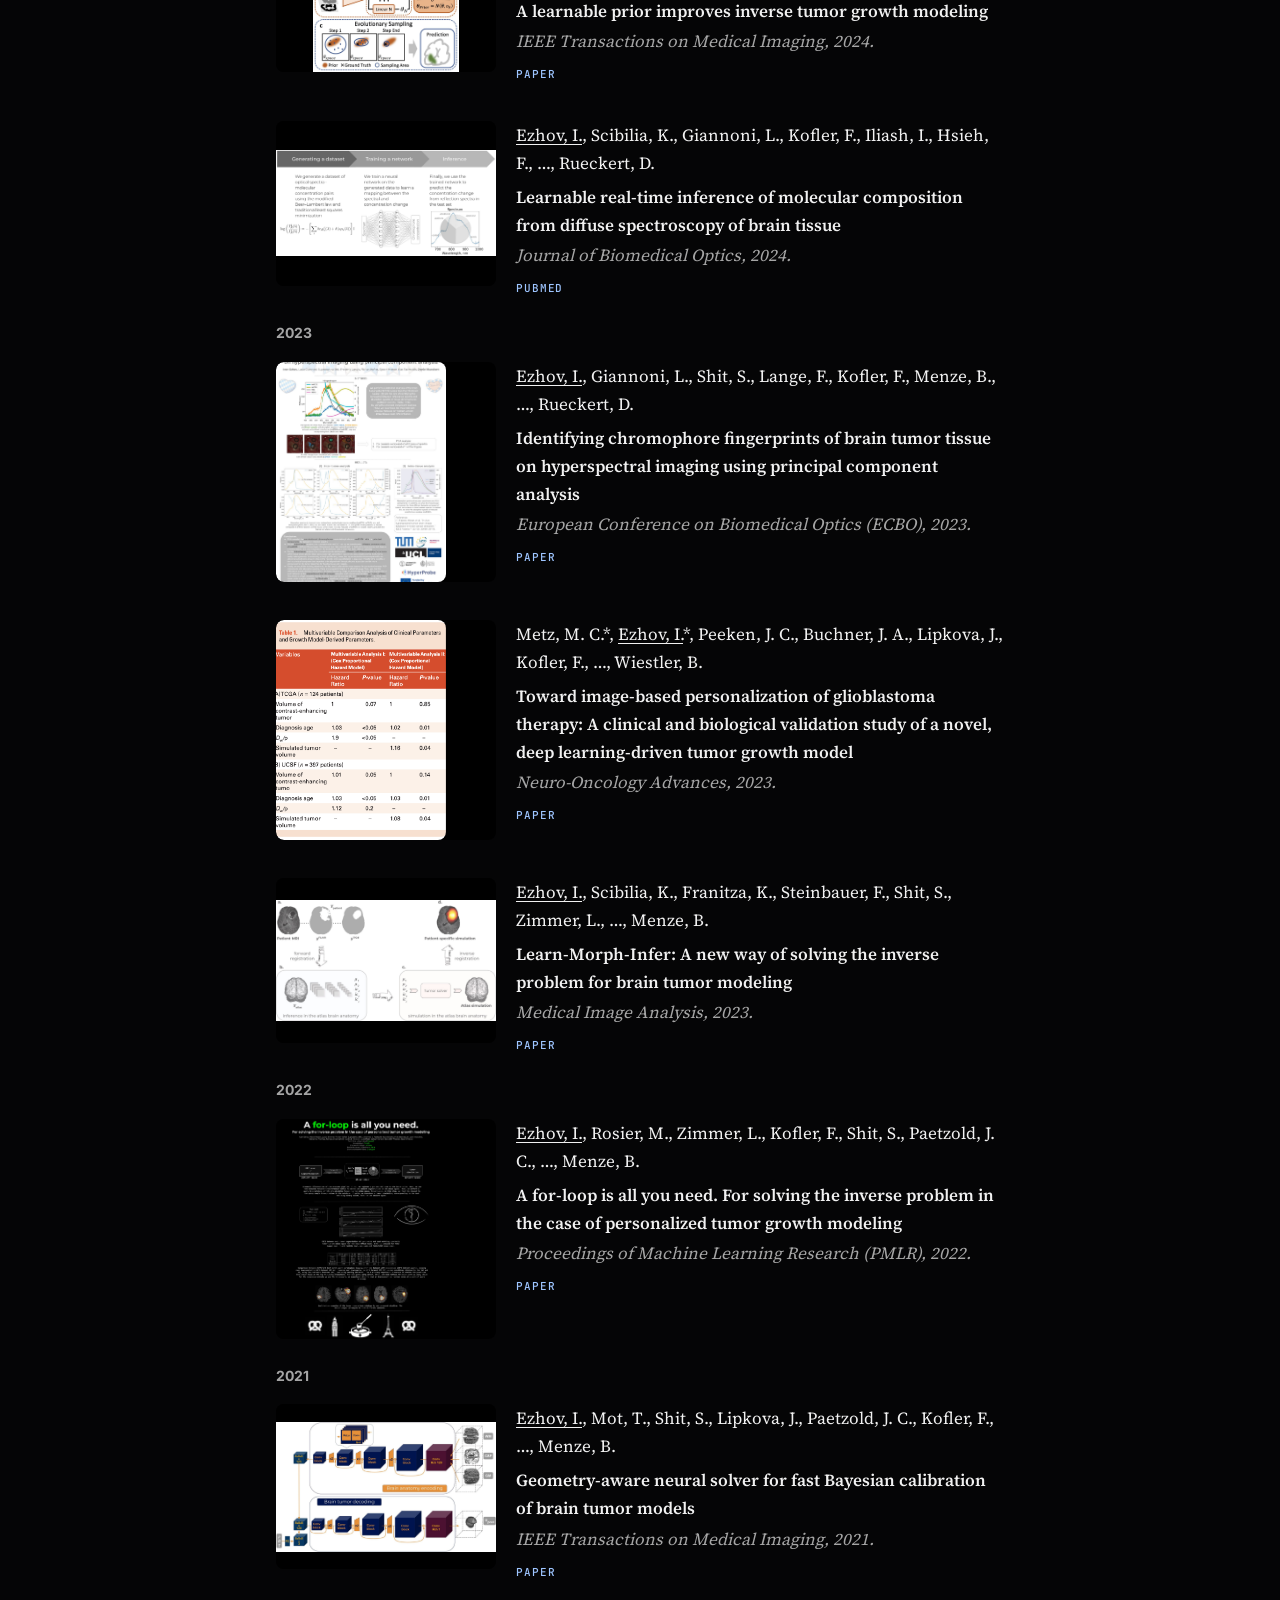
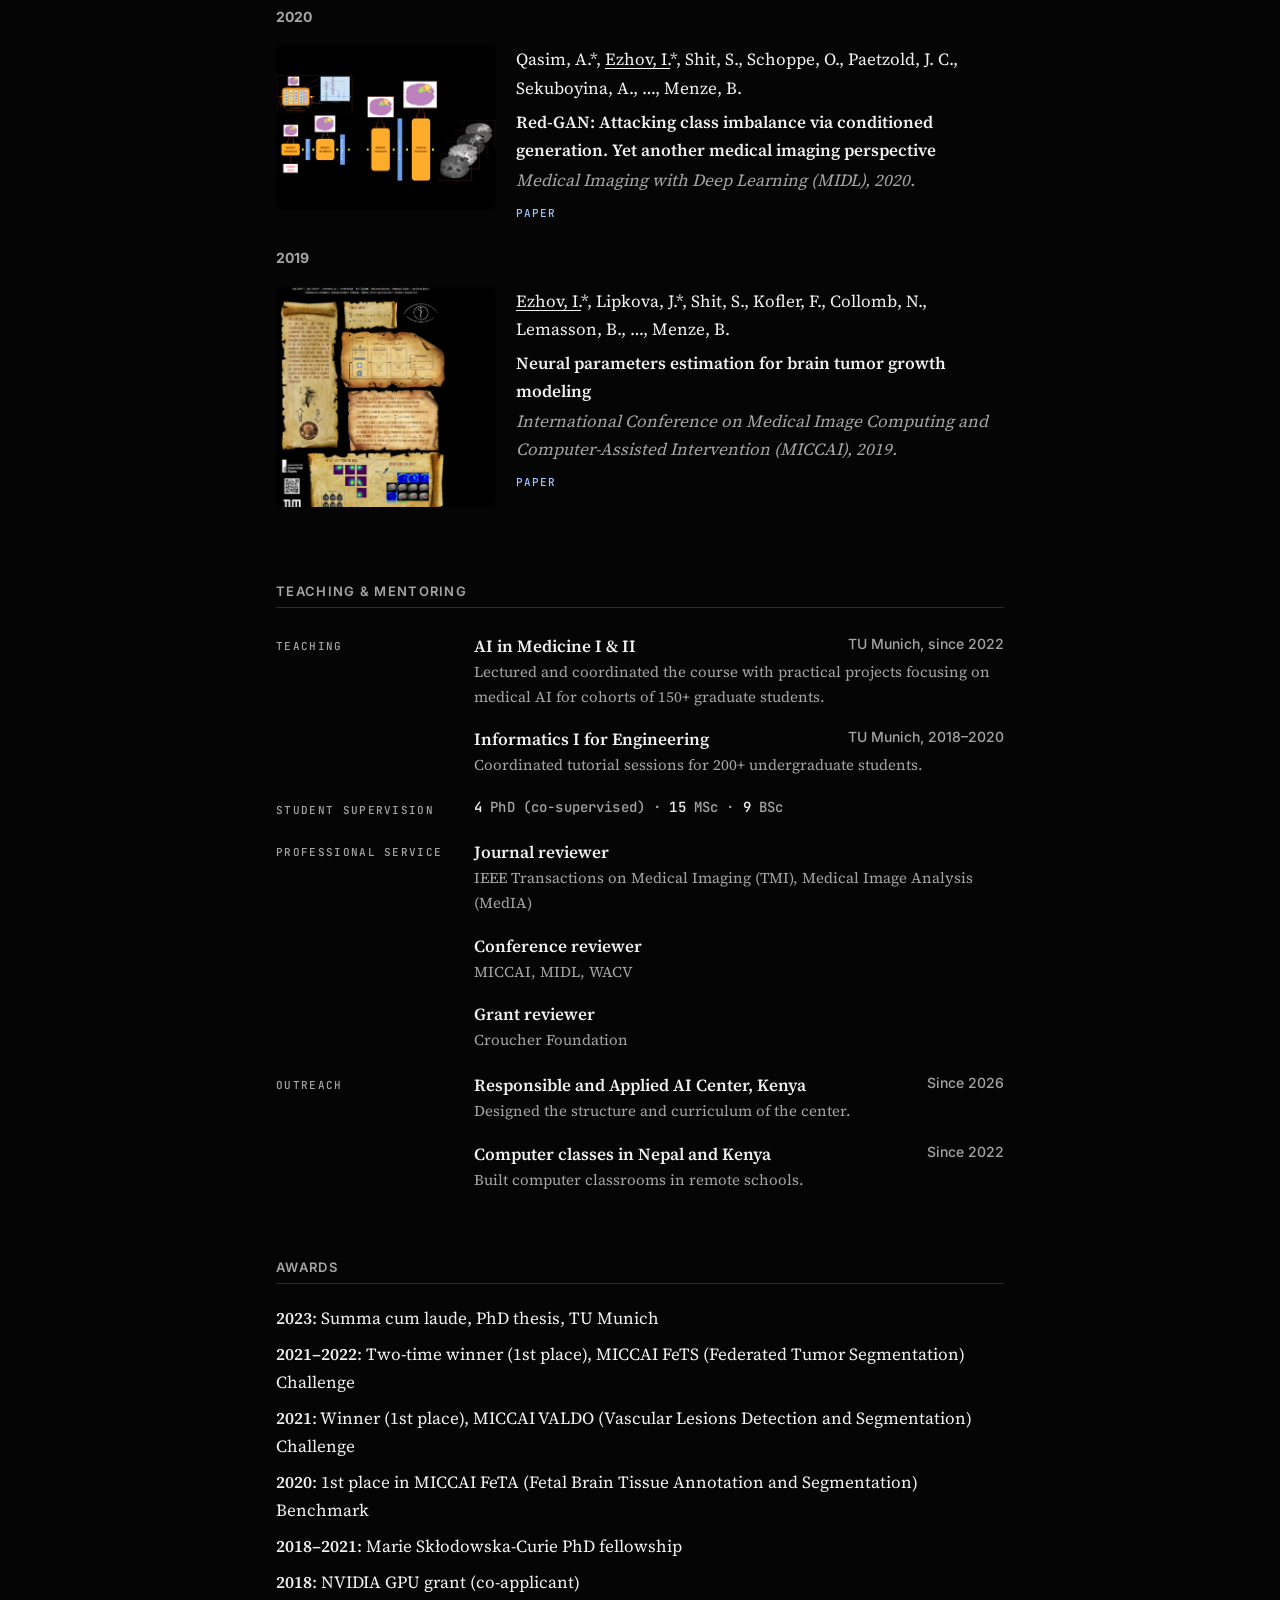
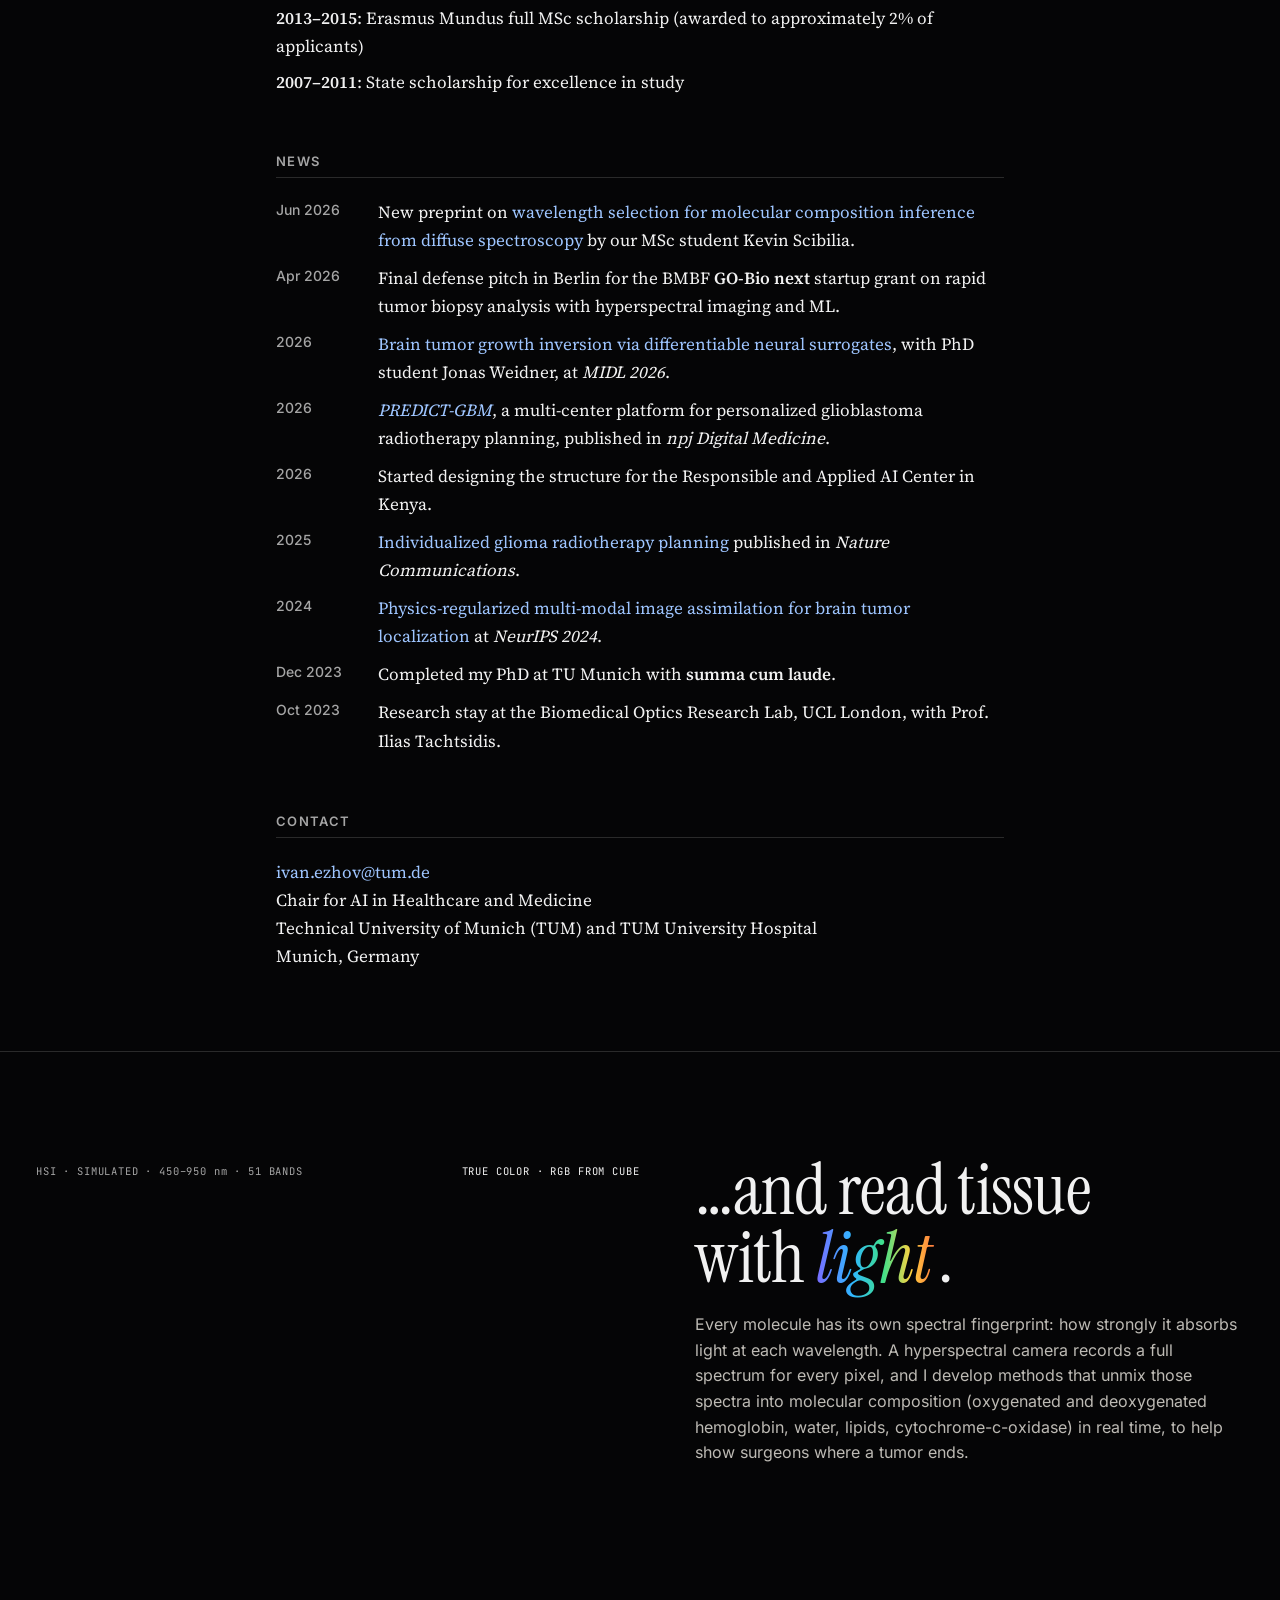
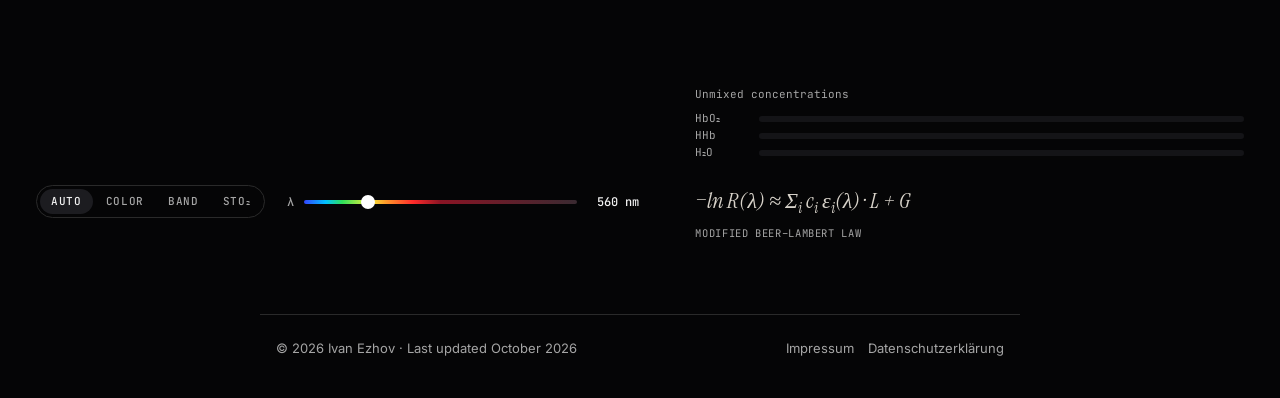
==== commit a8a1d613: "Remove links section from index.html Removed links to Google Scholar and Email from the HTML." ====
--- a/index.html
+++ b/index.html
@@ -391,10 +391,7 @@
     <div class="kicker">Postdoctoral Researcher · TU Munich</div>
     <h1>I study <em>brain</em><br>diseases...</h1>
     <!-- <p class="sub">Biophysical models, inverse problems and machine learning: from simulating how a tumor grows in a patient's brain to reading tissue with light during surgery.</p> -->
-    <div class="links">
-      <a href="https://scholar.google.de/citations?user=-Ur4MZYAAAAJ&hl=en">Google Scholar</a>
-      <a href="mailto:ivan.ezhov@tum.de">Email</a>
-    </div>
+    
   </div>
 
   <div class="eq">
